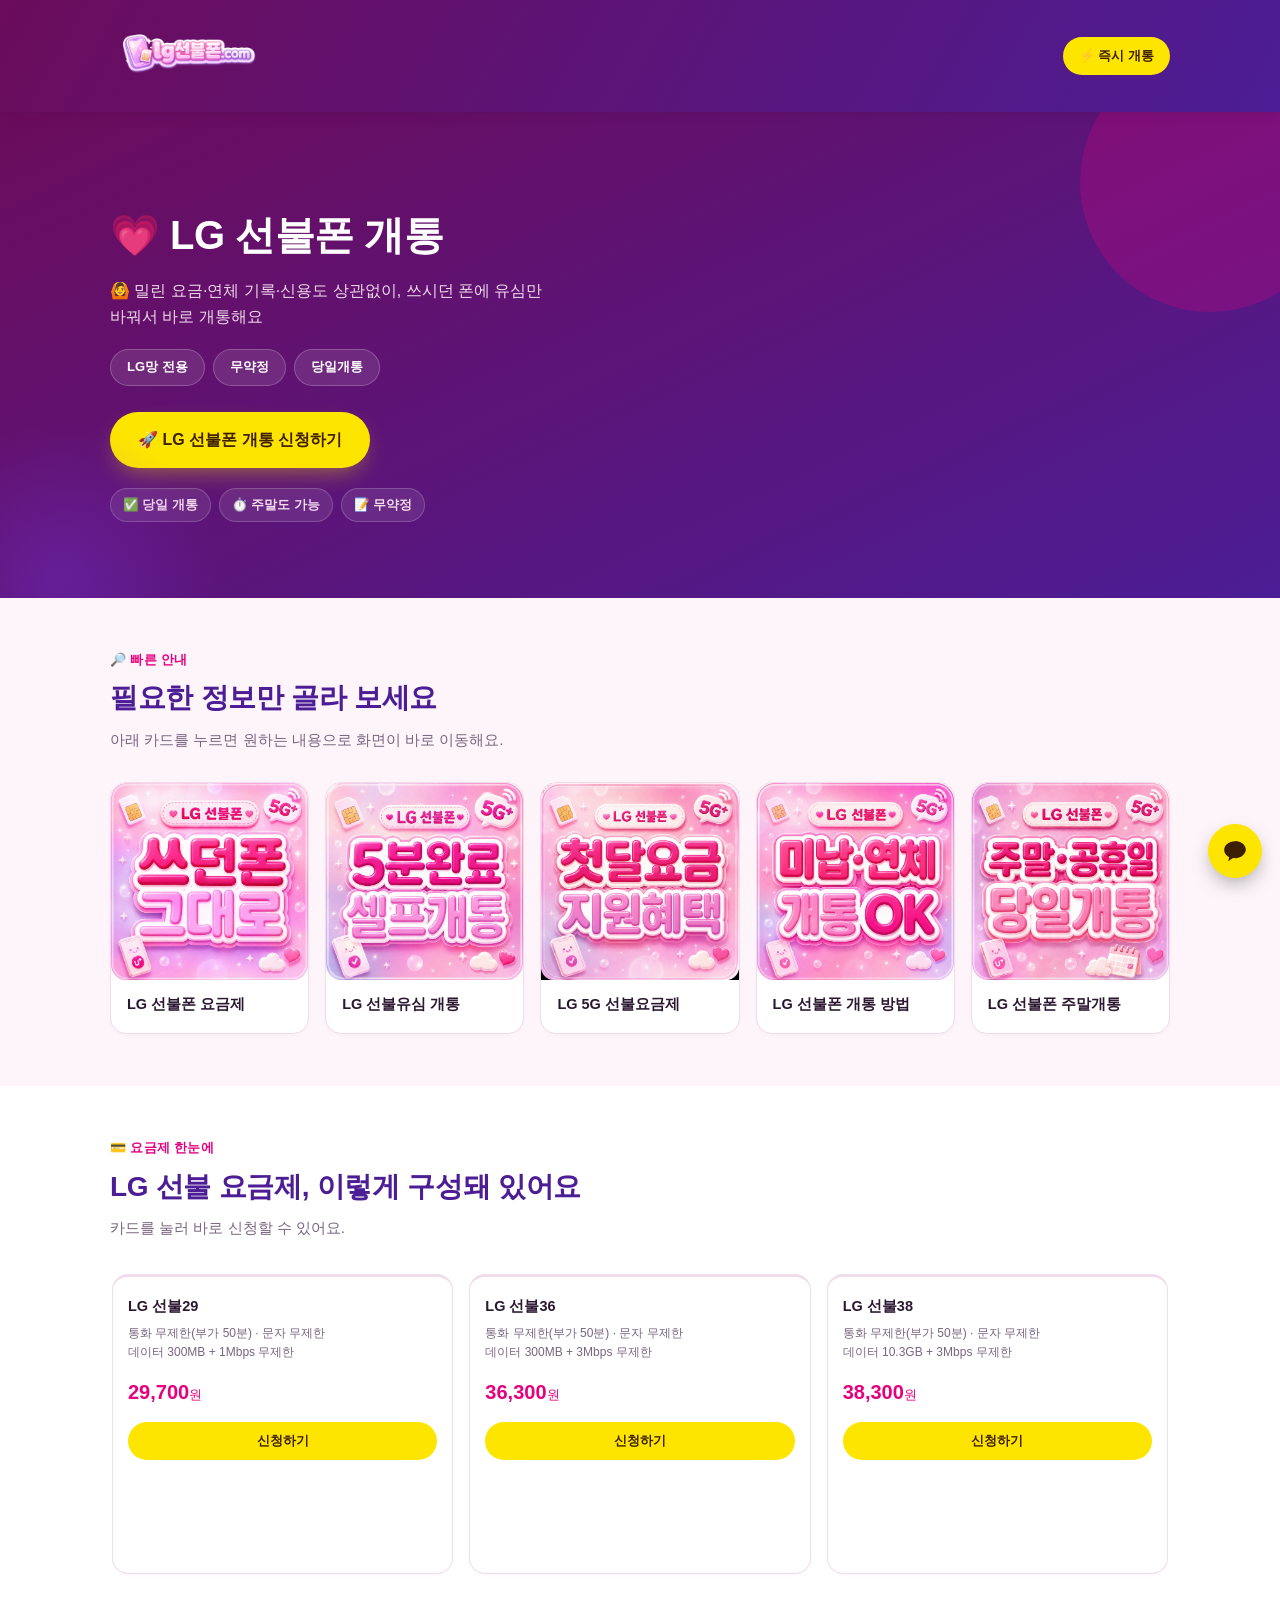
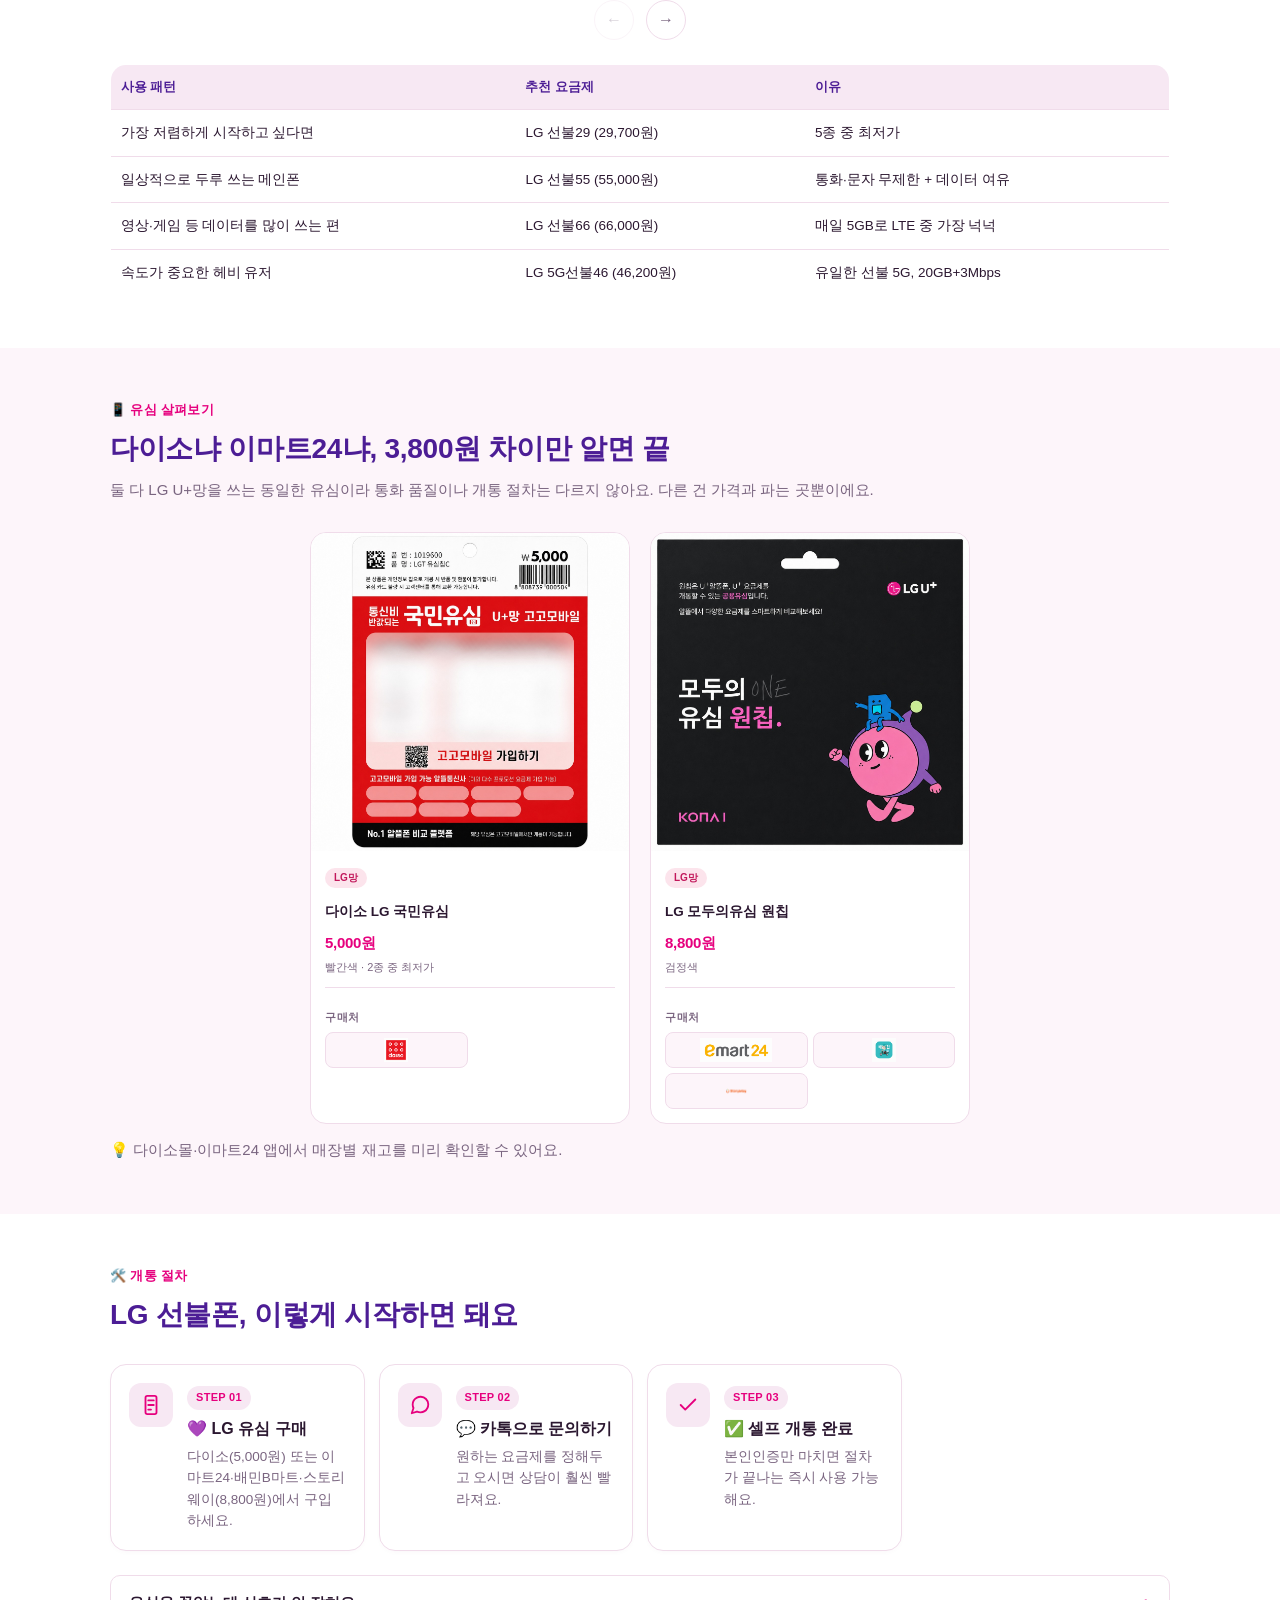
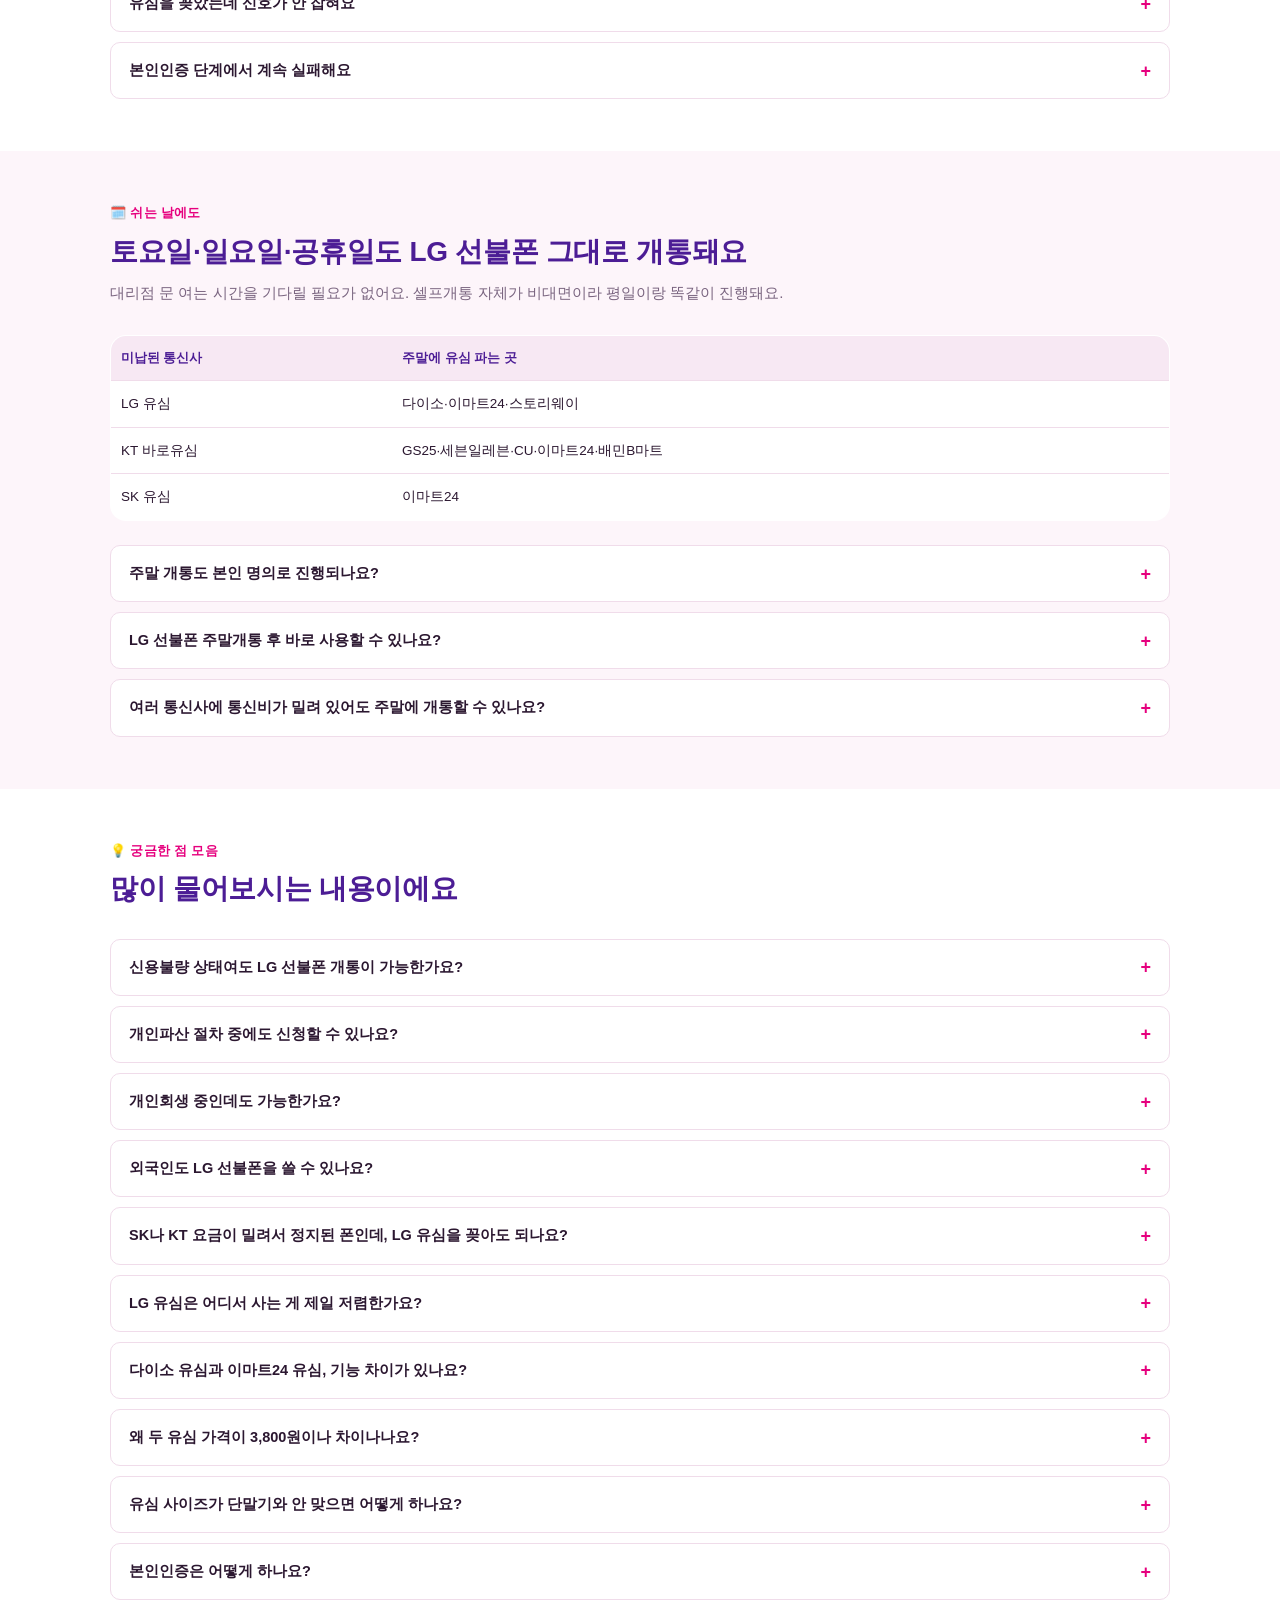
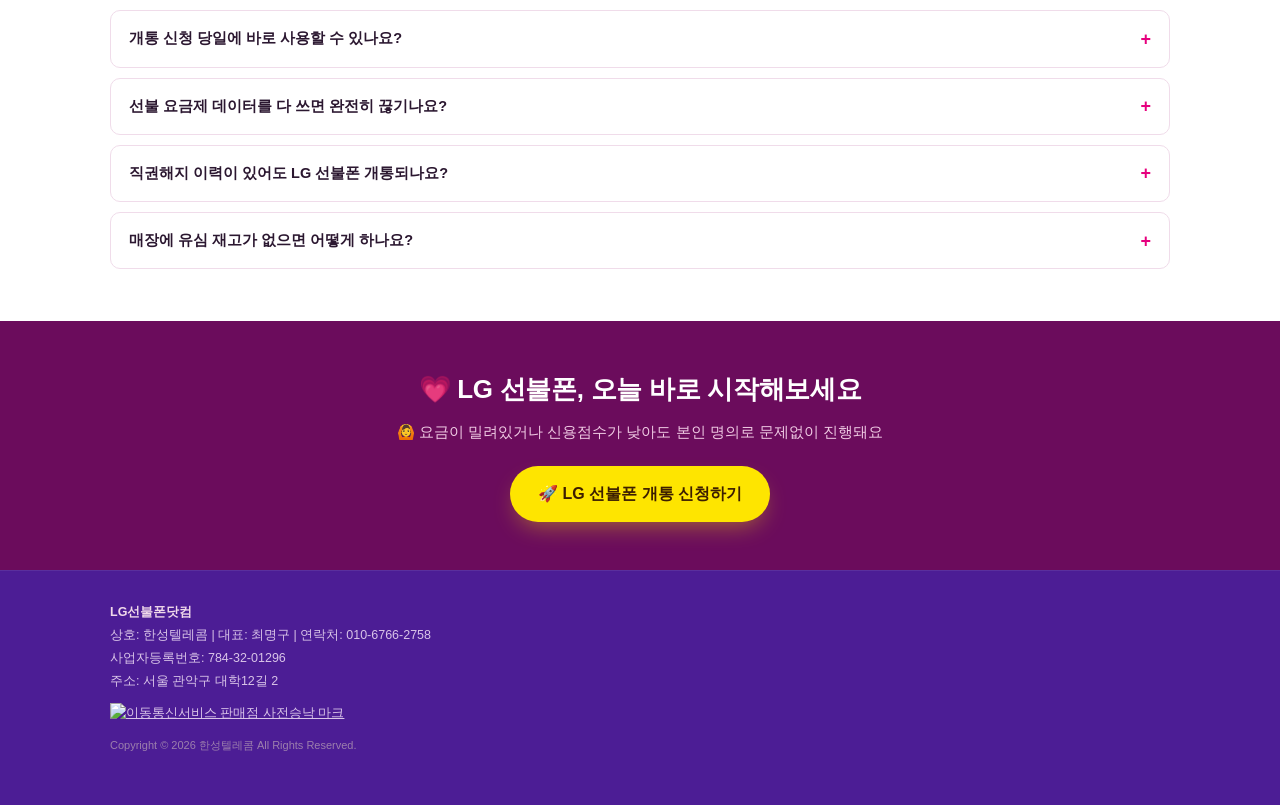
==== index.html @ 2efa4d65 "Add files via upload" ====
<!DOCTYPE html>
<html lang="ko-KR" prefix="og: https://ogp.me/ns#">
<head>
<meta charset="UTF-8">
<meta name="viewport" content="width=device-width, initial-scale=1.0">

<title>LG 선불폰 개통</title>
<meta name="description" content="LG 선불폰 개통은 통신요금 미납·연체, 신용불량자, 개인회생·개인파산 중에도 주말 포함 당일 가능합니다. 다이소·이마트24에서 LG 유심 가격 확인 후 구매, 5종 요금제와 5G 선불요금제까지 셀프 개통 해보세요.">
<link rel="canonical" href="https://xn--lg-7r2jv2jb24a.com/">
<meta name="robots" content="index, follow, max-snippet:-1, max-image-preview:large, max-video-preview:-1">

<meta property="og:type" content="website">
<meta property="og:locale" content="ko_KR">
<meta property="og:url" content="https://xn--lg-7r2jv2jb24a.com/">
<meta property="og:site_name" content="LG선불폰닷컴">
<meta property="og:title" content="LG 선불폰 개통">
<meta property="og:description" content="LG 선불폰 개통은 통신요금 미납·연체, 신용불량자, 개인회생·개인파산 중에도 주말 포함 당일 가능합니다. 다이소·이마트24에서 LG 유심 가격 확인 후 구매, 5종 요금제와 5G 선불요금제까지 셀프 개통 해보세요.">
<meta property="og:image" content="https://xn--lg-7r2jv2jb24a.com/images/og-main.jpg">
<meta property="og:image:secure_url" content="https://xn--lg-7r2jv2jb24a.com/images/og-main.jpg">
<meta property="og:image:width" content="1200">
<meta property="og:image:height" content="630">
<meta property="og:image:alt" content="LG 선불폰 개통 안내">
<meta property="og:image:type" content="image/jpeg">
<meta property="og:updated_time" content="2026-08-24T00:00:00+09:00">
<meta property="article:published_time" content="2026-08-22T00:00:00+09:00">
<meta property="article:modified_time" content="2026-08-24T00:00:00+09:00">
<meta name="twitter:card" content="summary_large_image">
<meta name="twitter:title" content="LG 선불폰 개통">
<meta name="twitter:description" content="LG 선불폰 개통은 통신요금 미납·연체, 신용불량자, 개인회생·개인파산 중에도 주말 포함 당일 가능합니다.">
<meta name="twitter:image" content="https://xn--lg-7r2jv2jb24a.com/images/og-main.jpg">

<link rel="icon" href="/favicon.ico">
<link rel="apple-touch-icon" href="/images/logo-icon.png">
<link rel="stylesheet" href="/style.css">
<link rel="stylesheet" href="https://cdn.jsdelivr.net/gh/orioncactus/pretendard/dist/web/static/pretendard.css">

<script type="application/ld+json">
{
  "@context": "https://schema.org",
  "@graph": [
    {
      "@type": "Organization",
      "@id": "https://xn--lg-7r2jv2jb24a.com/#organization",
      "name": "LG선불폰닷컴",
      "url": "https://xn--lg-7r2jv2jb24a.com/",
      "logo": "https://xn--lg-7r2jv2jb24a.com/images/logo-icon.png"
    },
    {
      "@type": "WebSite",
      "@id": "https://xn--lg-7r2jv2jb24a.com/#website",
      "url": "https://xn--lg-7r2jv2jb24a.com/",
      "name": "LG선불폰닷컴",
      "publisher": {
        "@id": "https://xn--lg-7r2jv2jb24a.com/#organization"
      }
    },
    {
      "@type": "FAQPage",
      "mainEntity": [
        {
          "@type": "Question",
          "name": "유심을 꽂았는데 신호가 안 잡혀요",
          "acceptedAnswer": {
            "@type": "Answer",
            "text": "제일 많이 발생하는 경우는 쓰시던 단말기가 LG U+ 요금 미납으로 이미 정지돼 있는 상태예요. 이럴 땐 같은 망 유심을 꽂아도 인식이 안 돼요. 그게 아니라면 접촉 문제일 수 있으니, 전원을 껐다 켜거나 유심을 다시 끼워보세요."
          }
        },
        {
          "@type": "Question",
          "name": "본인인증 단계에서 계속 실패해요",
          "acceptedAnswer": {
            "@type": "Answer",
            "text": "먼저 인증 앱이 업데이트돼 있는지, 명의자 정보가 본인과 맞는지 확인해보세요. 여전히 안 되면 다른 인증 방법으로 바꿔서 시도해보는 걸 권해드려요."
          }
        },
        {
          "@type": "Question",
          "name": "주말 개통도 본인 명의로 진행되나요?",
          "acceptedAnswer": {
            "@type": "Answer",
            "text": "네, 요일과 상관없이 전자서명으로 본인 확인 후 개통돼요. 외국 국적이신 분들은 외국인등록증이나 여권으로도 가능해요."
          }
        },
        {
          "@type": "Question",
          "name": "LG 선불폰 주말개통 후 바로 사용할 수 있나요?",
          "acceptedAnswer": {
            "@type": "Answer",
            "text": "네, 신청과 확인 절차만 끝나면 주말이라도 바로 그날 번호를 쓰실 수 있어요."
          }
        },
        {
          "@type": "Question",
          "name": "여러 통신사에 통신비가 밀려 있어도 주말에 개통할 수 있나요?",
          "acceptedAnswer": {
            "@type": "Answer",
            "text": "쓰시던 폰이라면 미납이 없는 통신망 유심으로 선택하시면 되고, 공기계면 어느 통신사든 원하시는 대로 고르실 수 있어요."
          }
        },
        {
          "@type": "Question",
          "name": "신용불량 상태여도 LG 선불폰 개통이 가능한가요?",
          "acceptedAnswer": {
            "@type": "Answer",
            "text": "네, 문제없어요. 미리 충전해둔 금액 한도 안에서만 쓰는 방식이라 신용도를 심사하지 않거든요. 신용불량 상태이신 분도 본인 명의로 그대로 개통 가능해요."
          }
        },
        {
          "@type": "Question",
          "name": "개인파산 절차 중에도 신청할 수 있나요?",
          "acceptedAnswer": {
            "@type": "Answer",
            "text": "네, 개인파산 절차 진행 중이어도 신용 심사와는 별개라 본인 명의로 새 번호를 만드실 수 있어요."
          }
        },
        {
          "@type": "Question",
          "name": "개인회생 중인데도 가능한가요?",
          "acceptedAnswer": {
            "@type": "Answer",
            "text": "가능해요. 법원에서 진행하는 회생 절차랑 통신사 선불 가입은 완전히 별개 트랙으로 움직여요."
          }
        },
        {
          "@type": "Question",
          "name": "외국인도 LG 선불폰을 쓸 수 있나요?",
          "acceptedAnswer": {
            "@type": "Answer",
            "text": "네, 외국인등록증이나 여권만 지참하시면 내국인분들과 똑같은 절차로 본인 명의 개통을 도와드려요."
          }
        },
        {
          "@type": "Question",
          "name": "SK나 KT 요금이 밀려서 정지된 폰인데, LG 유심을 꽂아도 되나요?",
          "acceptedAnswer": {
            "@type": "Answer",
            "text": "네, 됩니다. 정지된 게 다른 통신사 망이라면 LG 유심을 꽂았을 때 신호가 정상적으로 잡혀요. 안 되는 경우는 LG망 자체가 밀려있을 때뿐이에요."
          }
        },
        {
          "@type": "Question",
          "name": "LG 유심은 어디서 사는 게 제일 저렴한가요?",
          "acceptedAnswer": {
            "@type": "Answer",
            "text": "가격만 보면 다이소 국민유심(5,000원) 쪽이 이마트24 모두의유심 원칩(8,800원)보다 3,800원 더 싸요."
          }
        },
        {
          "@type": "Question",
          "name": "다이소 유심과 이마트24 유심, 기능 차이가 있나요?",
          "acceptedAnswer": {
            "@type": "Answer",
            "text": "성능 면에서는 똑같아요. 둘 다 LG U+ 통신망을 그대로 쓰기 때문에, 실제로 다른 부분은 가격이랑 패키지 색깔, 파는 장소뿐이에요."
          }
        },
        {
          "@type": "Question",
          "name": "왜 두 유심 가격이 3,800원이나 차이나나요?",
          "acceptedAnswer": {
            "@type": "Answer",
            "text": "가격 차이는 유통 방식 때문이에요. 다이소 쪽은 대량 유통 구조로 원가를 낮춘 상품이고, 이마트24 쪽은 좀 더 일반적인 유통 경로를 거쳐요."
          }
        },
        {
          "@type": "Question",
          "name": "유심 사이즈가 단말기와 안 맞으면 어떻게 하나요?",
          "acceptedAnswer": {
            "@type": "Answer",
            "text": "둘 다 표준·마이크로·나노를 겸용하는 3-in-1 형태라 웬만한 기기엔 다 맞아요. 다만 절취선을 따라 제대로 눌러 떼어내야 하니, 잘 모르겠으면 매장 직원분께 여쭤보세요."
          }
        },
        {
          "@type": "Question",
          "name": "본인인증은 어떻게 하나요?",
          "acceptedAnswer": {
            "@type": "Answer",
            "text": "토스·PASS·카카오톡·네이버·KB국민인증·삼성패스·PAYCO·신한은행 중 하나, 아니면 범용공동인증서로도 본인확인이 가능해요."
          }
        },
        {
          "@type": "Question",
          "name": "개통 신청 당일에 바로 사용할 수 있나요?",
          "acceptedAnswer": {
            "@type": "Answer",
            "text": "네, 절차만 마무리되면 바로 그 순간부터 사용할 수 있어요. 따로 기다리는 시간은 없어요."
          }
        },
        {
          "@type": "Question",
          "name": "선불 요금제 데이터를 다 쓰면 완전히 끊기나요?",
          "acceptedAnswer": {
            "@type": "Answer",
            "text": "완전히 끊기진 않아요. 요금제에 따라 1~5Mbps 속도로 계속 이어져서, 검색이나 지도, 저화질 영상 정도는 문제없이 쓰실 수 있어요."
          }
        },
        {
          "@type": "Question",
          "name": "직권해지 이력이 있어도 LG 선불폰 개통되나요?",
          "acceptedAnswer": {
            "@type": "Answer",
            "text": "네, 상관없어요. 직권해지는 후불 회선에 적용되는 강제 종료 조치라, 신용 심사가 없는 선불 개통이랑은 애초에 관련이 없어요."
          }
        },
        {
          "@type": "Question",
          "name": "매장에 유심 재고가 없으면 어떻게 하나요?",
          "acceptedAnswer": {
            "@type": "Answer",
            "text": "다이소몰 앱이나 이마트24 앱에서 각 매장 재고를 미리 조회해볼 수 있어요. 가시기 전에 한 번 확인하시면 헛걸음하는 일을 줄일 수 있어요."
          }
        }
      ]
    },
    {
      "@type": "ImageObject",
      "@id": "https://xn--lg-7r2jv2jb24a.com/#primaryimage",
      "url": "https://xn--lg-7r2jv2jb24a.com/images/og-main.jpg",
      "contentUrl": "https://xn--lg-7r2jv2jb24a.com/images/og-main.jpg",
      "width": 1200,
      "height": 630,
      "caption": "LG 선불폰 개통 안내",
      "inLanguage": "ko-KR"
    },
    {
      "@type": "WebPage",
      "@id": "https://xn--lg-7r2jv2jb24a.com/#webpage",
      "url": "https://xn--lg-7r2jv2jb24a.com/",
      "name": "LG 선불폰 개통",
      "description": "LG 선불폰을 본인 명의로 당일 개통하는 방법과 유심, 요금제, 5G 요금제, 주말개통 정보를 한 페이지에 안내합니다.",
      "datePublished": "2026-08-22T00:00:00+09:00",
      "dateModified": "2026-08-24T00:00:00+09:00",
      "isPartOf": {
        "@id": "https://xn--lg-7r2jv2jb24a.com/#website"
      },
      "about": {
        "@id": "https://xn--lg-7r2jv2jb24a.com/#organization"
      },
      "primaryImageOfPage": {
        "@id": "https://xn--lg-7r2jv2jb24a.com/#primaryimage"
      },
      "image": {
        "@id": "https://xn--lg-7r2jv2jb24a.com/#primaryimage"
      },
      "thumbnailUrl": "https://xn--lg-7r2jv2jb24a.com/images/og-main.jpg",
      "inLanguage": "ko-KR"
    }
  ]
}
</script>
</head>
<body>

<header class="site-header">
  <div class="wrap">
    <a href="/" class="logo"><img src="/images/logo.png" alt="LG선불폰닷컴"></a>
    <a href="https://pf.kakao.com/_MrxjwX/chat" class="header-cta">⚡ 즉시 개통</a>
  </div>
</header>

<section class="hero">
  <div class="wrap hero-grid">
    <div class="hero-copy">
      <h1>💗 LG 선불폰 개통</h1>
      <p class="lead">🙆 밀린 요금·연체 기록·신용도 상관없이, 쓰시던 폰에 유심만 바꿔서 바로 개통해요</p>

      <div class="carrier-badges">
        <span class="carrier-badge">LG망 전용</span>
        <span class="carrier-badge">무약정</span>
        <span class="carrier-badge">당일개통</span>
      </div>

      <a href="https://pf.kakao.com/_MrxjwX/chat" class="cta-button">🚀 LG 선불폰 개통 신청하기</a>

      <div class="trust-row">
        <span class="trust-item">✅ 당일 개통</span>
        <span class="trust-item">⏱️ 주말도 가능</span>
        <span class="trust-item">📝 무약정</span>
      </div>
    </div>
  </div>
</section>

<section class="section alt">
  <div class="wrap">
    <div class="section-head">
      <span class="section-eyebrow">🔎 빠른 안내</span>
      <h2>필요한 정보만 골라 보세요</h2>
      <p class="section-desc">아래 카드를 누르면 원하는 내용으로 화면이 바로 이동해요.</p>
    </div>
    <div class="card-grid">
      <a href="#plan" class="info-card">
        <div class="info-card-img"><img src="/images/card-lg-plan.jpg" alt="LG 선불폰 요금제" width="500" height="500" loading="eager" fetchpriority="high" decoding="async"></div>
        <div class="info-card-title">LG 선불폰 요금제</div>
      </a>
      <a href="#usim" class="info-card">
        <div class="info-card-img"><img src="/images/card-lg-usim.jpg" alt="LG 선불유심 개통" width="500" height="500" loading="lazy" decoding="async"></div>
        <div class="info-card-title">LG 선불유심 개통</div>
      </a>
      <a href="#plan" class="info-card">
        <div class="info-card-img"><img src="/images/card-lg-home.jpg" alt="LG 5G 선불요금제" width="500" height="500" loading="lazy" decoding="async"></div>
        <div class="info-card-title">LG 5G 선불요금제</div>
      </a>
      <a href="#howto" class="info-card">
        <div class="info-card-img"><img src="/images/card-lg-usim-types.jpg" alt="LG 선불폰 개통 방법" width="500" height="500" loading="lazy" decoding="async"></div>
        <div class="info-card-title">LG 선불폰 개통 방법</div>
      </a>
      <a href="#weekend" class="info-card">
        <div class="info-card-img"><img src="/images/card-weekend.jpg" alt="LG 선불폰 주말개통" width="500" height="500" loading="lazy" decoding="async"></div>
        <div class="info-card-title">LG 선불폰 주말개통</div>
      </a>
    </div>
  </div>
</section>

<section class="section" id="plan">
  <div class="wrap">
    <div class="section-head">
      <span class="section-eyebrow">💳 요금제 한눈에</span>
      <h2>LG 선불 요금제, 이렇게 구성돼 있어요</h2>
      <p class="section-desc">카드를 눌러 바로 신청할 수 있어요.</p>
    </div>
    <div class="plans-slider-wrap">
      <div class="plans-track" id="plansTrack">
        <div class="plans-slide" data-carrier="lg">
          <div class="plan-card">
            <p class="plan-name">LG 선불29</p>
            <p class="plan-spec">통화 무제한(부가 50분) · 문자 무제한<br>데이터 300MB + 1Mbps 무제한</p>
            <div class="plan-price-new">29,700<small>원</small></div>
            <a href="https://pf.kakao.com/_MrxjwX/chat" class="plan-card-cta">신청하기</a>
          </div>
          <div class="plan-card">
            <p class="plan-name">LG 선불36</p>
            <p class="plan-spec">통화 무제한(부가 50분) · 문자 무제한<br>데이터 300MB + 3Mbps 무제한</p>
            <div class="plan-price-new">36,300<small>원</small></div>
            <a href="https://pf.kakao.com/_MrxjwX/chat" class="plan-card-cta">신청하기</a>
          </div>
          <div class="plan-card">
            <p class="plan-name">LG 선불38</p>
            <p class="plan-spec">통화 무제한(부가 50분) · 문자 무제한<br>데이터 10.3GB + 3Mbps 무제한</p>
            <div class="plan-price-new">38,300<small>원</small></div>
            <a href="https://pf.kakao.com/_MrxjwX/chat" class="plan-card-cta">신청하기</a>
          </div>
        </div>
        <div class="plans-slide" data-carrier="lg">
          <div class="plan-card">
            <span class="plan-popular-badge">👍 인기</span>
            <p class="plan-name">LG 선불55</p>
            <p class="plan-spec">통화 무제한(부가 300분) · 문자 무제한<br>데이터 11GB+매일 2GB, 3Mbps 무제한</p>
            <div class="plan-price-new">55,000<small>원</small></div>
            <a href="https://pf.kakao.com/_MrxjwX/chat" class="plan-card-cta">신청하기</a>
          </div>
          <div class="plan-card">
            <p class="plan-name">LG 선불66</p>
            <p class="plan-spec">통화 무제한(부가 300분) · 문자 무제한<br>데이터 매일 5GB + 5Mbps 무제한</p>
            <div class="plan-price-new">66,000<small>원</small></div>
            <a href="https://pf.kakao.com/_MrxjwX/chat" class="plan-card-cta">신청하기</a>
          </div>
          <div class="plan-card plan-card-5g">
            <span class="plan-5g-badge">🟣 국내 유일 선불 5G</span>
            <p class="plan-name">LG 5G선불46</p>
            <p class="plan-spec">통화 무제한 · 문자 무제한<br>데이터 20GB + 3Mbps 무제한</p>
            <div class="plan-price-new">46,200<small>원</small></div>
            <a href="https://pf.kakao.com/_MrxjwX/chat" class="plan-card-cta">신청하기</a>
            <p class="plan-5g-note">SK·KT는 아직 선불 5G가 없어요</p>
          </div>
        </div>
      </div>
    </div>
    <div class="plans-nav">
      <button type="button" class="plans-arrow" id="plansPrev" aria-label="이전 요금제" disabled>←</button>
      <button type="button" class="plans-arrow" id="plansNext" aria-label="다음 요금제">→</button>
    </div>
    <table class="plan-table" style="margin-top:24px;">
      <thead><tr><th>사용 패턴</th><th>추천 요금제</th><th>이유</th></tr></thead>
      <tbody>
        <tr><td>가장 저렴하게 시작하고 싶다면</td><td>LG 선불29 (29,700원)</td><td>5종 중 최저가</td></tr>
        <tr><td>일상적으로 두루 쓰는 메인폰</td><td>LG 선불55 (55,000원)</td><td>통화·문자 무제한 + 데이터 여유</td></tr>
        <tr><td>영상·게임 등 데이터를 많이 쓰는 편</td><td>LG 선불66 (66,000원)</td><td>매일 5GB로 LTE 중 가장 넉넉</td></tr>
        <tr><td>속도가 중요한 헤비 유저</td><td>LG 5G선불46 (46,200원)</td><td>유일한 선불 5G, 20GB+3Mbps</td></tr>
      </tbody>
    </table>
  </div>
</section>

<section class="section alt" id="usim">
  <div class="wrap">
    <div class="section-head">
      <span class="section-eyebrow">📱 유심 살펴보기</span>
      <h2>다이소냐 이마트24냐, 3,800원 차이만 알면 끝</h2>
      <p class="section-desc">둘 다 LG U+망을 쓰는 동일한 유심이라 통화 품질이나 개통 절차는 다르지 않아요. 다른 건 가격과 파는 곳뿐이에요.</p>
    </div>
    <div class="usim-card-grid pair">
      <div class="usim-card">
        <div class="usim-card-img"><img src="/images/usim-daiso.jpg" alt="다이소 LG 국민유심 실물 패키지"></div>
        <div class="usim-card-body">
          <div class="usim-card-top">
            <span class="usim-carrier-badge badge-lg-usim">LG망</span>
            <div class="usim-name-row">
              <p class="usim-card-name">다이소 LG 국민유심</p>
              <span class="usim-card-price">5,000원</span>
            </div>
            <span class="usim-color-hint">빨간색 · 2종 중 최저가</span>
          </div>
          <div class="usim-where">
            <p class="usim-where-label">구매처</p>
            <div class="usim-logos">
              <span class="usim-logo-item"><img src="/images/store-logos/logo-daiso.png" alt="다이소"></span>
            </div>
          </div>
        </div>
      </div>
      <div class="usim-card">
        <div class="usim-card-img"><img src="/images/usim-lg.jpg" alt="LG 모두의유심 원칩 실물 패키지"></div>
        <div class="usim-card-body">
          <div class="usim-card-top">
            <span class="usim-carrier-badge badge-lg-usim">LG망</span>
            <div class="usim-name-row">
              <p class="usim-card-name">LG 모두의유심 원칩</p>
              <span class="usim-card-price">8,800원</span>
            </div>
            <span class="usim-color-hint">검정색</span>
          </div>
          <div class="usim-where">
            <p class="usim-where-label">구매처</p>
            <div class="usim-logos">
              <span class="usim-logo-item"><img src="/images/store-logos/logo-emart24.png" alt="이마트24"></span>
              <span class="usim-logo-item"><img src="/images/store-logos/logo-bmart.png" alt="배민B마트"></span>
              <span class="usim-logo-item"><img src="/images/store-logos/logo-storyway.png" alt="스토리웨이"></span>
            </div>
          </div>
        </div>
      </div>
    </div>
    <p class="section-desc" style="margin-top:14px;">💡 다이소몰·이마트24 앱에서 매장별 재고를 미리 확인할 수 있어요.</p>
  </div>
</section>

<section class="section" id="howto">
  <div class="wrap">
    <div class="section-head">
      <span class="section-eyebrow">🛠️ 개통 절차</span>
      <h2>LG 선불폰, 이렇게 시작하면 돼요</h2>
    </div>
    <div class="steps">
      <div class="step">
        <div class="icon-circle"><svg viewBox="0 0 24 24" fill="none" stroke-width="2" stroke-linecap="round" stroke-linejoin="round"><rect x="6" y="2" width="12" height="20" rx="2"/><path d="M9 7h6M9 12h6M9 17h3"/></svg></div>
        <div class="step-body">
          <span class="step-num">STEP 01</span>
          <h3>💜 LG 유심 구매</h3>
          <p>다이소(5,000원) 또는 이마트24·배민B마트·스토리웨이(8,800원)에서 구입하세요.</p>
        </div>
      </div>
      <div class="step">
        <div class="icon-circle"><svg viewBox="0 0 24 24" fill="none" stroke-width="2" stroke-linecap="round" stroke-linejoin="round"><path d="M21 11.5a8.4 8.4 0 0 1-.9 3.8 8.5 8.5 0 0 1-7.6 4.7 8.4 8.4 0 0 1-3.8-.9L3 21l1.9-5.7a8.4 8.4 0 0 1-.9-3.8 8.5 8.5 0 0 1 4.7-7.6 8.4 8.4 0 0 1 3.8-.9h.5a8.48 8.48 0 0 1 8 8v.5z"/></svg></div>
        <div class="step-body">
          <span class="step-num">STEP 02</span>
          <h3>💬 카톡으로 문의하기</h3>
          <p>원하는 요금제를 정해두고 오시면 상담이 훨씬 빨라져요.</p>
        </div>
      </div>
      <div class="step">
        <div class="icon-circle"><svg viewBox="0 0 24 24" fill="none" stroke-width="2" stroke-linecap="round" stroke-linejoin="round"><path d="M20 6 9 17l-5-5"/></svg></div>
        <div class="step-body">
          <span class="step-num">STEP 03</span>
          <h3>✅ 셀프 개통 완료</h3>
          <p>본인인증만 마치면 절차가 끝나는 즉시 사용 가능해요.</p>
        </div>
      </div>
    </div>
    <div class="faq-list" style="margin-top:24px;">
      <details class="faq-item">
        <summary>유심을 꽂았는데 신호가 안 잡혀요</summary>
        <p class="faq-a">제일 많이 발생하는 경우는 쓰시던 단말기가 LG U+ 요금 미납으로 이미 정지돼 있는 상태예요. 이럴 땐 같은 망 유심을 꽂아도 인식이 안 돼요. 그게 아니라면 접촉 문제일 수 있으니, 전원을 껐다 켜거나 유심을 다시 끼워보세요.</p>
      </details>
      <details class="faq-item">
        <summary>본인인증 단계에서 계속 실패해요</summary>
        <p class="faq-a">먼저 인증 앱이 업데이트돼 있는지, 명의자 정보가 본인과 맞는지 확인해보세요. 여전히 안 되면 다른 인증 방법으로 바꿔서 시도해보는 걸 권해드려요.</p>
      </details>
    </div>
  </div>
</section>

<section class="section alt" id="weekend">
  <div class="wrap">
    <div class="section-head">
      <span class="section-eyebrow">🗓️ 쉬는 날에도</span>
      <h2>토요일·일요일·공휴일도 LG 선불폰 그대로 개통돼요</h2>
      <p class="section-desc">대리점 문 여는 시간을 기다릴 필요가 없어요. 셀프개통 자체가 비대면이라 평일이랑 똑같이 진행돼요.</p>
    </div>
    <table class="plan-table">
      <thead><tr><th>미납된 통신사</th><th>주말에 유심 파는 곳</th></tr></thead>
      <tbody>
        <tr><td>LG 유심</td><td>다이소·이마트24·스토리웨이</td></tr>
        <tr><td>KT 바로유심</td><td>GS25·세븐일레븐·CU·이마트24·배민B마트</td></tr>
        <tr><td>SK 유심</td><td>이마트24</td></tr>
      </tbody>
    </table>
    <div class="faq-list" style="margin-top:24px;">
      <details class="faq-item">
        <summary>주말 개통도 본인 명의로 진행되나요?</summary>
        <p class="faq-a">네, 요일과 상관없이 전자서명으로 본인 확인 후 개통돼요. 외국 국적이신 분들은 외국인등록증이나 여권으로도 가능해요.</p>
      </details>
      <details class="faq-item">
        <summary>LG 선불폰 주말개통 후 바로 사용할 수 있나요?</summary>
        <p class="faq-a">네, 신청과 확인 절차만 끝나면 주말이라도 바로 그날 번호를 쓰실 수 있어요.</p>
      </details>
      <details class="faq-item">
        <summary>여러 통신사에 통신비가 밀려 있어도 주말에 개통할 수 있나요?</summary>
        <p class="faq-a">쓰시던 폰이라면 미납이 없는 통신망 유심으로 선택하시면 되고, 공기계면 어느 통신사든 원하시는 대로 고르실 수 있어요.</p>
      </details>
    </div>
  </div>
</section>

<section class="section">
  <div class="wrap">
    <div class="section-head">
      <span class="section-eyebrow">💡 궁금한 점 모음</span>
      <h2>많이 물어보시는 내용이에요</h2>
    </div>
    <div class="faq-list">
      <details class="faq-item">
        <summary>신용불량 상태여도 LG 선불폰 개통이 가능한가요?</summary>
        <p class="faq-a">네, 문제없어요. 미리 충전해둔 금액 한도 안에서만 쓰는 방식이라 신용도를 심사하지 않거든요. 신용불량 상태이신 분도 본인 명의로 그대로 개통 가능해요.</p>
      </details>
      <details class="faq-item">
        <summary>개인파산 절차 중에도 신청할 수 있나요?</summary>
        <p class="faq-a">네, 개인파산 절차 진행 중이어도 신용 심사와는 별개라 본인 명의로 새 번호를 만드실 수 있어요.</p>
      </details>
      <details class="faq-item">
        <summary>개인회생 중인데도 가능한가요?</summary>
        <p class="faq-a">가능해요. 법원에서 진행하는 회생 절차랑 통신사 선불 가입은 완전히 별개 트랙으로 움직여요.</p>
      </details>
      <details class="faq-item">
        <summary>외국인도 LG 선불폰을 쓸 수 있나요?</summary>
        <p class="faq-a">네, 외국인등록증이나 여권만 지참하시면 내국인분들과 똑같은 절차로 본인 명의 개통을 도와드려요.</p>
      </details>
      <details class="faq-item">
        <summary>SK나 KT 요금이 밀려서 정지된 폰인데, LG 유심을 꽂아도 되나요?</summary>
        <p class="faq-a">네, 됩니다. 정지된 게 다른 통신사 망이라면 LG 유심을 꽂았을 때 신호가 정상적으로 잡혀요. 안 되는 경우는 LG망 자체가 밀려있을 때뿐이에요.</p>
      </details>
      <details class="faq-item">
        <summary>LG 유심은 어디서 사는 게 제일 저렴한가요?</summary>
        <p class="faq-a">가격만 보면 다이소 국민유심(5,000원) 쪽이 이마트24 모두의유심 원칩(8,800원)보다 3,800원 더 싸요.</p>
      </details>
      <details class="faq-item">
        <summary>다이소 유심과 이마트24 유심, 기능 차이가 있나요?</summary>
        <p class="faq-a">성능 면에서는 똑같아요. 둘 다 LG U+ 통신망을 그대로 쓰기 때문에, 실제로 다른 부분은 가격이랑 패키지 색깔, 파는 장소뿐이에요.</p>
      </details>
      <details class="faq-item">
        <summary>왜 두 유심 가격이 3,800원이나 차이나나요?</summary>
        <p class="faq-a">가격 차이는 유통 방식 때문이에요. 다이소 쪽은 대량 유통 구조로 원가를 낮춘 상품이고, 이마트24 쪽은 좀 더 일반적인 유통 경로를 거쳐요.</p>
      </details>
      <details class="faq-item">
        <summary>유심 사이즈가 단말기와 안 맞으면 어떻게 하나요?</summary>
        <p class="faq-a">둘 다 표준·마이크로·나노를 겸용하는 3-in-1 형태라 웬만한 기기엔 다 맞아요. 다만 절취선을 따라 제대로 눌러 떼어내야 하니, 잘 모르겠으면 매장 직원분께 여쭤보세요.</p>
      </details>
      <details class="faq-item">
        <summary>본인인증은 어떻게 하나요?</summary>
        <p class="faq-a">토스·PASS·카카오톡·네이버·KB국민인증·삼성패스·PAYCO·신한은행 중 하나, 아니면 범용공동인증서로도 본인확인이 가능해요.</p>
      </details>
      <details class="faq-item">
        <summary>개통 신청 당일에 바로 사용할 수 있나요?</summary>
        <p class="faq-a">네, 절차만 마무리되면 바로 그 순간부터 사용할 수 있어요. 따로 기다리는 시간은 없어요.</p>
      </details>
      <details class="faq-item">
        <summary>선불 요금제 데이터를 다 쓰면 완전히 끊기나요?</summary>
        <p class="faq-a">완전히 끊기진 않아요. 요금제에 따라 1~5Mbps 속도로 계속 이어져서, 검색이나 지도, 저화질 영상 정도는 문제없이 쓰실 수 있어요.</p>
      </details>
      <details class="faq-item">
        <summary>직권해지 이력이 있어도 LG 선불폰 개통되나요?</summary>
        <p class="faq-a">네, 상관없어요. 직권해지는 후불 회선에 적용되는 강제 종료 조치라, 신용 심사가 없는 선불 개통이랑은 애초에 관련이 없어요.</p>
      </details>
      <details class="faq-item">
        <summary>매장에 유심 재고가 없으면 어떻게 하나요?</summary>
        <p class="faq-a">다이소몰 앱이나 이마트24 앱에서 각 매장 재고를 미리 조회해볼 수 있어요. 가시기 전에 한 번 확인하시면 헛걸음하는 일을 줄일 수 있어요.</p>
      </details>
    </div>
  </div>
</section>

<section class="bottom-cta" id="cta">
  <div class="wrap">
    <h2>💗 LG 선불폰, 오늘 바로 시작해보세요</h2>
    <p>🙆 요금이 밀려있거나 신용점수가 낮아도 본인 명의로 문제없이 진행돼요</p>
    <a href="https://pf.kakao.com/_MrxjwX/chat" class="cta-button">🚀 LG 선불폰 개통 신청하기</a>
  </div>
</section>

<footer class="site-footer">
  <div class="wrap">
    <div class="biz-info">
      <p><strong>LG선불폰닷컴</strong></p>
      <p>상호: 한성텔레콤 | 대표: 최명구 | 연락처: 010-6766-2758</p>
      <p>사업자등록번호: 784-32-01296</p>
      <p>주소: 서울 관악구 대학12길 2</p>
    </div>
    <div class="cert-mark" style="margin-top:12px;">
      <a href="https://ictmarket.or.kr:8443/precon/pop_CertIcon.do?PRECON_REQ_ID=PRE0000184245" target="_blank">
        <img style="cursor:pointer;" src="https://ictmarket.or.kr:8443/getCertIcon.do?cert_icon=KP24032602389L001" alt="이동통신서비스 판매점 사전승낙 마크">
      </a>
    </div>
    <p class="footer-copy">Copyright &copy; 2026 한성텔레콤 All Rights Reserved.</p>
  </div>
</footer>

<a href="https://pf.kakao.com/_MrxjwX/chat" class="floating-kakao" aria-label="카카오톡 상담하기">
  <svg viewBox="0 0 24 24" fill="#3C1E00"><path d="M12 3C6.5 3 2 6.6 2 11c0 2.8 1.9 5.3 4.7 6.7-.2.8-.8 2.8-.9 3.2 0 0-.02.2.1.28.1.07.24.03.24.03.32-.05 3.5-2.3 4.05-2.68.6.09 1.2.13 1.8.13 5.5 0 10-3.6 10-8s-4.5-8-10-8z"/></svg>
</a>
<script>
const track = document.getElementById('plansTrack');
const prevBtn = document.getElementById('plansPrev');
const nextBtn = document.getElementById('plansNext');
const sliderWrap = document.querySelector('.plans-slider-wrap');
let current = 0;
const total = 2;
let autoTimer = null;

function goTo(idx) {
  current = (idx + total) % total;
  track.style.transform = `translateX(-${current * 100}%)`;
  prevBtn.disabled = current === 0;
  nextBtn.disabled = current === total - 1;
}

function startAuto() {
  stopAuto();
  autoTimer = setInterval(() => {
    goTo((current + 1) % total);
    prevBtn.disabled = false;
    nextBtn.disabled = false;
  }, 3000);
}

function stopAuto() {
  if (autoTimer) { clearInterval(autoTimer); autoTimer = null; }
}

prevBtn.addEventListener('click', () => { goTo(current - 1); startAuto(); });
nextBtn.addEventListener('click', () => { goTo(current + 1); startAuto(); });

sliderWrap.addEventListener('mouseenter', stopAuto);
sliderWrap.addEventListener('mouseleave', startAuto);

let touchStartX = 0;
track.addEventListener('touchstart', e => { touchStartX = e.touches[0].clientX; stopAuto(); }, { passive: true });
track.addEventListener('touchend', e => {
  const diff = touchStartX - e.changedTouches[0].clientX;
  if (Math.abs(diff) > 50) {
    goTo(diff > 0 ? current + 1 : current - 1);
  }
  startAuto();
});

goTo(0);
startAuto();
</script>
</body>
</html>
---- style.css ----
/* ===================================================================
   lg선불폰.com — shared stylesheet
   Palette : Magenta #E6007E / Purple #7C3AED / Magenta-dark #6B0C5C
             Warm-pink tint #F7E8F3 / Kakao Yellow #FEE500 (CTA only)
=================================================================== */

:root {
  --magenta: #E6007E;
  --purple: #7C3AED;
  --magenta-dark: #6B0C5C;
  --purple-dark: #4C1D95;
  --white: #FFFFFF;
  --mist: #FDF5FA;
  --tint: #F7E8F3;
  --line: #F0DCEA;
  --text: #2B1730;
  --text-soft: #7A6580;
  --yellow: #FEE500;
  --yellow-ink: #3C1E00;

  --sk-color: #FF6C00;
  --kt-color: #E51937;
  --lg-color: #E6007E;
  --fiveg-color: #6D28D9;

  --font-display: "Pretendard", sans-serif;
  --font-body: "Pretendard", sans-serif;

  --radius: 16px;
  --radius-sm: 10px;
  --container: 1100px;
}

* { box-sizing: border-box; }
html { scroll-behavior: smooth; }

body {
  margin: 0;
  font-family: var(--font-body);
  color: var(--text);
  background: var(--white);
  line-height: 1.6;
  -webkit-font-smoothing: antialiased;
}

img { max-width: 100%; display: block; }
a { color: inherit; }

.wrap {
  max-width: var(--container);
  margin: 0 auto;
  padding: 0 20px;
}

/* ---------- Header ---------- */
.site-header {
  background: linear-gradient(120deg, var(--magenta-dark), var(--purple-dark));
  padding: 4px 0;
  position: sticky;
  top: 0;
  z-index: 200;
  box-shadow: 0 2px 12px -4px rgba(60,10,60,0.35);
}
.site-header .wrap {
  display: flex;
  align-items: center;
  justify-content: space-between;
}
.logo {
  display: flex;
  align-items: center;
  text-decoration: none;
}
.logo img { height: 104px; width: auto; display: block; }
.header-cta {
  background: var(--yellow);
  color: var(--yellow-ink);
  font-weight: 700;
  font-size: 13px;
  padding: 9px 16px;
  border-radius: 999px;
  text-decoration: none;
  white-space: nowrap;
}

/* ---------- Hero ---------- */
.hero {
  background: linear-gradient(155deg, var(--magenta-dark) 0%, var(--purple-dark) 100%);
  color: var(--white);
  padding: 96px 0 76px;
  min-height: 480px;
  display: flex;
  align-items: center;
  position: relative;
  overflow: hidden;
}
.hero .wrap { width: 100%; }
.hero::after {
  content: "";
  position: absolute;
  right: -60px; top: -60px;
  width: 260px; height: 260px;
  background: var(--magenta);
  opacity: 0.25;
  border-radius: 50%;
}
.hero::before {
  content: "";
  position: absolute;
  left: -100px; bottom: -140px;
  width: 320px; height: 320px;
  background: radial-gradient(circle, rgba(124,58,237,0.28) 0%, transparent 70%);
  border-radius: 50%;
}
.hero-grid {
  display: grid;
  grid-template-columns: 1.2fr 1fr;
  gap: 40px;
  align-items: center;
}
@media (max-width: 860px) {
  .hero-grid { grid-template-columns: 1fr; }
  .hero-visual { display: none; }
}

.trust-row { display: flex; flex-wrap: wrap; gap: 8px; margin-top: 20px; }
.trust-item {
  font-size: 12.5px;
  font-weight: 700;
  color: #F5DCED;
  background: rgba(255,255,255,0.09);
  border: 1px solid rgba(255,255,255,0.18);
  padding: 6px 12px;
  border-radius: 999px;
}

.hero .eyebrow {
  display: inline-block;
  font-size: 13px;
  font-weight: 700;
  color: var(--yellow);
  background: rgba(254,229,0,0.13);
  border: 1px solid rgba(254,229,0,0.42);
  padding: 5px 12px;
  border-radius: 999px;
  margin-bottom: 18px;
}
.hero h1 {
  font-family: var(--font-display);
  font-weight: 800;
  letter-spacing: -0.5px;
  font-size: clamp(28px, 6vw, 40px);
  line-height: 1.35;
  margin: 0 0 16px;
}
.hero p.lead {
  font-size: 16px;
  color: #F0D9EA;
  margin: 0 0 20px;
  max-width: 50ch;
}

.carrier-badges {
  display: flex;
  gap: 8px;
  margin-bottom: 26px;
}
.carrier-badge {
  background: rgba(255,255,255,0.1);
  border: 1px solid rgba(255,255,255,0.22);
  color: var(--white);
  font-weight: 800;
  font-size: 13px;
  padding: 7px 16px;
  border-radius: 999px;
}

.cta-button {
  display: inline-flex;
  align-items: center;
  gap: 8px;
  background: var(--yellow);
  color: var(--yellow-ink);
  font-family: var(--font-body);
  font-weight: 800;
  font-size: 16px;
  padding: 15px 28px;
  border-radius: 999px;
  text-decoration: none;
  box-shadow: 0 10px 24px -8px rgba(254,229,0,0.45);
}

.breadcrumb { font-size: 12.5px; color: var(--text-soft); margin-bottom: 14px; }
.breadcrumb a { color: var(--magenta); text-decoration: none; }

/* ---------- Section shell ---------- */
.section { padding: 52px 0; }
.section.alt { background: var(--mist); }
.section-head { margin-bottom: 30px; }
.section-eyebrow {
  font-family: var(--font-display);
  font-weight: 800;
  letter-spacing: 0.3px;
  font-size: 13px;
  color: var(--magenta);
  display: block;
  margin-bottom: 8px;
}
.section h2 {
  font-family: var(--font-display);
  font-weight: 800;
  letter-spacing: -0.3px;
  font-size: clamp(22px, 4vw, 28px);
  color: var(--purple-dark);
  margin: 0 0 10px;
  line-height: 1.4;
}
.section p.section-desc {
  color: var(--text-soft);
  font-size: 15px;
  margin: 0;
}

/* ---------- Icon circle ---------- */
.icon-circle {
  width: 44px; height: 44px;
  border-radius: 12px;
  background: var(--tint);
  display: flex; align-items: center; justify-content: center;
  flex-shrink: 0;
}
.icon-circle svg { width: 22px; height: 22px; stroke: var(--magenta); }

/* ---------- Steps ---------- */
.steps {
  display: grid;
  grid-template-columns: repeat(4, 1fr);
  gap: 14px;
}
@media (max-width: 860px) { .steps { grid-template-columns: repeat(2, 1fr); } }
@media (max-width: 480px) { .steps { grid-template-columns: 1fr; } }
.step {
  display: flex;
  gap: 14px;
  align-items: flex-start;
  background: var(--white);
  border: 1px solid var(--line);
  border-radius: var(--radius);
  padding: 18px 18px;
  box-shadow: 0 2px 10px -6px rgba(107,12,92,0.12);
}
.step-num {
  display: inline-block;
  font-family: var(--font-display);
  font-weight: 900;
  color: var(--magenta);
  font-size: 11px;
  letter-spacing: 0.3px;
  background: var(--tint);
  padding: 3px 9px;
  border-radius: 999px;
  margin-bottom: 6px;
}
.step-body h3 { margin: 0 0 4px; font-size: 16px; color: var(--text); }
.step-body p { margin: 0; font-size: 13.5px; color: var(--text-soft); }

/* ---------- Usim cards ---------- */
.usim-card-grid { display: grid; grid-template-columns: repeat(4, 1fr); gap: 16px; }
.usim-card-grid.single { grid-template-columns: minmax(0, 260px); justify-content: center; }
.usim-card-grid.pair { grid-template-columns: repeat(2, minmax(0, 320px)); justify-content: center; gap: 20px; }
@media (max-width: 720px) {
  .usim-card-grid.single, .usim-card-grid.pair { grid-template-columns: minmax(0, 280px); }
}
.usim-card-grid.pair .usim-card-img { aspect-ratio: 1/1; }
.usim-card-grid.pair .usim-card-img img { object-fit: cover; }
.usim-card {
  background: var(--white);
  border: 1.5px solid var(--line);
  border-radius: var(--radius);
  overflow: hidden;
  transition: box-shadow 0.2s, border-color 0.2s;
}
.usim-card:hover { box-shadow: 0 6px 18px -8px rgba(107,12,92,0.22); border-color: var(--magenta); }
.usim-card-img {
  width: 100%;
  aspect-ratio: 3/4;
  overflow: hidden;
  background: var(--white);
  display: flex; align-items: center; justify-content: center;
}
.usim-card-img img { width: 100%; height: 100%; object-fit: contain; display: block; }
.usim-card-body { padding: 12px 14px 14px; }
.usim-card-top { margin-bottom: 10px; }
.usim-carrier-badge {
  display: inline-block;
  font-size: 10px; font-weight: 700;
  padding: 2px 9px; border-radius: 99px;
  margin-bottom: 6px;
}
.badge-kt-usim { background: #FCE4E8; color: #B00F28; }
.badge-lg-usim { background: #FCE4EC; color: #C2185B; }
.badge-sk-usim { background: #FFF3E0; color: #E65100; }
.usim-name-row { display: flex; flex-direction: column; gap: 2px; }
.usim-card-name { font-size: 13.5px; font-weight: 800; color: var(--text); line-height: 1.3; margin: 0; min-height: 2.6em; display: flex; align-items: center; }
.usim-card-price { font-family: var(--font-display); font-size: 15px; font-weight: 900; color: var(--magenta); letter-spacing: -0.3px; }
.usim-color-hint { font-size: 11px; color: var(--text-soft); margin-top: 4px; display: block; }
.usim-where { border-top: 1px solid var(--line); padding-top: 10px; margin-top: 10px; }
.usim-where-label { font-size: 10.5px; font-weight: 700; color: var(--text-soft); margin-bottom: 7px; text-transform: uppercase; letter-spacing: 0.05em; }
.usim-logos { display: grid; grid-template-columns: repeat(2, 1fr); gap: 5px; }
.usim-logo-item {
  height: 36px;
  background: var(--mist);
  border: 1px solid var(--line);
  border-radius: 8px;
  padding: 0 8px;
  display: flex; align-items: center; justify-content: center;
}
.usim-logo-item img { max-height: 24px; max-width: 100%; width: auto; height: auto; object-fit: contain; display: block; }

@media (max-width: 720px) {
  .usim-card-grid { grid-template-columns: repeat(2, 1fr); gap: 10px; }
  .usim-card-name { font-size: 12.5px; }
  .usim-card-price { font-size: 14px; }
}

/* ---------- FAQ ---------- */
.faq-list { display: grid; gap: 10px; }
.faq-item {
  background: var(--white);
  border: 1px solid var(--line);
  border-radius: var(--radius-sm);
  overflow: hidden;
}
.faq-item summary {
  cursor: pointer;
  list-style: none;
  padding: 16px 44px 16px 18px;
  font-weight: 700;
  font-size: 14.5px;
  position: relative;
}
.faq-item summary::-webkit-details-marker { display: none; }
.faq-item summary::after {
  content: "+";
  position: absolute;
  right: 18px; top: 50%;
  transform: translateY(-50%);
  font-family: var(--font-display);
  font-weight: 700;
  font-size: 18px;
  color: var(--magenta);
}
.faq-item[open] summary::after { content: "\2013"; }
.faq-item .faq-a { padding: 0 18px 16px; font-size: 14px; color: var(--text-soft); margin: 0; }

/* ---------- Info cards (5카드 섹션 - 마이크로데이터) ---------- */
.card-grid { display: grid; grid-template-columns: repeat(5, 1fr); gap: 16px; }
.info-card {
  background: var(--white);
  border: 1px solid var(--line);
  border-radius: var(--radius);
  overflow: hidden;
  text-decoration: none;
  color: var(--text);
  display: block;
  box-shadow: 0 2px 10px -6px rgba(107,12,92,0.14);
  transition: box-shadow 0.2s, transform 0.2s;
}
.info-card:hover { box-shadow: 0 10px 22px -8px rgba(107,12,92,0.28); transform: translateY(-2px); }
.info-card-img { aspect-ratio: 1/1; background: var(--tint); }
.info-card-img img { width: 100%; height: 100%; object-fit: cover; }
.info-card-title { padding: 14px 16px 18px; font-size: 14.5px; font-weight: 700; line-height: 1.45; }

@media (max-width: 860px) {
  .card-grid {
    display: flex; gap: 14px; overflow-x: auto; padding-bottom: 6px;
    scroll-snap-type: x proximity; -webkit-overflow-scrolling: touch;
  }
  .card-grid::-webkit-scrollbar { height: 6px; }
  .card-grid::-webkit-scrollbar-thumb { background: var(--line); border-radius: 999px; }
  .info-card { flex: 0 0 150px; scroll-snap-align: start; }
}

/* ---------- Plan carousel ---------- */
.plan-tabs { display: flex; gap: 8px; margin-bottom: 20px; }
.plan-tab {
  flex: 1;
  text-align: center;
  padding: 11px;
  border-radius: var(--radius-sm);
  border: 1px solid var(--line);
  background: var(--white);
  font-weight: 700;
  font-size: 13.5px;
  color: var(--text-soft);
  cursor: pointer;
  transition: background 0.2s, color 0.2s, border-color 0.2s;
}
.plan-tab:hover { border-color: var(--magenta); color: var(--magenta); }
.plan-tab.active[data-idx="0"] { background: var(--lg-color); border-color: var(--lg-color); color: var(--white); }
.plan-tab.active[data-idx="1"] { background: var(--sk-color); border-color: var(--sk-color); color: var(--white); }
.plan-tab.active[data-idx="2"] { background: var(--kt-color); border-color: var(--kt-color); color: var(--white); }
.plan-tab.active[data-idx="3"] { background: var(--fiveg-color); border-color: var(--fiveg-color); color: var(--white); }

.plan-slider-wrap { overflow: hidden; }
.plan-track { display: flex; transition: transform 0.4s cubic-bezier(0.4,0,0.2,1); }
.plan-slide { min-width: 100%; display: grid; grid-template-columns: repeat(4, 1fr); gap: 14px; padding: 4px 2px; }
.plan-card {
  position: relative;
  background: var(--white);
  border: 1px solid var(--line);
  border-top: 3px solid var(--line);
  border-radius: var(--radius);
  padding: 18px 15px;
  box-shadow: 0 2px 10px -6px rgba(107,12,92,0.12);
}
.plan-slide[data-carrier="lg"] .plan-card { border-top-color: var(--lg-color); }
.plan-slide[data-carrier="sk"] .plan-card { border-top-color: var(--sk-color); }
.plan-slide[data-carrier="kt"] .plan-card { border-top-color: var(--kt-color); }
.plan-name { font-size: 14.5px; font-weight: 800; margin: 0 0 6px; }
.plan-popular-badge {
  position: absolute; top: -9px; left: 14px;
  background: var(--yellow); color: var(--yellow-ink);
  font-size: 10.5px; font-weight: 800;
  padding: 3px 10px; border-radius: 999px;
  box-shadow: 0 2px 6px -2px rgba(0,0,0,0.25);
}
.plan-spec { font-size: 12px; color: var(--text-soft); margin: 0 0 14px; line-height: 1.55; min-height: 38px; }
.plan-price-new { font-family: var(--font-display); font-weight: 900; font-size: 20px; color: var(--magenta); }
.plan-price-new small { font-family: var(--font-body); font-weight: 500; font-size: 12.5px; }
.plan-card-cta {
  display: block;
  text-align: center;
  margin-top: 14px;
  background: var(--yellow);
  color: var(--yellow-ink);
  font-weight: 800;
  font-size: 12.5px;
  padding: 9px 0;
  border-radius: 999px;
  text-decoration: none;
}
.plan-card-cta:hover { opacity: 0.9; }

/* ---------- 요금제 슬라이더 (hstelecom.kr 구조 이식) ---------- */
.plans-slider-wrap { overflow: hidden; }
.plans-track { display: flex; transition: transform 0.4s cubic-bezier(0.4,0,0.2,1); }
.plans-slide { min-width: 100%; display: grid; grid-template-columns: repeat(3, 1fr); gap: 16px; padding: 4px 2px; }

.plans-nav { display: flex; align-items: center; justify-content: center; gap: 12px; margin-top: 22px; }
.plans-arrow {
  width: 40px; height: 40px; border-radius: 50%;
  border: 1.5px solid var(--line); background: var(--white);
  display: flex; align-items: center; justify-content: center;
  cursor: pointer; transition: all 0.2s; color: var(--text-soft); font-size: 16px;
}
.plans-arrow:hover { border-color: var(--magenta); color: var(--magenta); }
.plans-arrow:disabled { opacity: 0.3; cursor: default; pointer-events: none; }

@media (max-width: 768px) {
  .plans-slide { grid-template-columns: 1fr; gap: 12px; }
}

.plan-slide-single { display: flex; justify-content: center; }
.plan-card-5g {
  max-width: 320px; width: 100%;
  border-top-color: var(--fiveg-color) !important;
  background: linear-gradient(160deg, #F5F3FF 0%, var(--white) 60%);
  text-align: center;
}
.plan-5g-badge {
  display: inline-block; background: var(--fiveg-color); color: var(--white);
  font-size: 11px; font-weight: 700; padding: 4px 12px; border-radius: 999px; margin-bottom: 12px;
}
.plan-card-5g .plan-name { font-size: 17px; }
.plan-card-5g .plan-price-new { font-size: 26px; }
.plan-5g-note { font-size: 11.5px; color: var(--text-soft); margin-top: 12px; }

/* ---------- Plan table (subpages) ---------- */
.plan-table {
  width: 100%; border-collapse: collapse;
  background: var(--white); border: 1px solid var(--line);
  border-radius: var(--radius); overflow: hidden; font-size: 13.5px;
}
.plan-table th, .plan-table td { padding: 12px 10px; text-align: left; border-bottom: 1px solid var(--line); }
.plan-table th { background: var(--tint); color: var(--purple-dark); font-family: var(--font-display); font-weight: 800; font-size: 12.5px; }
.plan-table tr:last-child td { border-bottom: none; }

/* ---------- Callout box ---------- */
.callout-box {
  background: var(--tint);
  border: 1px solid var(--line);
  border-radius: var(--radius);
  padding: 18px 20px;
  margin-top: 14px;
}
.callout-box p { margin: 0; font-size: 14px; color: var(--text-soft); }
.callout-box strong { color: var(--purple-dark); }

/* ---------- Bottom CTA ---------- */
.bottom-cta { background: var(--magenta-dark); color: var(--white); padding: 48px 0; text-align: center; }
.bottom-cta h2 { font-family: var(--font-display); font-weight: 800; letter-spacing: -0.3px; font-size: clamp(20px, 4vw, 26px); margin: 0 0 10px; }
.bottom-cta p { color: #F0CBE4; margin: 0 0 22px; font-size: 14.5px; }

/* ---------- Footer ---------- */
.site-footer { background: var(--purple-dark); color: #D9C4E8; font-size: 12.5px; padding: 28px 0 40px; border-top: 1px solid rgba(255,255,255,0.08); }
.site-footer .biz-info p { margin: 3px 0; }
.site-footer .biz-info strong { color: #F0D9EA; }
.site-footer .disclaimer { margin-top: 16px; padding-top: 16px; border-top: 1px solid rgba(255,255,255,0.08); font-size: 11.5px; color: #B69AC7; }
.site-footer .footer-copy { margin-top: 14px; font-size: 11px; color: #9C7FAD; }

/* ---------- Floating Kakao button ---------- */
.floating-kakao {
  position: fixed; right: 18px; bottom: 22px;
  width: 54px; height: 54px; border-radius: 50%;
  background: var(--yellow);
  display: flex; align-items: center; justify-content: center;
  text-decoration: none;
  box-shadow: 0 8px 20px -4px rgba(0,0,0,0.35);
  z-index: 50;
}
.floating-kakao svg { width: 26px; height: 26px; }

@media (max-width: 480px) {
  .section { padding: 40px 0; }
  .hero { padding: 44px 0 36px; }
}

@media (prefers-reduced-motion: reduce) {
  html { scroll-behavior: auto; }
}
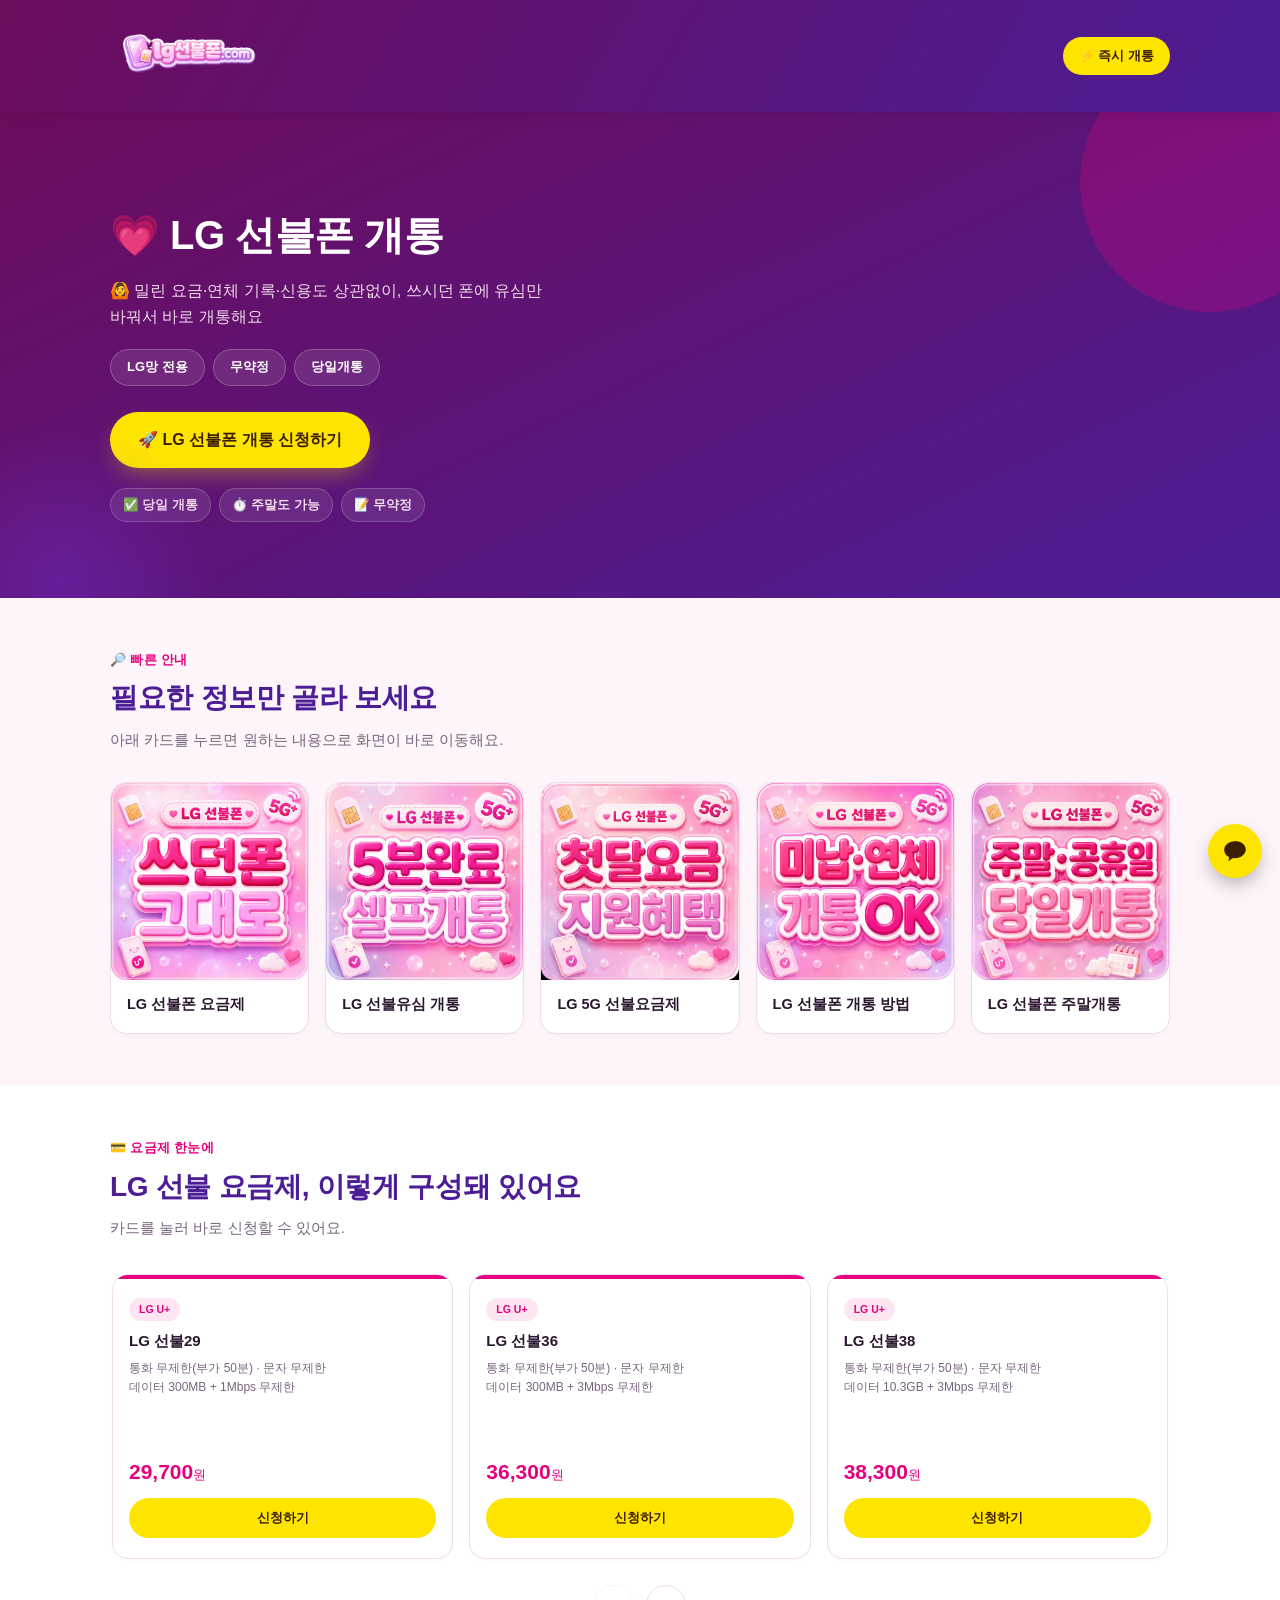
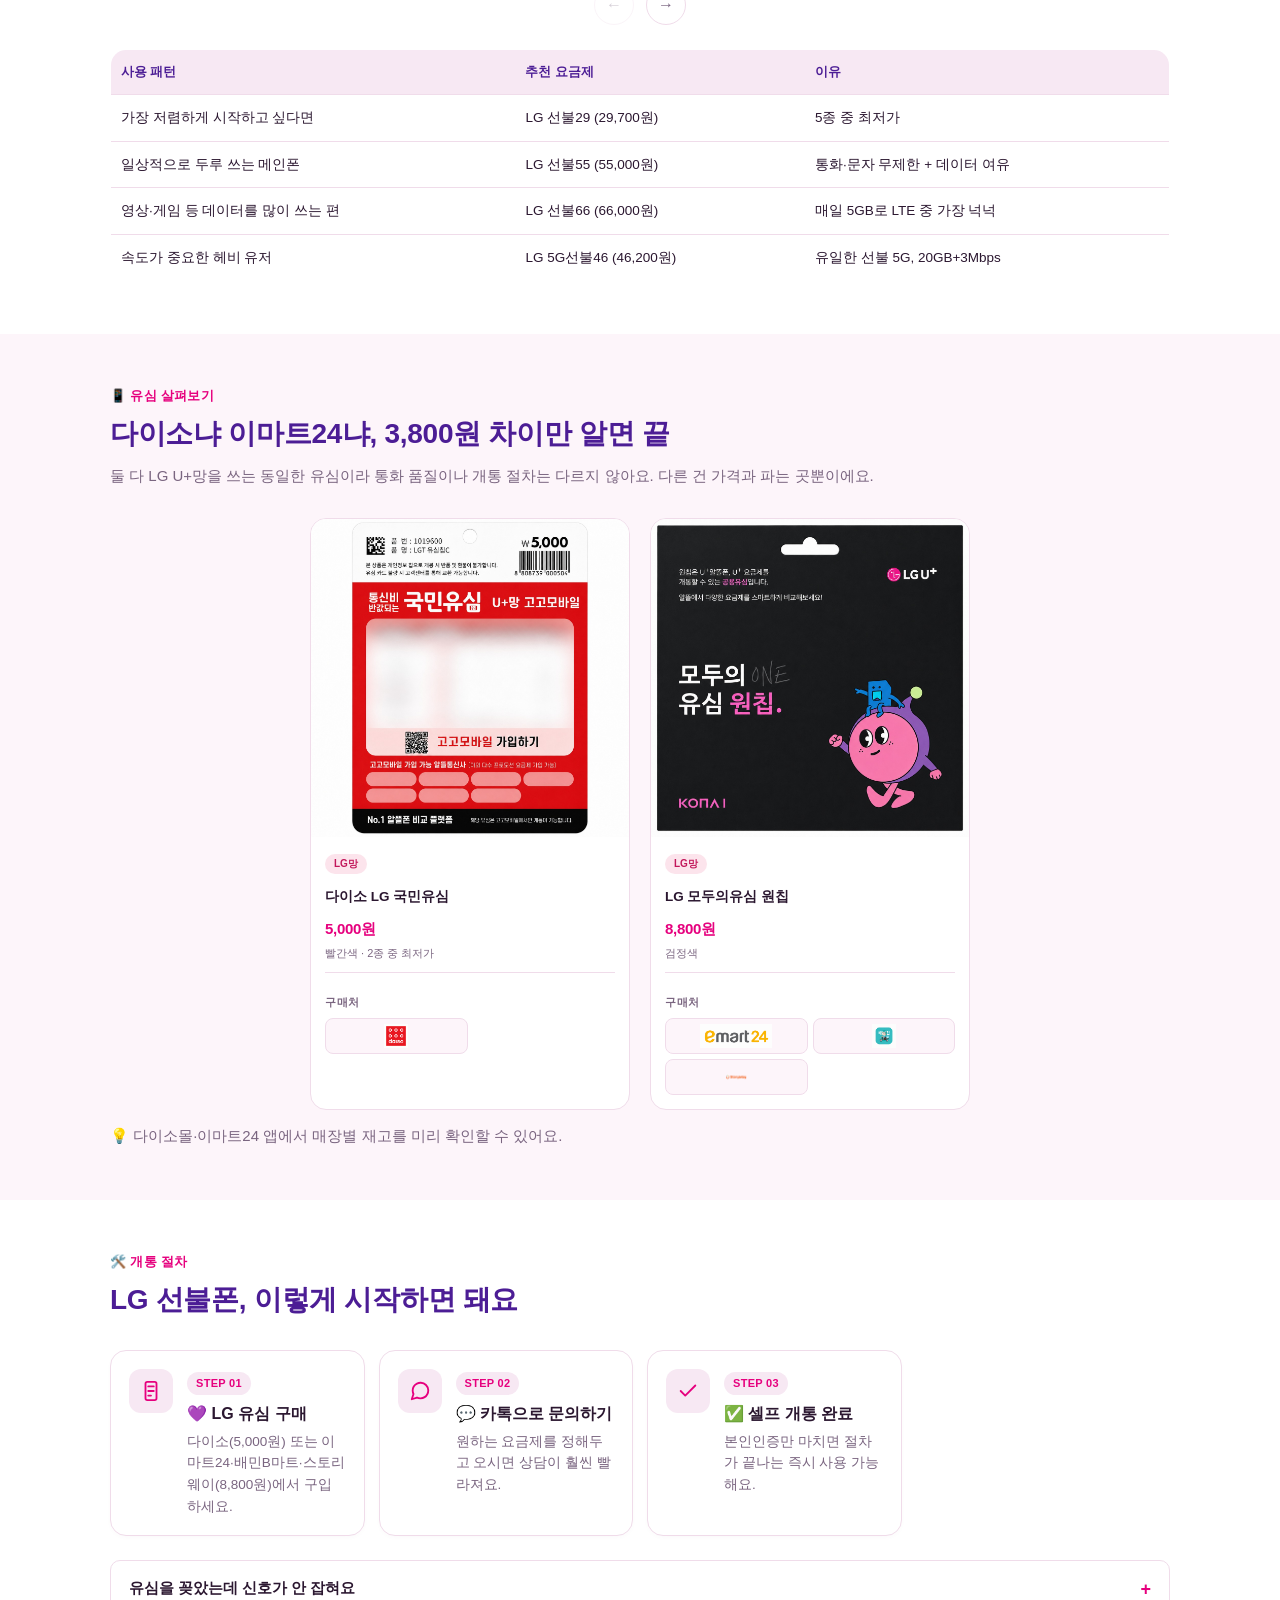
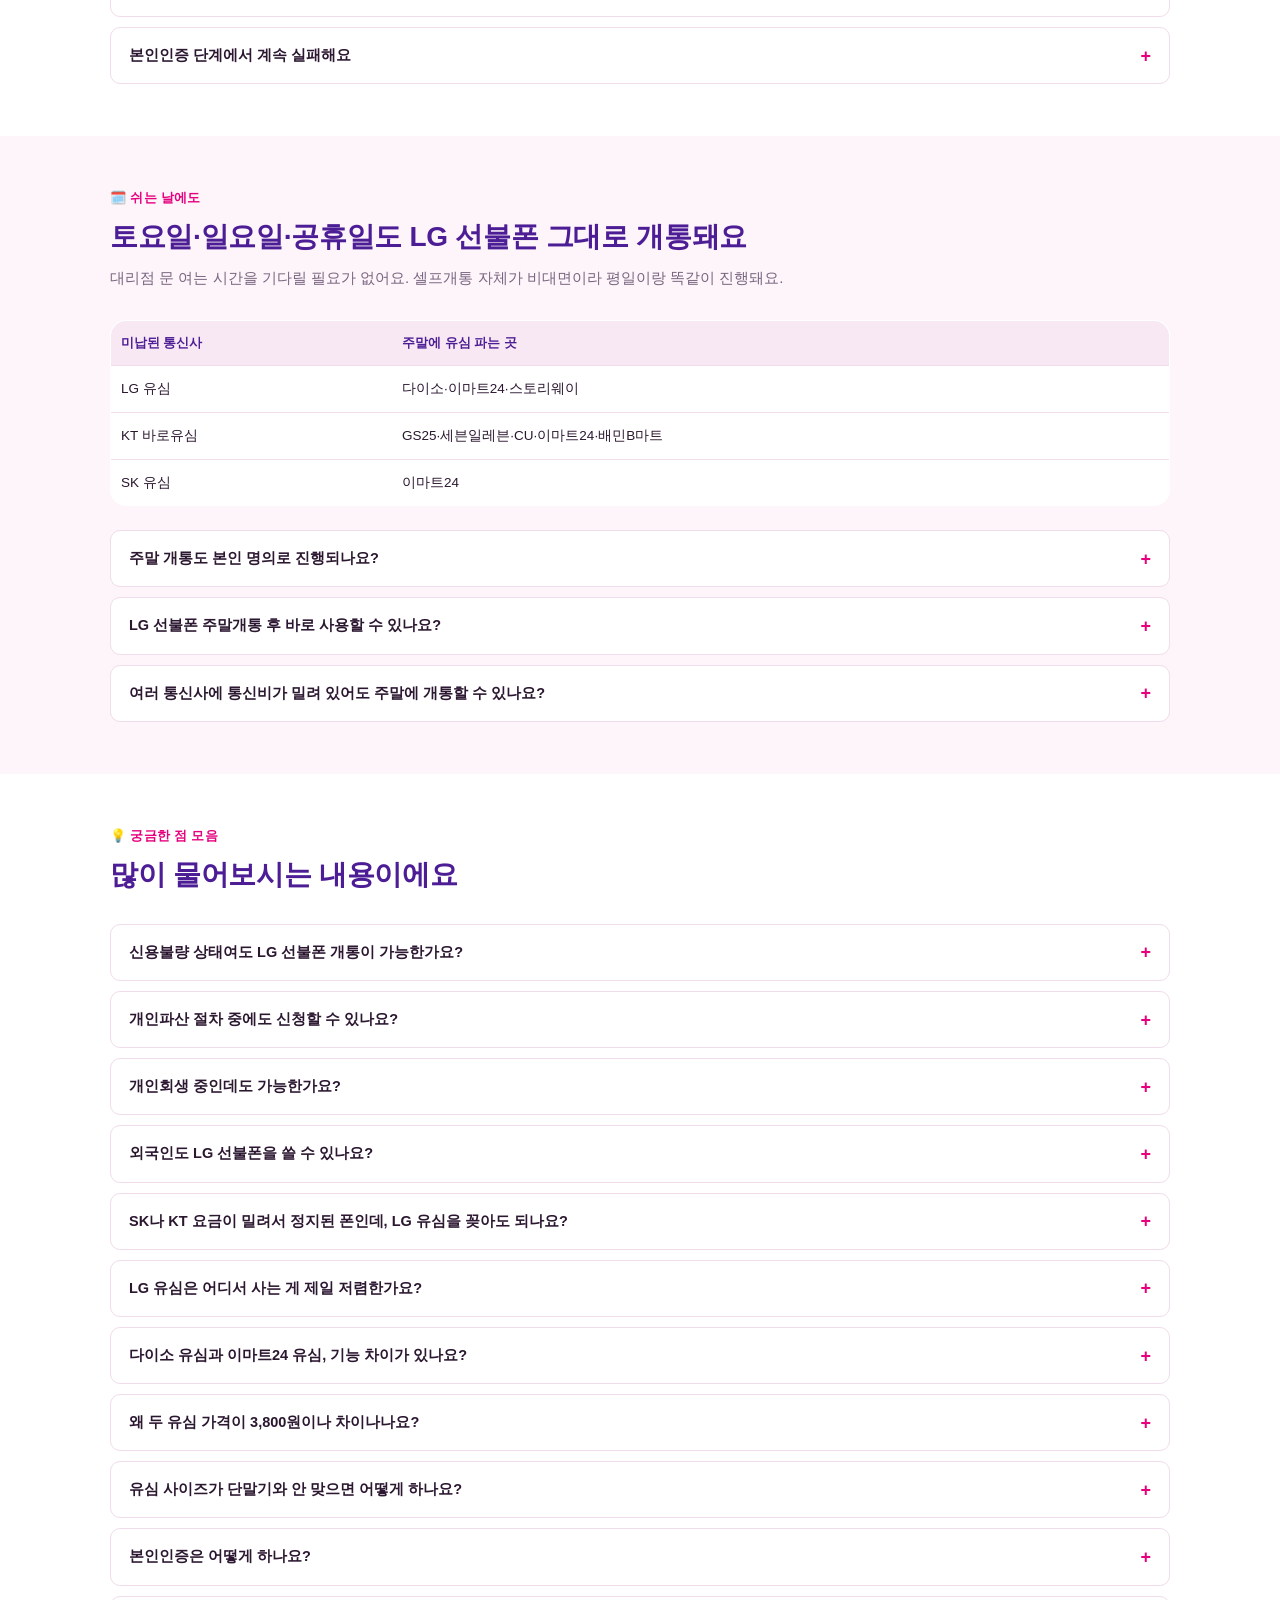
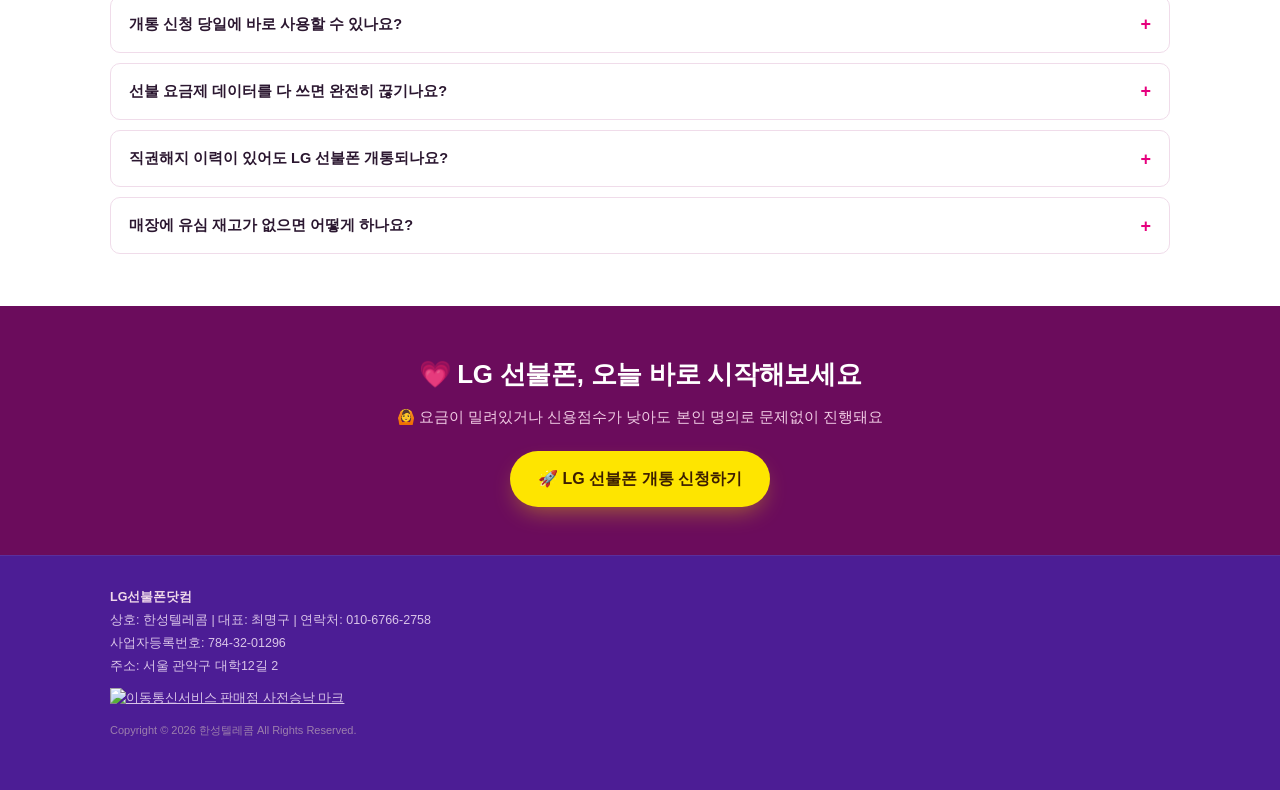
==== commit fe22b504: "Add files via upload" ====
--- a/index.html
+++ b/index.html
@@ -323,45 +323,74 @@
       <div class="plans-track" id="plansTrack">
         <div class="plans-slide" data-carrier="lg">
           <div class="plan-card">
-            <p class="plan-name">LG 선불29</p>
-            <p class="plan-spec">통화 무제한(부가 50분) · 문자 무제한<br>데이터 300MB + 1Mbps 무제한</p>
-            <div class="plan-price-new">29,700<small>원</small></div>
-            <a href="https://pf.kakao.com/_MrxjwX/chat" class="plan-card-cta">신청하기</a>
+            <div class="plan-card-top">
+              <span class="plan-carrier-badge">LG U+</span>
+              <p class="plan-name">LG 선불29</p>
+              <p class="plan-spec">통화 무제한(부가 50분) · 문자 무제한<br>데이터 300MB + 1Mbps 무제한</p>
+            </div>
+            <div class="plan-price-wrap">
+              <div class="plan-price-new">29,700<small>원</small></div>
+              <a href="https://pf.kakao.com/_MrxjwX/chat" class="plan-card-cta">신청하기</a>
+            </div>
           </div>
           <div class="plan-card">
-            <p class="plan-name">LG 선불36</p>
-            <p class="plan-spec">통화 무제한(부가 50분) · 문자 무제한<br>데이터 300MB + 3Mbps 무제한</p>
-            <div class="plan-price-new">36,300<small>원</small></div>
-            <a href="https://pf.kakao.com/_MrxjwX/chat" class="plan-card-cta">신청하기</a>
+            <div class="plan-card-top">
+              <span class="plan-carrier-badge">LG U+</span>
+              <p class="plan-name">LG 선불36</p>
+              <p class="plan-spec">통화 무제한(부가 50분) · 문자 무제한<br>데이터 300MB + 3Mbps 무제한</p>
+            </div>
+            <div class="plan-price-wrap">
+              <div class="plan-price-new">36,300<small>원</small></div>
+              <a href="https://pf.kakao.com/_MrxjwX/chat" class="plan-card-cta">신청하기</a>
+            </div>
           </div>
           <div class="plan-card">
-            <p class="plan-name">LG 선불38</p>
-            <p class="plan-spec">통화 무제한(부가 50분) · 문자 무제한<br>데이터 10.3GB + 3Mbps 무제한</p>
-            <div class="plan-price-new">38,300<small>원</small></div>
-            <a href="https://pf.kakao.com/_MrxjwX/chat" class="plan-card-cta">신청하기</a>
+            <div class="plan-card-top">
+              <span class="plan-carrier-badge">LG U+</span>
+              <p class="plan-name">LG 선불38</p>
+              <p class="plan-spec">통화 무제한(부가 50분) · 문자 무제한<br>데이터 10.3GB + 3Mbps 무제한</p>
+            </div>
+            <div class="plan-price-wrap">
+              <div class="plan-price-new">38,300<small>원</small></div>
+              <a href="https://pf.kakao.com/_MrxjwX/chat" class="plan-card-cta">신청하기</a>
+            </div>
           </div>
         </div>
         <div class="plans-slide" data-carrier="lg">
           <div class="plan-card">
-            <span class="plan-popular-badge">👍 인기</span>
-            <p class="plan-name">LG 선불55</p>
-            <p class="plan-spec">통화 무제한(부가 300분) · 문자 무제한<br>데이터 11GB+매일 2GB, 3Mbps 무제한</p>
-            <div class="plan-price-new">55,000<small>원</small></div>
-            <a href="https://pf.kakao.com/_MrxjwX/chat" class="plan-card-cta">신청하기</a>
+            <span class="plan-ribbon">추천</span>
+            <div class="plan-card-top">
+              <span class="plan-carrier-badge">LG U+</span>
+              <p class="plan-name">LG 선불55</p>
+              <p class="plan-spec">통화 무제한(부가 300분) · 문자 무제한<br>데이터 11GB+매일 2GB, 3Mbps 무제한</p>
+            </div>
+            <div class="plan-price-wrap">
+              <div class="plan-price-new">55,000<small>원</small></div>
+              <a href="https://pf.kakao.com/_MrxjwX/chat" class="plan-card-cta">신청하기</a>
+            </div>
           </div>
           <div class="plan-card">
-            <p class="plan-name">LG 선불66</p>
-            <p class="plan-spec">통화 무제한(부가 300분) · 문자 무제한<br>데이터 매일 5GB + 5Mbps 무제한</p>
-            <div class="plan-price-new">66,000<small>원</small></div>
-            <a href="https://pf.kakao.com/_MrxjwX/chat" class="plan-card-cta">신청하기</a>
+            <div class="plan-card-top">
+              <span class="plan-carrier-badge">LG U+</span>
+              <p class="plan-name">LG 선불66</p>
+              <p class="plan-spec">통화 무제한(부가 300분) · 문자 무제한<br>데이터 매일 5GB + 5Mbps 무제한</p>
+            </div>
+            <div class="plan-price-wrap">
+              <div class="plan-price-new">66,000<small>원</small></div>
+              <a href="https://pf.kakao.com/_MrxjwX/chat" class="plan-card-cta">신청하기</a>
+            </div>
           </div>
           <div class="plan-card plan-card-5g">
-            <span class="plan-5g-badge">🟣 국내 유일 선불 5G</span>
-            <p class="plan-name">LG 5G선불46</p>
-            <p class="plan-spec">통화 무제한 · 문자 무제한<br>데이터 20GB + 3Mbps 무제한</p>
-            <div class="plan-price-new">46,200<small>원</small></div>
-            <a href="https://pf.kakao.com/_MrxjwX/chat" class="plan-card-cta">신청하기</a>
-            <p class="plan-5g-note">SK·KT는 아직 선불 5G가 없어요</p>
+            <div class="plan-card-top">
+              <span class="plan-5g-badge">🟣 국내 유일 선불 5G</span>
+              <p class="plan-name">LG 5G선불46</p>
+              <p class="plan-spec">통화 무제한 · 문자 무제한<br>데이터 20GB + 3Mbps 무제한</p>
+            </div>
+            <div class="plan-price-wrap">
+              <div class="plan-price-new">46,200<small>원</small></div>
+              <a href="https://pf.kakao.com/_MrxjwX/chat" class="plan-card-cta">신청하기</a>
+              <p class="plan-5g-note">SK·KT는 아직 선불 5G가 없어요</p>
+            </div>
           </div>
         </div>
       </div>
--- a/style.css
+++ b/style.css
@@ -408,35 +408,51 @@
 .plan-card {
   position: relative;
   background: var(--white);
-  border: 1px solid var(--line);
-  border-top: 3px solid var(--line);
+  border: 1.5px solid var(--line);
   border-radius: var(--radius);
-  padding: 18px 15px;
+  padding: 20px 16px;
   box-shadow: 0 2px 10px -6px rgba(107,12,92,0.12);
-}
-.plan-slide[data-carrier="lg"] .plan-card { border-top-color: var(--lg-color); }
-.plan-slide[data-carrier="sk"] .plan-card { border-top-color: var(--sk-color); }
-.plan-slide[data-carrier="kt"] .plan-card { border-top-color: var(--kt-color); }
-.plan-name { font-size: 14.5px; font-weight: 800; margin: 0 0 6px; }
-.plan-popular-badge {
-  position: absolute; top: -9px; left: 14px;
-  background: var(--yellow); color: var(--yellow-ink);
-  font-size: 10.5px; font-weight: 800;
+  overflow: hidden;
+  display: flex;
+  flex-direction: column;
+  gap: 14px;
+  transition: box-shadow 0.2s, border-color 0.2s;
+}
+.plan-card::before {
+  content: '';
+  position: absolute; top: 0; left: 0; right: 0; height: 4px;
+  background: var(--lg-color);
+}
+.plan-card:hover { box-shadow: 0 6px 18px -8px rgba(107,12,92,0.22); border-color: var(--lg-color); }
+.plan-card-top { flex: none; }
+.plan-carrier-badge {
+  display: inline-flex; align-items: center;
+  font-size: 10.5px; font-weight: 700;
   padding: 3px 10px; border-radius: 999px;
+  background: #FDE6F1; color: var(--lg-color);
+  margin-bottom: 8px;
+}
+.plan-name { font-size: 15px; font-weight: 800; margin: 0 0 6px; }
+.plan-ribbon {
+  position: absolute; top: 16px; right: -28px;
+  width: 110px; padding: 4px 0;
+  text-align: center; font-size: 10.5px; font-weight: 800;
+  color: var(--white); background: var(--magenta-dark);
+  transform: rotate(35deg); z-index: 2;
   box-shadow: 0 2px 6px -2px rgba(0,0,0,0.25);
 }
-.plan-spec { font-size: 12px; color: var(--text-soft); margin: 0 0 14px; line-height: 1.55; min-height: 38px; }
-.plan-price-new { font-family: var(--font-display); font-weight: 900; font-size: 20px; color: var(--magenta); }
+.plan-spec { font-size: 12px; color: var(--text-soft); margin: 0; line-height: 1.6; }
+.plan-price-wrap { margin-top: auto; }
+.plan-price-new { font-family: var(--font-display); font-weight: 900; font-size: 21px; color: var(--magenta); margin-bottom: 10px; }
 .plan-price-new small { font-family: var(--font-body); font-weight: 500; font-size: 12.5px; }
 .plan-card-cta {
   display: block;
   text-align: center;
-  margin-top: 14px;
   background: var(--yellow);
   color: var(--yellow-ink);
   font-weight: 800;
   font-size: 12.5px;
-  padding: 9px 0;
+  padding: 10px 0;
   border-radius: 999px;
   text-decoration: none;
 }
@@ -461,20 +477,18 @@
   .plans-slide { grid-template-columns: 1fr; gap: 12px; }
 }
 
-.plan-slide-single { display: flex; justify-content: center; }
 .plan-card-5g {
-  max-width: 320px; width: 100%;
   border-top-color: var(--fiveg-color) !important;
   background: linear-gradient(160deg, #F5F3FF 0%, var(--white) 60%);
-  text-align: center;
-}
+}
+.plan-card-5g::before { background: var(--fiveg-color); }
+.plan-card-5g .plan-carrier-badge { background: #EDE9FE; color: var(--fiveg-color); }
 .plan-5g-badge {
   display: inline-block; background: var(--fiveg-color); color: var(--white);
-  font-size: 11px; font-weight: 700; padding: 4px 12px; border-radius: 999px; margin-bottom: 12px;
-}
-.plan-card-5g .plan-name { font-size: 17px; }
-.plan-card-5g .plan-price-new { font-size: 26px; }
-.plan-5g-note { font-size: 11.5px; color: var(--text-soft); margin-top: 12px; }
+  font-size: 11px; font-weight: 700; padding: 4px 12px; border-radius: 999px; margin-bottom: 10px;
+}
+.plan-5g-note { font-size: 11.5px; color: var(--text-soft); margin-top: 10px; text-align: center; }
+
 
 /* ---------- Plan table (subpages) ---------- */
 .plan-table {
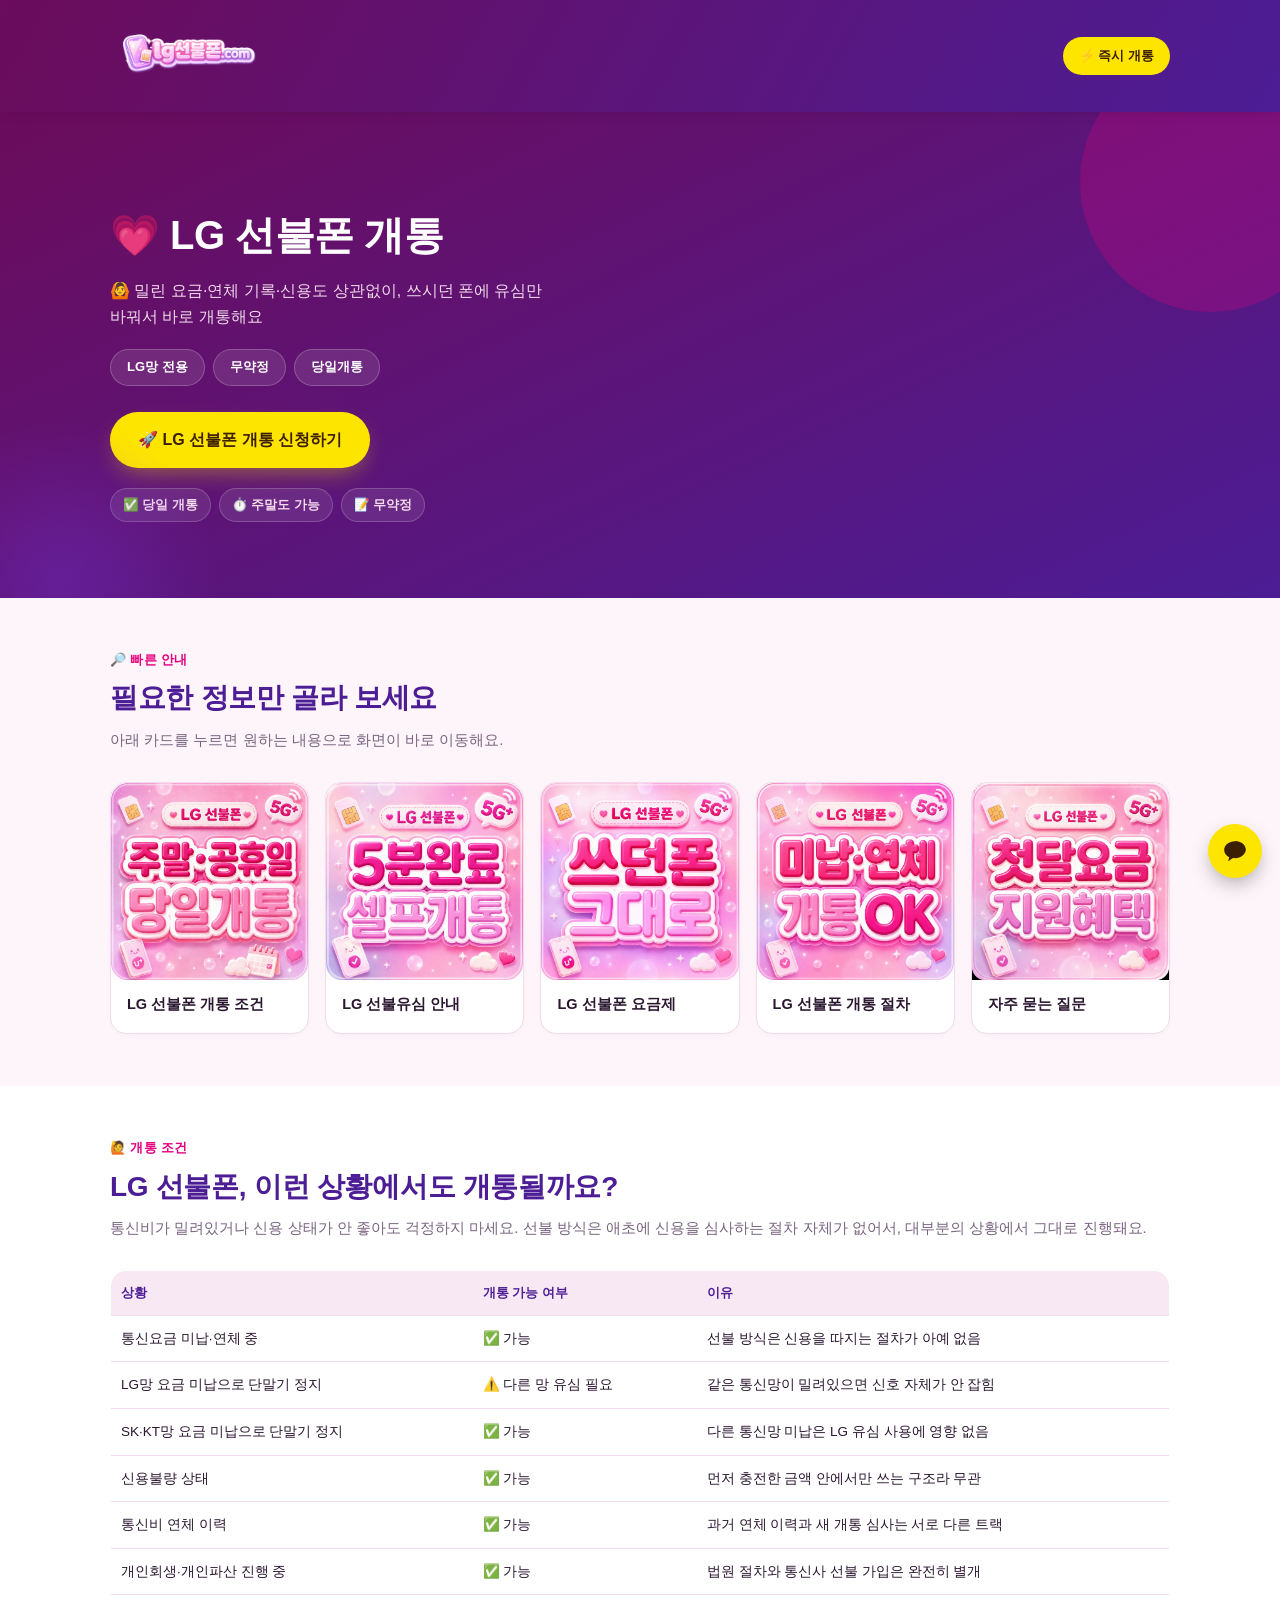
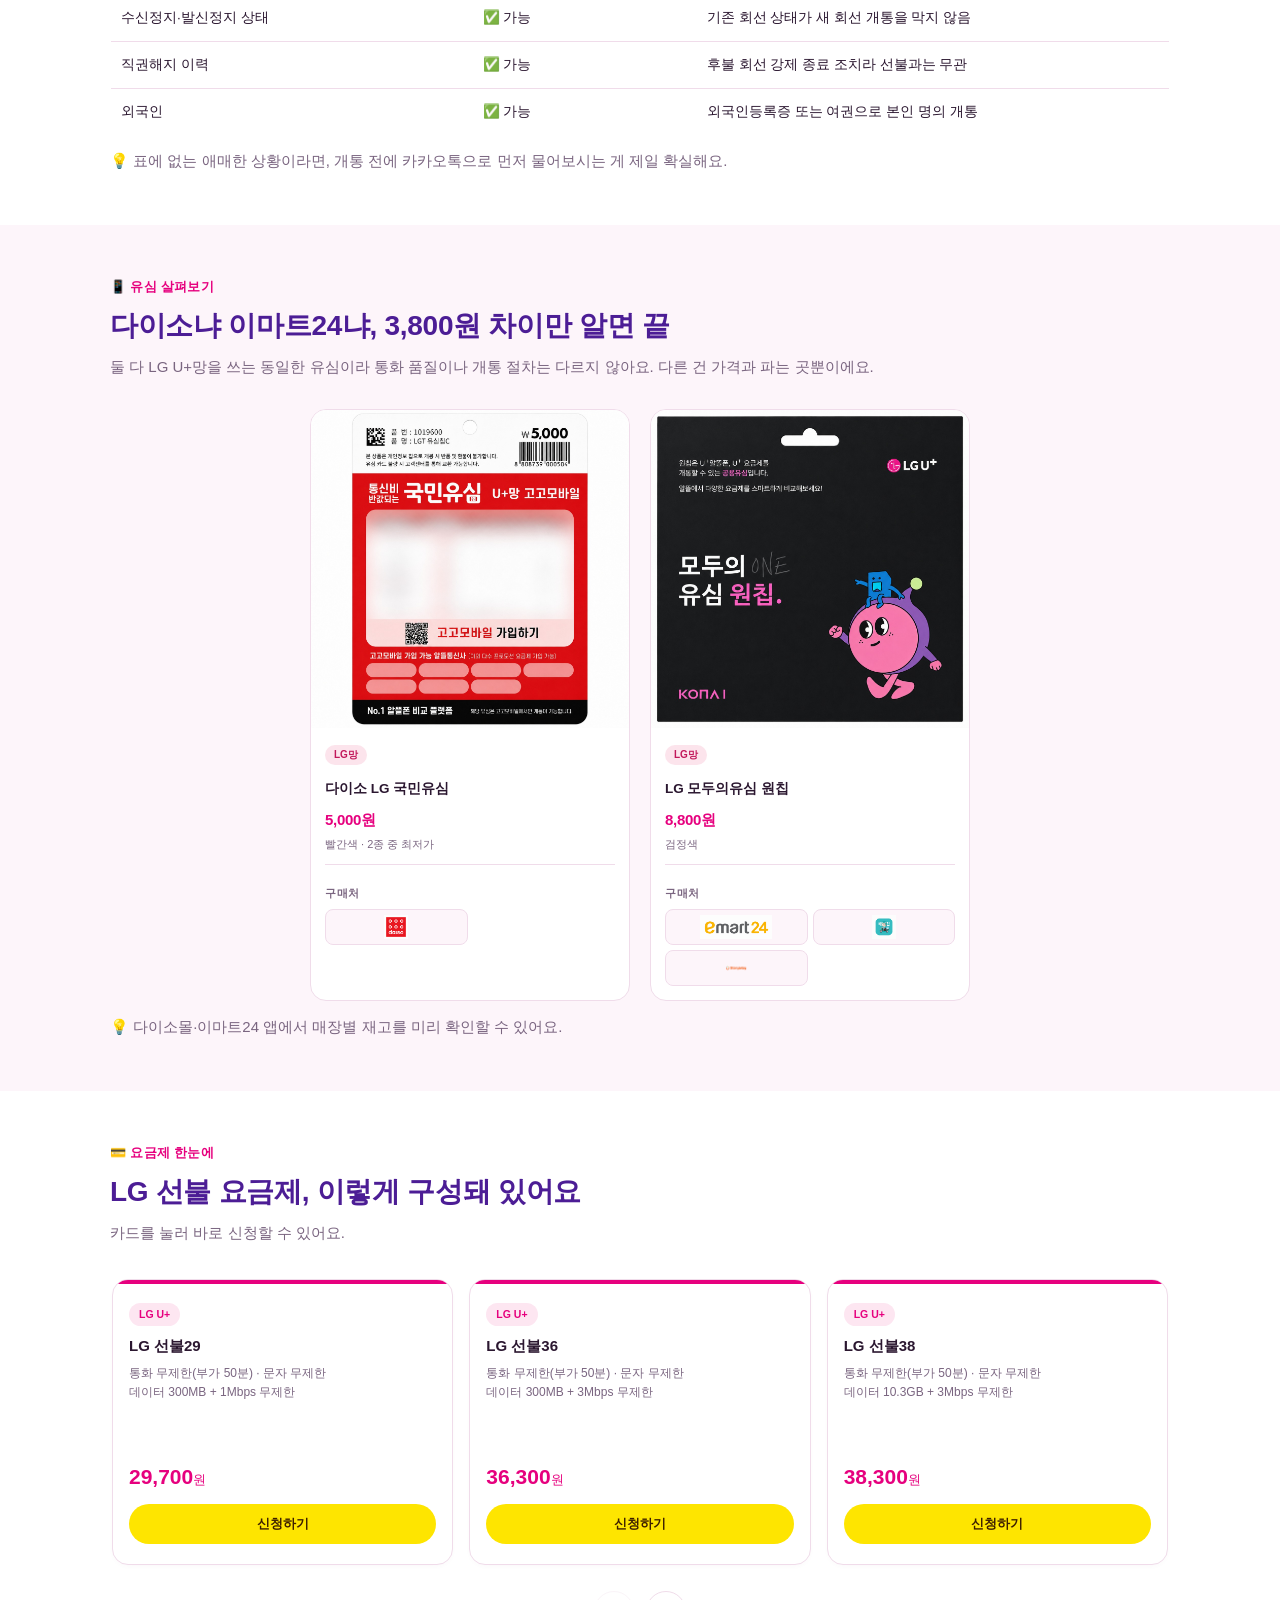
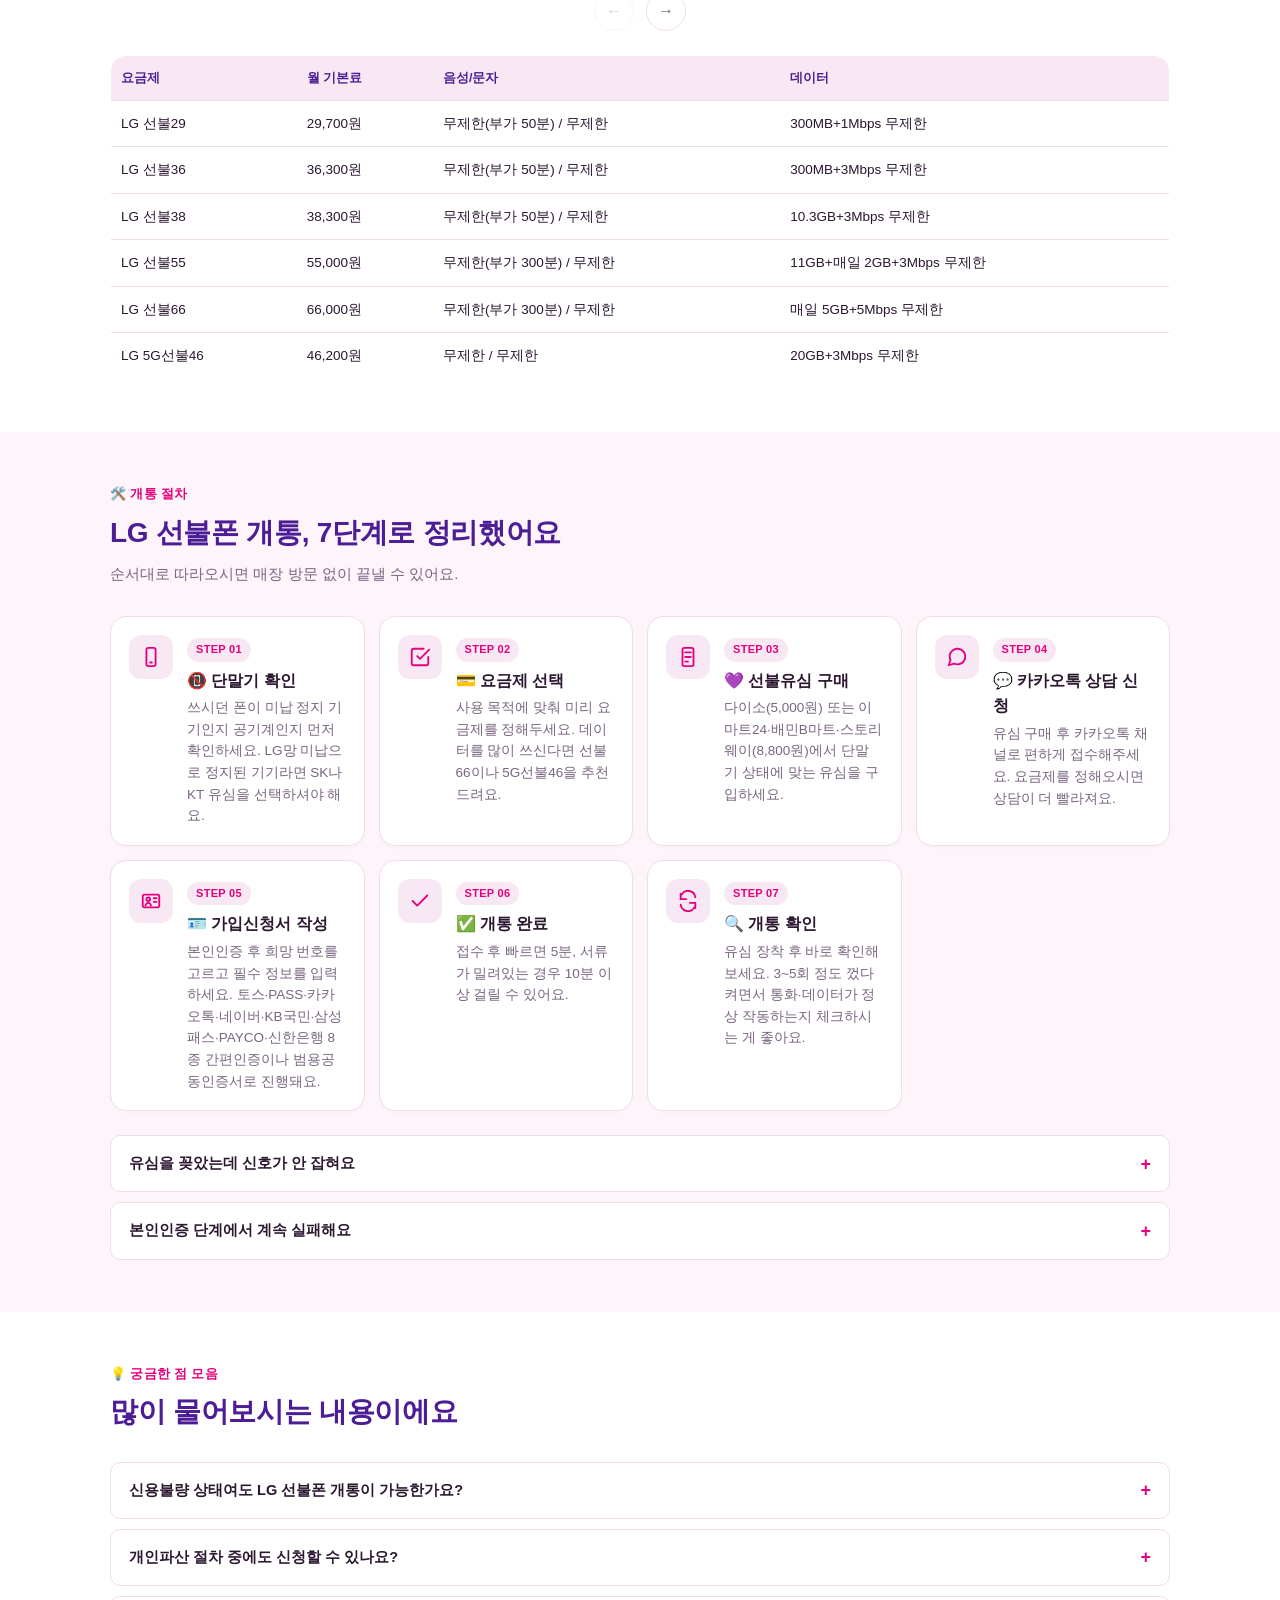
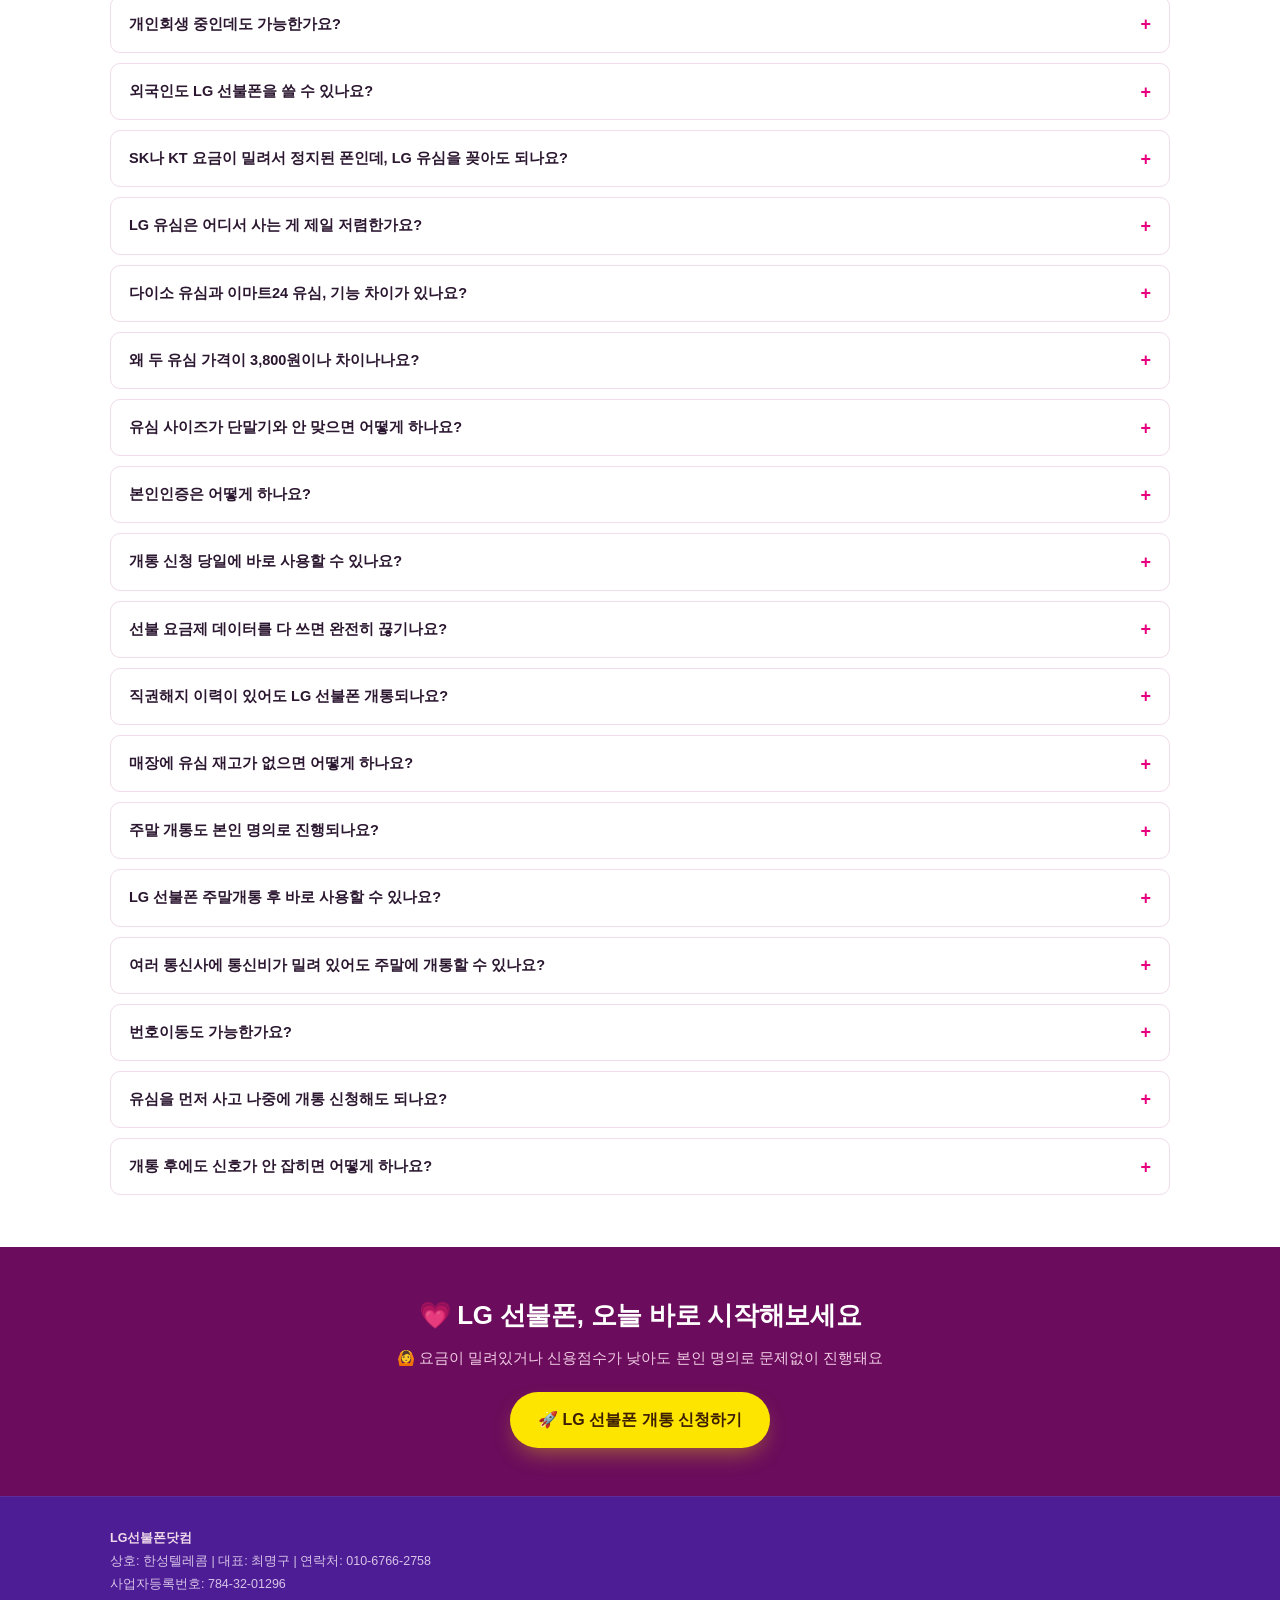
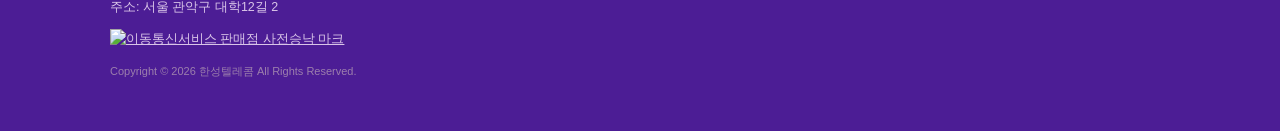
==== commit eef6ae4b: "Add files via upload" ====
--- a/index.html
+++ b/index.html
@@ -75,6 +75,118 @@
         },
         {
           "@type": "Question",
+          "name": "신용불량 상태여도 LG 선불폰 개통이 가능한가요?",
+          "acceptedAnswer": {
+            "@type": "Answer",
+            "text": "네, 문제없어요. 미리 충전해둔 금액 한도 안에서만 쓰는 방식이라 신용도를 심사하지 않거든요. 신용불량 상태이신 분도 본인 명의로 그대로 개통 가능해요."
+          }
+        },
+        {
+          "@type": "Question",
+          "name": "개인파산 절차 중에도 신청할 수 있나요?",
+          "acceptedAnswer": {
+            "@type": "Answer",
+            "text": "네, 개인파산 절차 진행 중이어도 신용 심사와는 별개라 본인 명의로 새 번호를 만드실 수 있어요."
+          }
+        },
+        {
+          "@type": "Question",
+          "name": "개인회생 중인데도 가능한가요?",
+          "acceptedAnswer": {
+            "@type": "Answer",
+            "text": "가능해요. 법원에서 진행하는 회생 절차랑 통신사 선불 가입은 완전히 별개 트랙으로 움직여요."
+          }
+        },
+        {
+          "@type": "Question",
+          "name": "외국인도 LG 선불폰을 쓸 수 있나요?",
+          "acceptedAnswer": {
+            "@type": "Answer",
+            "text": "네, 외국인등록증이나 여권만 지참하시면 내국인분들과 똑같은 절차로 본인 명의 개통을 도와드려요."
+          }
+        },
+        {
+          "@type": "Question",
+          "name": "SK나 KT 요금이 밀려서 정지된 폰인데, LG 유심을 꽂아도 되나요?",
+          "acceptedAnswer": {
+            "@type": "Answer",
+            "text": "네, 됩니다. 정지된 게 다른 통신사 망이라면 LG 유심을 꽂았을 때 신호가 정상적으로 잡혀요. 안 되는 경우는 LG망 자체가 밀려있을 때뿐이에요."
+          }
+        },
+        {
+          "@type": "Question",
+          "name": "LG 유심은 어디서 사는 게 제일 저렴한가요?",
+          "acceptedAnswer": {
+            "@type": "Answer",
+            "text": "가격만 보면 다이소 국민유심(5,000원) 쪽이 이마트24 모두의유심 원칩(8,800원)보다 3,800원 더 싸요."
+          }
+        },
+        {
+          "@type": "Question",
+          "name": "다이소 유심과 이마트24 유심, 기능 차이가 있나요?",
+          "acceptedAnswer": {
+            "@type": "Answer",
+            "text": "성능 면에서는 똑같아요. 둘 다 LG U+ 통신망을 그대로 쓰기 때문에, 실제로 다른 부분은 가격이랑 패키지 색깔, 파는 장소뿐이에요."
+          }
+        },
+        {
+          "@type": "Question",
+          "name": "왜 두 유심 가격이 3,800원이나 차이나나요?",
+          "acceptedAnswer": {
+            "@type": "Answer",
+            "text": "가격 차이는 유통 방식 때문이에요. 다이소 쪽은 대량 유통 구조로 원가를 낮춘 상품이고, 이마트24 쪽은 좀 더 일반적인 유통 경로를 거쳐요."
+          }
+        },
+        {
+          "@type": "Question",
+          "name": "유심 사이즈가 단말기와 안 맞으면 어떻게 하나요?",
+          "acceptedAnswer": {
+            "@type": "Answer",
+            "text": "둘 다 표준·마이크로·나노를 겸용하는 3-in-1 형태라 웬만한 기기엔 다 맞아요. 다만 절취선을 따라 제대로 눌러 떼어내야 하니, 잘 모르겠으면 매장 직원분께 여쭤보세요."
+          }
+        },
+        {
+          "@type": "Question",
+          "name": "본인인증은 어떻게 하나요?",
+          "acceptedAnswer": {
+            "@type": "Answer",
+            "text": "토스·PASS·카카오톡·네이버·KB국민인증·삼성패스·PAYCO·신한은행 중 하나, 아니면 범용공동인증서로도 본인확인이 가능해요."
+          }
+        },
+        {
+          "@type": "Question",
+          "name": "개통 신청 당일에 바로 사용할 수 있나요?",
+          "acceptedAnswer": {
+            "@type": "Answer",
+            "text": "네, 절차만 마무리되면 바로 그 순간부터 사용할 수 있어요. 따로 기다리는 시간은 없어요."
+          }
+        },
+        {
+          "@type": "Question",
+          "name": "선불 요금제 데이터를 다 쓰면 완전히 끊기나요?",
+          "acceptedAnswer": {
+            "@type": "Answer",
+            "text": "완전히 끊기진 않아요. 요금제에 따라 1~5Mbps 속도로 계속 이어져서, 검색이나 지도, 저화질 영상 정도는 문제없이 쓰실 수 있어요."
+          }
+        },
+        {
+          "@type": "Question",
+          "name": "직권해지 이력이 있어도 LG 선불폰 개통되나요?",
+          "acceptedAnswer": {
+            "@type": "Answer",
+            "text": "네, 상관없어요. 직권해지는 후불 회선에 적용되는 강제 종료 조치라, 신용 심사가 없는 선불 개통이랑은 애초에 관련이 없어요."
+          }
+        },
+        {
+          "@type": "Question",
+          "name": "매장에 유심 재고가 없으면 어떻게 하나요?",
+          "acceptedAnswer": {
+            "@type": "Answer",
+            "text": "다이소몰 앱이나 이마트24 앱에서 각 매장 재고를 미리 조회해볼 수 있어요. 가시기 전에 한 번 확인하시면 헛걸음하는 일을 줄일 수 있어요."
+          }
+        },
+        {
+          "@type": "Question",
           "name": "주말 개통도 본인 명의로 진행되나요?",
           "acceptedAnswer": {
             "@type": "Answer",
@@ -99,114 +211,26 @@
         },
         {
           "@type": "Question",
-          "name": "신용불량 상태여도 LG 선불폰 개통이 가능한가요?",
-          "acceptedAnswer": {
-            "@type": "Answer",
-            "text": "네, 문제없어요. 미리 충전해둔 금액 한도 안에서만 쓰는 방식이라 신용도를 심사하지 않거든요. 신용불량 상태이신 분도 본인 명의로 그대로 개통 가능해요."
-          }
-        },
-        {
-          "@type": "Question",
-          "name": "개인파산 절차 중에도 신청할 수 있나요?",
-          "acceptedAnswer": {
-            "@type": "Answer",
-            "text": "네, 개인파산 절차 진행 중이어도 신용 심사와는 별개라 본인 명의로 새 번호를 만드실 수 있어요."
-          }
-        },
-        {
-          "@type": "Question",
-          "name": "개인회생 중인데도 가능한가요?",
-          "acceptedAnswer": {
-            "@type": "Answer",
-            "text": "가능해요. 법원에서 진행하는 회생 절차랑 통신사 선불 가입은 완전히 별개 트랙으로 움직여요."
-          }
-        },
-        {
-          "@type": "Question",
-          "name": "외국인도 LG 선불폰을 쓸 수 있나요?",
-          "acceptedAnswer": {
-            "@type": "Answer",
-            "text": "네, 외국인등록증이나 여권만 지참하시면 내국인분들과 똑같은 절차로 본인 명의 개통을 도와드려요."
-          }
-        },
-        {
-          "@type": "Question",
-          "name": "SK나 KT 요금이 밀려서 정지된 폰인데, LG 유심을 꽂아도 되나요?",
-          "acceptedAnswer": {
-            "@type": "Answer",
-            "text": "네, 됩니다. 정지된 게 다른 통신사 망이라면 LG 유심을 꽂았을 때 신호가 정상적으로 잡혀요. 안 되는 경우는 LG망 자체가 밀려있을 때뿐이에요."
-          }
-        },
-        {
-          "@type": "Question",
-          "name": "LG 유심은 어디서 사는 게 제일 저렴한가요?",
-          "acceptedAnswer": {
-            "@type": "Answer",
-            "text": "가격만 보면 다이소 국민유심(5,000원) 쪽이 이마트24 모두의유심 원칩(8,800원)보다 3,800원 더 싸요."
-          }
-        },
-        {
-          "@type": "Question",
-          "name": "다이소 유심과 이마트24 유심, 기능 차이가 있나요?",
-          "acceptedAnswer": {
-            "@type": "Answer",
-            "text": "성능 면에서는 똑같아요. 둘 다 LG U+ 통신망을 그대로 쓰기 때문에, 실제로 다른 부분은 가격이랑 패키지 색깔, 파는 장소뿐이에요."
-          }
-        },
-        {
-          "@type": "Question",
-          "name": "왜 두 유심 가격이 3,800원이나 차이나나요?",
-          "acceptedAnswer": {
-            "@type": "Answer",
-            "text": "가격 차이는 유통 방식 때문이에요. 다이소 쪽은 대량 유통 구조로 원가를 낮춘 상품이고, 이마트24 쪽은 좀 더 일반적인 유통 경로를 거쳐요."
-          }
-        },
-        {
-          "@type": "Question",
-          "name": "유심 사이즈가 단말기와 안 맞으면 어떻게 하나요?",
-          "acceptedAnswer": {
-            "@type": "Answer",
-            "text": "둘 다 표준·마이크로·나노를 겸용하는 3-in-1 형태라 웬만한 기기엔 다 맞아요. 다만 절취선을 따라 제대로 눌러 떼어내야 하니, 잘 모르겠으면 매장 직원분께 여쭤보세요."
-          }
-        },
-        {
-          "@type": "Question",
-          "name": "본인인증은 어떻게 하나요?",
-          "acceptedAnswer": {
-            "@type": "Answer",
-            "text": "토스·PASS·카카오톡·네이버·KB국민인증·삼성패스·PAYCO·신한은행 중 하나, 아니면 범용공동인증서로도 본인확인이 가능해요."
-          }
-        },
-        {
-          "@type": "Question",
-          "name": "개통 신청 당일에 바로 사용할 수 있나요?",
-          "acceptedAnswer": {
-            "@type": "Answer",
-            "text": "네, 절차만 마무리되면 바로 그 순간부터 사용할 수 있어요. 따로 기다리는 시간은 없어요."
-          }
-        },
-        {
-          "@type": "Question",
-          "name": "선불 요금제 데이터를 다 쓰면 완전히 끊기나요?",
-          "acceptedAnswer": {
-            "@type": "Answer",
-            "text": "완전히 끊기진 않아요. 요금제에 따라 1~5Mbps 속도로 계속 이어져서, 검색이나 지도, 저화질 영상 정도는 문제없이 쓰실 수 있어요."
-          }
-        },
-        {
-          "@type": "Question",
-          "name": "직권해지 이력이 있어도 LG 선불폰 개통되나요?",
-          "acceptedAnswer": {
-            "@type": "Answer",
-            "text": "네, 상관없어요. 직권해지는 후불 회선에 적용되는 강제 종료 조치라, 신용 심사가 없는 선불 개통이랑은 애초에 관련이 없어요."
-          }
-        },
-        {
-          "@type": "Question",
-          "name": "매장에 유심 재고가 없으면 어떻게 하나요?",
-          "acceptedAnswer": {
-            "@type": "Answer",
-            "text": "다이소몰 앱이나 이마트24 앱에서 각 매장 재고를 미리 조회해볼 수 있어요. 가시기 전에 한 번 확인하시면 헛걸음하는 일을 줄일 수 있어요."
+          "name": "번호이동도 가능한가요?",
+          "acceptedAnswer": {
+            "@type": "Answer",
+            "text": "네, 기존 번호를 그대로 유지하면서 LG 선불폰으로 번호이동이 가능해요. 다만 기존 통신사에 미납금이 있으면 번호이동 자체가 제한될 수 있어요."
+          }
+        },
+        {
+          "@type": "Question",
+          "name": "유심을 먼저 사고 나중에 개통 신청해도 되나요?",
+          "acceptedAnswer": {
+            "@type": "Answer",
+            "text": "네, 가능해요. 유심을 먼저 구매해두신 후 편하실 때 카카오톡으로 개통 문의하셔도 돼요. 다만 단말기 상태(미납 여부)에 맞는 유심을 사셨는지는 미리 확인해주세요."
+          }
+        },
+        {
+          "@type": "Question",
+          "name": "개통 후에도 신호가 안 잡히면 어떻게 하나요?",
+          "acceptedAnswer": {
+            "@type": "Answer",
+            "text": "먼저 3~5회 정도 전원을 껐다 켜보세요. 그래도 신호가 안 잡히면 카카오톡으로 문의 주시면 빠르게 확인해드려요."
           }
         }
       ]
@@ -288,126 +312,52 @@
       <p class="section-desc">아래 카드를 누르면 원하는 내용으로 화면이 바로 이동해요.</p>
     </div>
     <div class="card-grid">
+      <a href="#condition" class="info-card">
+        <div class="info-card-img"><img src="/images/card-weekend.jpg" alt="LG 선불폰 개통 조건" width="500" height="500" loading="eager" fetchpriority="high" decoding="async"></div>
+        <div class="info-card-title">LG 선불폰 개통 조건</div>
+      </a>
+      <a href="#usim" class="info-card">
+        <div class="info-card-img"><img src="/images/card-lg-usim.jpg" alt="LG 선불유심 안내" width="500" height="500" loading="lazy" decoding="async"></div>
+        <div class="info-card-title">LG 선불유심 안내</div>
+      </a>
       <a href="#plan" class="info-card">
-        <div class="info-card-img"><img src="/images/card-lg-plan.jpg" alt="LG 선불폰 요금제" width="500" height="500" loading="eager" fetchpriority="high" decoding="async"></div>
+        <div class="info-card-img"><img src="/images/card-lg-plan.jpg" alt="LG 선불폰 요금제" width="500" height="500" loading="lazy" decoding="async"></div>
         <div class="info-card-title">LG 선불폰 요금제</div>
       </a>
-      <a href="#usim" class="info-card">
-        <div class="info-card-img"><img src="/images/card-lg-usim.jpg" alt="LG 선불유심 개통" width="500" height="500" loading="lazy" decoding="async"></div>
-        <div class="info-card-title">LG 선불유심 개통</div>
+      <a href="#howto" class="info-card">
+        <div class="info-card-img"><img src="/images/card-lg-usim-types.jpg" alt="LG 선불폰 개통 절차" width="500" height="500" loading="lazy" decoding="async"></div>
+        <div class="info-card-title">LG 선불폰 개통 절차</div>
       </a>
-      <a href="#plan" class="info-card">
-        <div class="info-card-img"><img src="/images/card-lg-home.jpg" alt="LG 5G 선불요금제" width="500" height="500" loading="lazy" decoding="async"></div>
-        <div class="info-card-title">LG 5G 선불요금제</div>
+      <a href="#faq" class="info-card">
+        <div class="info-card-img"><img src="/images/card-lg-home.jpg" alt="자주 묻는 질문" width="500" height="500" loading="lazy" decoding="async"></div>
+        <div class="info-card-title">자주 묻는 질문</div>
       </a>
-      <a href="#howto" class="info-card">
-        <div class="info-card-img"><img src="/images/card-lg-usim-types.jpg" alt="LG 선불폰 개통 방법" width="500" height="500" loading="lazy" decoding="async"></div>
-        <div class="info-card-title">LG 선불폰 개통 방법</div>
-      </a>
-      <a href="#weekend" class="info-card">
-        <div class="info-card-img"><img src="/images/card-weekend.jpg" alt="LG 선불폰 주말개통" width="500" height="500" loading="lazy" decoding="async"></div>
-        <div class="info-card-title">LG 선불폰 주말개통</div>
-      </a>
     </div>
   </div>
 </section>
 
-<section class="section" id="plan">
+<section class="section" id="condition">
   <div class="wrap">
     <div class="section-head">
-      <span class="section-eyebrow">💳 요금제 한눈에</span>
-      <h2>LG 선불 요금제, 이렇게 구성돼 있어요</h2>
-      <p class="section-desc">카드를 눌러 바로 신청할 수 있어요.</p>
-    </div>
-    <div class="plans-slider-wrap">
-      <div class="plans-track" id="plansTrack">
-        <div class="plans-slide" data-carrier="lg">
-          <div class="plan-card">
-            <div class="plan-card-top">
-              <span class="plan-carrier-badge">LG U+</span>
-              <p class="plan-name">LG 선불29</p>
-              <p class="plan-spec">통화 무제한(부가 50분) · 문자 무제한<br>데이터 300MB + 1Mbps 무제한</p>
-            </div>
-            <div class="plan-price-wrap">
-              <div class="plan-price-new">29,700<small>원</small></div>
-              <a href="https://pf.kakao.com/_MrxjwX/chat" class="plan-card-cta">신청하기</a>
-            </div>
-          </div>
-          <div class="plan-card">
-            <div class="plan-card-top">
-              <span class="plan-carrier-badge">LG U+</span>
-              <p class="plan-name">LG 선불36</p>
-              <p class="plan-spec">통화 무제한(부가 50분) · 문자 무제한<br>데이터 300MB + 3Mbps 무제한</p>
-            </div>
-            <div class="plan-price-wrap">
-              <div class="plan-price-new">36,300<small>원</small></div>
-              <a href="https://pf.kakao.com/_MrxjwX/chat" class="plan-card-cta">신청하기</a>
-            </div>
-          </div>
-          <div class="plan-card">
-            <div class="plan-card-top">
-              <span class="plan-carrier-badge">LG U+</span>
-              <p class="plan-name">LG 선불38</p>
-              <p class="plan-spec">통화 무제한(부가 50분) · 문자 무제한<br>데이터 10.3GB + 3Mbps 무제한</p>
-            </div>
-            <div class="plan-price-wrap">
-              <div class="plan-price-new">38,300<small>원</small></div>
-              <a href="https://pf.kakao.com/_MrxjwX/chat" class="plan-card-cta">신청하기</a>
-            </div>
-          </div>
-        </div>
-        <div class="plans-slide" data-carrier="lg">
-          <div class="plan-card">
-            <span class="plan-ribbon">추천</span>
-            <div class="plan-card-top">
-              <span class="plan-carrier-badge">LG U+</span>
-              <p class="plan-name">LG 선불55</p>
-              <p class="plan-spec">통화 무제한(부가 300분) · 문자 무제한<br>데이터 11GB+매일 2GB, 3Mbps 무제한</p>
-            </div>
-            <div class="plan-price-wrap">
-              <div class="plan-price-new">55,000<small>원</small></div>
-              <a href="https://pf.kakao.com/_MrxjwX/chat" class="plan-card-cta">신청하기</a>
-            </div>
-          </div>
-          <div class="plan-card">
-            <div class="plan-card-top">
-              <span class="plan-carrier-badge">LG U+</span>
-              <p class="plan-name">LG 선불66</p>
-              <p class="plan-spec">통화 무제한(부가 300분) · 문자 무제한<br>데이터 매일 5GB + 5Mbps 무제한</p>
-            </div>
-            <div class="plan-price-wrap">
-              <div class="plan-price-new">66,000<small>원</small></div>
-              <a href="https://pf.kakao.com/_MrxjwX/chat" class="plan-card-cta">신청하기</a>
-            </div>
-          </div>
-          <div class="plan-card plan-card-5g">
-            <div class="plan-card-top">
-              <span class="plan-5g-badge">🟣 국내 유일 선불 5G</span>
-              <p class="plan-name">LG 5G선불46</p>
-              <p class="plan-spec">통화 무제한 · 문자 무제한<br>데이터 20GB + 3Mbps 무제한</p>
-            </div>
-            <div class="plan-price-wrap">
-              <div class="plan-price-new">46,200<small>원</small></div>
-              <a href="https://pf.kakao.com/_MrxjwX/chat" class="plan-card-cta">신청하기</a>
-              <p class="plan-5g-note">SK·KT는 아직 선불 5G가 없어요</p>
-            </div>
-          </div>
-        </div>
-      </div>
-    </div>
-    <div class="plans-nav">
-      <button type="button" class="plans-arrow" id="plansPrev" aria-label="이전 요금제" disabled>←</button>
-      <button type="button" class="plans-arrow" id="plansNext" aria-label="다음 요금제">→</button>
-    </div>
-    <table class="plan-table" style="margin-top:24px;">
-      <thead><tr><th>사용 패턴</th><th>추천 요금제</th><th>이유</th></tr></thead>
+      <span class="section-eyebrow">🙋 개통 조건</span>
+      <h2>LG 선불폰, 이런 상황에서도 개통될까요?</h2>
+      <p class="section-desc">통신비가 밀려있거나 신용 상태가 안 좋아도 걱정하지 마세요. 선불 방식은 애초에 신용을 심사하는 절차 자체가 없어서, 대부분의 상황에서 그대로 진행돼요.</p>
+    </div>
+    <table class="plan-table">
+      <thead><tr><th>상황</th><th>개통 가능 여부</th><th>이유</th></tr></thead>
       <tbody>
-        <tr><td>가장 저렴하게 시작하고 싶다면</td><td>LG 선불29 (29,700원)</td><td>5종 중 최저가</td></tr>
-        <tr><td>일상적으로 두루 쓰는 메인폰</td><td>LG 선불55 (55,000원)</td><td>통화·문자 무제한 + 데이터 여유</td></tr>
-        <tr><td>영상·게임 등 데이터를 많이 쓰는 편</td><td>LG 선불66 (66,000원)</td><td>매일 5GB로 LTE 중 가장 넉넉</td></tr>
-        <tr><td>속도가 중요한 헤비 유저</td><td>LG 5G선불46 (46,200원)</td><td>유일한 선불 5G, 20GB+3Mbps</td></tr>
+        <tr><td>통신요금 미납·연체 중</td><td>✅ 가능</td><td>선불 방식은 신용을 따지는 절차가 아예 없음</td></tr>
+        <tr><td>LG망 요금 미납으로 단말기 정지</td><td>⚠️ 다른 망 유심 필요</td><td>같은 통신망이 밀려있으면 신호 자체가 안 잡힘</td></tr>
+        <tr><td>SK·KT망 요금 미납으로 단말기 정지</td><td>✅ 가능</td><td>다른 통신망 미납은 LG 유심 사용에 영향 없음</td></tr>
+        <tr><td>신용불량 상태</td><td>✅ 가능</td><td>먼저 충전한 금액 안에서만 쓰는 구조라 무관</td></tr>
+        <tr><td>통신비 연체 이력</td><td>✅ 가능</td><td>과거 연체 이력과 새 개통 심사는 서로 다른 트랙</td></tr>
+        <tr><td>개인회생·개인파산 진행 중</td><td>✅ 가능</td><td>법원 절차와 통신사 선불 가입은 완전히 별개</td></tr>
+        <tr><td>수신정지·발신정지 상태</td><td>✅ 가능</td><td>기존 회선 상태가 새 회선 개통을 막지 않음</td></tr>
+        <tr><td>직권해지 이력</td><td>✅ 가능</td><td>후불 회선 강제 종료 조치라 선불과는 무관</td></tr>
+        <tr><td>외국인</td><td>✅ 가능</td><td>외국인등록증 또는 여권으로 본인 명의 개통</td></tr>
       </tbody>
     </table>
+    <p class="section-desc" style="margin-top:14px;">💡 표에 없는 애매한 상황이라면, 개통 전에 카카오톡으로 먼저 물어보시는 게 제일 확실해요.</p>
   </div>
 </section>
 
@@ -464,35 +414,169 @@
   </div>
 </section>
 
-<section class="section" id="howto">
+<section class="section" id="plan">
+  <div class="wrap">
+    <div class="section-head">
+      <span class="section-eyebrow">💳 요금제 한눈에</span>
+      <h2>LG 선불 요금제, 이렇게 구성돼 있어요</h2>
+      <p class="section-desc">카드를 눌러 바로 신청할 수 있어요.</p>
+    </div>
+    <div class="plans-slider-wrap">
+      <div class="plans-track" id="plansTrack">
+        <div class="plans-slide" data-carrier="lg">
+          <div class="plan-card">
+            <div class="plan-card-top">
+              <span class="plan-carrier-badge">LG U+</span>
+              <p class="plan-name">LG 선불29</p>
+              <p class="plan-spec">통화 무제한(부가 50분) · 문자 무제한<br>데이터 300MB + 1Mbps 무제한</p>
+            </div>
+            <div class="plan-price-wrap">
+              <div class="plan-price-new">29,700<small>원</small></div>
+              <a href="https://pf.kakao.com/_MrxjwX/chat" class="plan-card-cta">신청하기</a>
+            </div>
+          </div>
+          <div class="plan-card">
+            <div class="plan-card-top">
+              <span class="plan-carrier-badge">LG U+</span>
+              <p class="plan-name">LG 선불36</p>
+              <p class="plan-spec">통화 무제한(부가 50분) · 문자 무제한<br>데이터 300MB + 3Mbps 무제한</p>
+            </div>
+            <div class="plan-price-wrap">
+              <div class="plan-price-new">36,300<small>원</small></div>
+              <a href="https://pf.kakao.com/_MrxjwX/chat" class="plan-card-cta">신청하기</a>
+            </div>
+          </div>
+          <div class="plan-card">
+            <div class="plan-card-top">
+              <span class="plan-carrier-badge">LG U+</span>
+              <p class="plan-name">LG 선불38</p>
+              <p class="plan-spec">통화 무제한(부가 50분) · 문자 무제한<br>데이터 10.3GB + 3Mbps 무제한</p>
+            </div>
+            <div class="plan-price-wrap">
+              <div class="plan-price-new">38,300<small>원</small></div>
+              <a href="https://pf.kakao.com/_MrxjwX/chat" class="plan-card-cta">신청하기</a>
+            </div>
+          </div>
+        </div>
+        <div class="plans-slide" data-carrier="lg">
+          <div class="plan-card">
+            <span class="plan-ribbon">추천</span>
+            <div class="plan-card-top">
+              <span class="plan-carrier-badge">LG U+</span>
+              <p class="plan-name">LG 선불55</p>
+              <p class="plan-spec">통화 무제한(부가 300분) · 문자 무제한<br>데이터 11GB+매일 2GB, 3Mbps 무제한</p>
+            </div>
+            <div class="plan-price-wrap">
+              <div class="plan-price-new">55,000<small>원</small></div>
+              <a href="https://pf.kakao.com/_MrxjwX/chat" class="plan-card-cta">신청하기</a>
+            </div>
+          </div>
+          <div class="plan-card">
+            <div class="plan-card-top">
+              <span class="plan-carrier-badge">LG U+</span>
+              <p class="plan-name">LG 선불66</p>
+              <p class="plan-spec">통화 무제한(부가 300분) · 문자 무제한<br>데이터 매일 5GB + 5Mbps 무제한</p>
+            </div>
+            <div class="plan-price-wrap">
+              <div class="plan-price-new">66,000<small>원</small></div>
+              <a href="https://pf.kakao.com/_MrxjwX/chat" class="plan-card-cta">신청하기</a>
+            </div>
+          </div>
+          <div class="plan-card plan-card-5g">
+            <div class="plan-card-top">
+              <span class="plan-5g-badge">🟣 국내 유일 선불 5G</span>
+              <p class="plan-name">LG 5G선불46</p>
+              <p class="plan-spec">통화 무제한 · 문자 무제한<br>데이터 20GB + 3Mbps 무제한</p>
+            </div>
+            <div class="plan-price-wrap">
+              <div class="plan-price-new">46,200<small>원</small></div>
+              <a href="https://pf.kakao.com/_MrxjwX/chat" class="plan-card-cta">신청하기</a>
+              <p class="plan-5g-note">SK·KT는 아직 선불 5G가 없어요</p>
+            </div>
+          </div>
+        </div>
+      </div>
+    </div>
+    <div class="plans-nav">
+      <button type="button" class="plans-arrow" id="plansPrev" aria-label="이전 요금제" disabled>←</button>
+      <button type="button" class="plans-arrow" id="plansNext" aria-label="다음 요금제">→</button>
+    </div>
+    <table class="plan-table" style="margin-top:24px;">
+      <thead><tr><th>요금제</th><th>월 기본료</th><th>음성/문자</th><th>데이터</th></tr></thead>
+      <tbody>
+        <tr><td>LG 선불29</td><td>29,700원</td><td>무제한(부가 50분) / 무제한</td><td>300MB+1Mbps 무제한</td></tr>
+        <tr><td>LG 선불36</td><td>36,300원</td><td>무제한(부가 50분) / 무제한</td><td>300MB+3Mbps 무제한</td></tr>
+        <tr><td>LG 선불38</td><td>38,300원</td><td>무제한(부가 50분) / 무제한</td><td>10.3GB+3Mbps 무제한</td></tr>
+        <tr><td>LG 선불55</td><td>55,000원</td><td>무제한(부가 300분) / 무제한</td><td>11GB+매일 2GB+3Mbps 무제한</td></tr>
+        <tr><td>LG 선불66</td><td>66,000원</td><td>무제한(부가 300분) / 무제한</td><td>매일 5GB+5Mbps 무제한</td></tr>
+        <tr><td>LG 5G선불46</td><td>46,200원</td><td>무제한 / 무제한</td><td>20GB+3Mbps 무제한</td></tr>
+      </tbody>
+    </table>
+  </div>
+</section>
+
+<section class="section alt" id="howto">
   <div class="wrap">
     <div class="section-head">
       <span class="section-eyebrow">🛠️ 개통 절차</span>
-      <h2>LG 선불폰, 이렇게 시작하면 돼요</h2>
+      <h2>LG 선불폰 개통, 7단계로 정리했어요</h2>
+      <p class="section-desc">순서대로 따라오시면 매장 방문 없이 끝낼 수 있어요.</p>
     </div>
     <div class="steps">
+      <div class="step">
+        <div class="icon-circle"><svg viewBox="0 0 24 24" fill="none" stroke-width="2" stroke-linecap="round" stroke-linejoin="round"><rect x="7" y="2" width="10" height="20" rx="2"/><path d="M11 18h2"/></svg></div>
+        <div class="step-body">
+          <span class="step-num">STEP 01</span>
+          <h3>📵 단말기 확인</h3>
+          <p>쓰시던 폰이 미납 정지 기기인지 공기계인지 먼저 확인하세요. LG망 미납으로 정지된 기기라면 SK나 KT 유심을 선택하셔야 해요.</p>
+        </div>
+      </div>
+      <div class="step">
+        <div class="icon-circle"><svg viewBox="0 0 24 24" fill="none" stroke-width="2" stroke-linecap="round" stroke-linejoin="round"><path d="M9 11l3 3L22 4"/><path d="M21 12v7a2 2 0 0 1-2 2H5a2 2 0 0 1-2-2V5a2 2 0 0 1 2-2h11"/></svg></div>
+        <div class="step-body">
+          <span class="step-num">STEP 02</span>
+          <h3>💳 요금제 선택</h3>
+          <p>사용 목적에 맞춰 미리 요금제를 정해두세요. 데이터를 많이 쓰신다면 선불66이나 5G선불46을 추천드려요.</p>
+        </div>
+      </div>
       <div class="step">
         <div class="icon-circle"><svg viewBox="0 0 24 24" fill="none" stroke-width="2" stroke-linecap="round" stroke-linejoin="round"><rect x="6" y="2" width="12" height="20" rx="2"/><path d="M9 7h6M9 12h6M9 17h3"/></svg></div>
         <div class="step-body">
-          <span class="step-num">STEP 01</span>
-          <h3>💜 LG 유심 구매</h3>
-          <p>다이소(5,000원) 또는 이마트24·배민B마트·스토리웨이(8,800원)에서 구입하세요.</p>
+          <span class="step-num">STEP 03</span>
+          <h3>💜 선불유심 구매</h3>
+          <p>다이소(5,000원) 또는 이마트24·배민B마트·스토리웨이(8,800원)에서 단말기 상태에 맞는 유심을 구입하세요.</p>
         </div>
       </div>
       <div class="step">
         <div class="icon-circle"><svg viewBox="0 0 24 24" fill="none" stroke-width="2" stroke-linecap="round" stroke-linejoin="round"><path d="M21 11.5a8.4 8.4 0 0 1-.9 3.8 8.5 8.5 0 0 1-7.6 4.7 8.4 8.4 0 0 1-3.8-.9L3 21l1.9-5.7a8.4 8.4 0 0 1-.9-3.8 8.5 8.5 0 0 1 4.7-7.6 8.4 8.4 0 0 1 3.8-.9h.5a8.48 8.48 0 0 1 8 8v.5z"/></svg></div>
         <div class="step-body">
-          <span class="step-num">STEP 02</span>
-          <h3>💬 카톡으로 문의하기</h3>
-          <p>원하는 요금제를 정해두고 오시면 상담이 훨씬 빨라져요.</p>
+          <span class="step-num">STEP 04</span>
+          <h3>💬 카카오톡 상담 신청</h3>
+          <p>유심 구매 후 카카오톡 채널로 편하게 접수해주세요. 요금제를 정해오시면 상담이 더 빨라져요.</p>
+        </div>
+      </div>
+      <div class="step">
+        <div class="icon-circle"><svg viewBox="0 0 24 24" fill="none" stroke-width="2" stroke-linecap="round" stroke-linejoin="round"><rect x="3" y="5" width="18" height="14" rx="2"/><circle cx="9" cy="10" r="2"/><path d="M15 9h3M15 13h3M6 17c.5-1.8 1.8-3 3-3s2.5 1.2 3 3"/></svg></div>
+        <div class="step-body">
+          <span class="step-num">STEP 05</span>
+          <h3>🪪 가입신청서 작성</h3>
+          <p>본인인증 후 희망 번호를 고르고 필수 정보를 입력하세요. 토스·PASS·카카오톡·네이버·KB국민·삼성패스·PAYCO·신한은행 8종 간편인증이나 범용공동인증서로 진행돼요.</p>
         </div>
       </div>
       <div class="step">
         <div class="icon-circle"><svg viewBox="0 0 24 24" fill="none" stroke-width="2" stroke-linecap="round" stroke-linejoin="round"><path d="M20 6 9 17l-5-5"/></svg></div>
         <div class="step-body">
-          <span class="step-num">STEP 03</span>
-          <h3>✅ 셀프 개통 완료</h3>
-          <p>본인인증만 마치면 절차가 끝나는 즉시 사용 가능해요.</p>
+          <span class="step-num">STEP 06</span>
+          <h3>✅ 개통 완료</h3>
+          <p>접수 후 빠르면 5분, 서류가 밀려있는 경우 10분 이상 걸릴 수 있어요.</p>
+        </div>
+      </div>
+      <div class="step">
+        <div class="icon-circle"><svg viewBox="0 0 24 24" fill="none" stroke-width="2" stroke-linecap="round" stroke-linejoin="round"><path d="M4 4v6h6M20 20v-6h-6"/><path d="M20 8a8 8 0 0 0-14.9-3M4 16a8 8 0 0 0 14.9 3"/></svg></div>
+        <div class="step-body">
+          <span class="step-num">STEP 07</span>
+          <h3>🔍 개통 확인</h3>
+          <p>유심 장착 후 바로 확인해보세요. 3~5회 정도 껐다 켜면서 통화·데이터가 정상 작동하는지 체크하시는 게 좋아요.</p>
         </div>
       </div>
     </div>
@@ -509,39 +593,7 @@
   </div>
 </section>
 
-<section class="section alt" id="weekend">
-  <div class="wrap">
-    <div class="section-head">
-      <span class="section-eyebrow">🗓️ 쉬는 날에도</span>
-      <h2>토요일·일요일·공휴일도 LG 선불폰 그대로 개통돼요</h2>
-      <p class="section-desc">대리점 문 여는 시간을 기다릴 필요가 없어요. 셀프개통 자체가 비대면이라 평일이랑 똑같이 진행돼요.</p>
-    </div>
-    <table class="plan-table">
-      <thead><tr><th>미납된 통신사</th><th>주말에 유심 파는 곳</th></tr></thead>
-      <tbody>
-        <tr><td>LG 유심</td><td>다이소·이마트24·스토리웨이</td></tr>
-        <tr><td>KT 바로유심</td><td>GS25·세븐일레븐·CU·이마트24·배민B마트</td></tr>
-        <tr><td>SK 유심</td><td>이마트24</td></tr>
-      </tbody>
-    </table>
-    <div class="faq-list" style="margin-top:24px;">
-      <details class="faq-item">
-        <summary>주말 개통도 본인 명의로 진행되나요?</summary>
-        <p class="faq-a">네, 요일과 상관없이 전자서명으로 본인 확인 후 개통돼요. 외국 국적이신 분들은 외국인등록증이나 여권으로도 가능해요.</p>
-      </details>
-      <details class="faq-item">
-        <summary>LG 선불폰 주말개통 후 바로 사용할 수 있나요?</summary>
-        <p class="faq-a">네, 신청과 확인 절차만 끝나면 주말이라도 바로 그날 번호를 쓰실 수 있어요.</p>
-      </details>
-      <details class="faq-item">
-        <summary>여러 통신사에 통신비가 밀려 있어도 주말에 개통할 수 있나요?</summary>
-        <p class="faq-a">쓰시던 폰이라면 미납이 없는 통신망 유심으로 선택하시면 되고, 공기계면 어느 통신사든 원하시는 대로 고르실 수 있어요.</p>
-      </details>
-    </div>
-  </div>
-</section>
-
-<section class="section">
+<section class="section" id="faq">
   <div class="wrap">
     <div class="section-head">
       <span class="section-eyebrow">💡 궁금한 점 모음</span>
@@ -603,6 +655,30 @@
       <details class="faq-item">
         <summary>매장에 유심 재고가 없으면 어떻게 하나요?</summary>
         <p class="faq-a">다이소몰 앱이나 이마트24 앱에서 각 매장 재고를 미리 조회해볼 수 있어요. 가시기 전에 한 번 확인하시면 헛걸음하는 일을 줄일 수 있어요.</p>
+      </details>
+      <details class="faq-item">
+              <summary>주말 개통도 본인 명의로 진행되나요?</summary>
+              <p class="faq-a">네, 요일과 상관없이 전자서명으로 본인 확인 후 개통돼요. 외국 국적이신 분들은 외국인등록증이나 여권으로도 가능해요.</p>
+            </details>
+      <details class="faq-item">
+              <summary>LG 선불폰 주말개통 후 바로 사용할 수 있나요?</summary>
+              <p class="faq-a">네, 신청과 확인 절차만 끝나면 주말이라도 바로 그날 번호를 쓰실 수 있어요.</p>
+            </details>
+      <details class="faq-item">
+              <summary>여러 통신사에 통신비가 밀려 있어도 주말에 개통할 수 있나요?</summary>
+              <p class="faq-a">쓰시던 폰이라면 미납이 없는 통신망 유심으로 선택하시면 되고, 공기계면 어느 통신사든 원하시는 대로 고르실 수 있어요.</p>
+            </details>
+      <details class="faq-item">
+        <summary>번호이동도 가능한가요?</summary>
+        <p class="faq-a">네, 기존 번호를 그대로 유지하면서 LG 선불폰으로 번호이동이 가능해요. 다만 기존 통신사에 미납금이 있으면 번호이동 자체가 제한될 수 있어요.</p>
+      </details>
+      <details class="faq-item">
+        <summary>유심을 먼저 사고 나중에 개통 신청해도 되나요?</summary>
+        <p class="faq-a">네, 가능해요. 유심을 먼저 구매해두신 후 편하실 때 카카오톡으로 개통 문의하셔도 돼요. 다만 단말기 상태(미납 여부)에 맞는 유심을 사셨는지는 미리 확인해주세요.</p>
+      </details>
+      <details class="faq-item">
+        <summary>개통 후에도 신호가 안 잡히면 어떻게 하나요?</summary>
+        <p class="faq-a">먼저 3~5회 정도 전원을 껐다 켜보세요. 그래도 신호가 안 잡히면 카카오톡으로 문의 주시면 빠르게 확인해드려요.</p>
       </details>
     </div>
   </div>
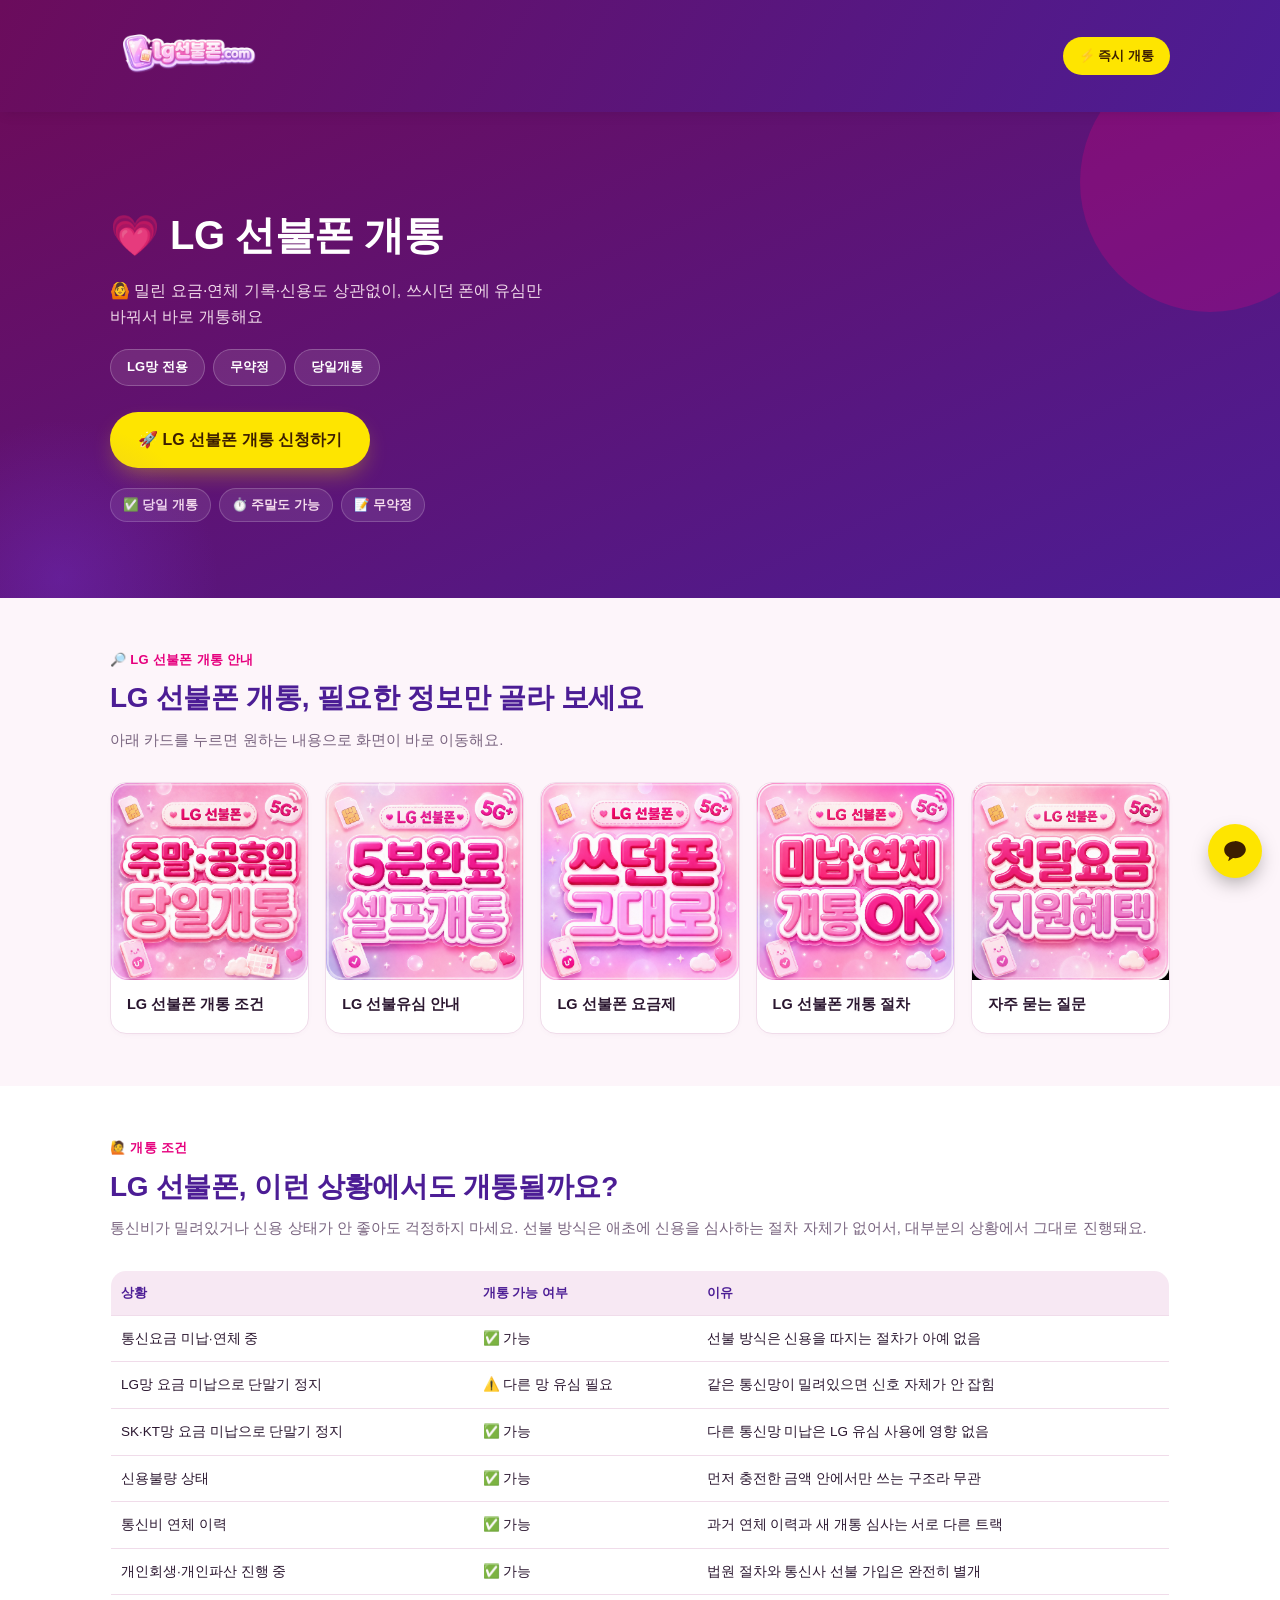
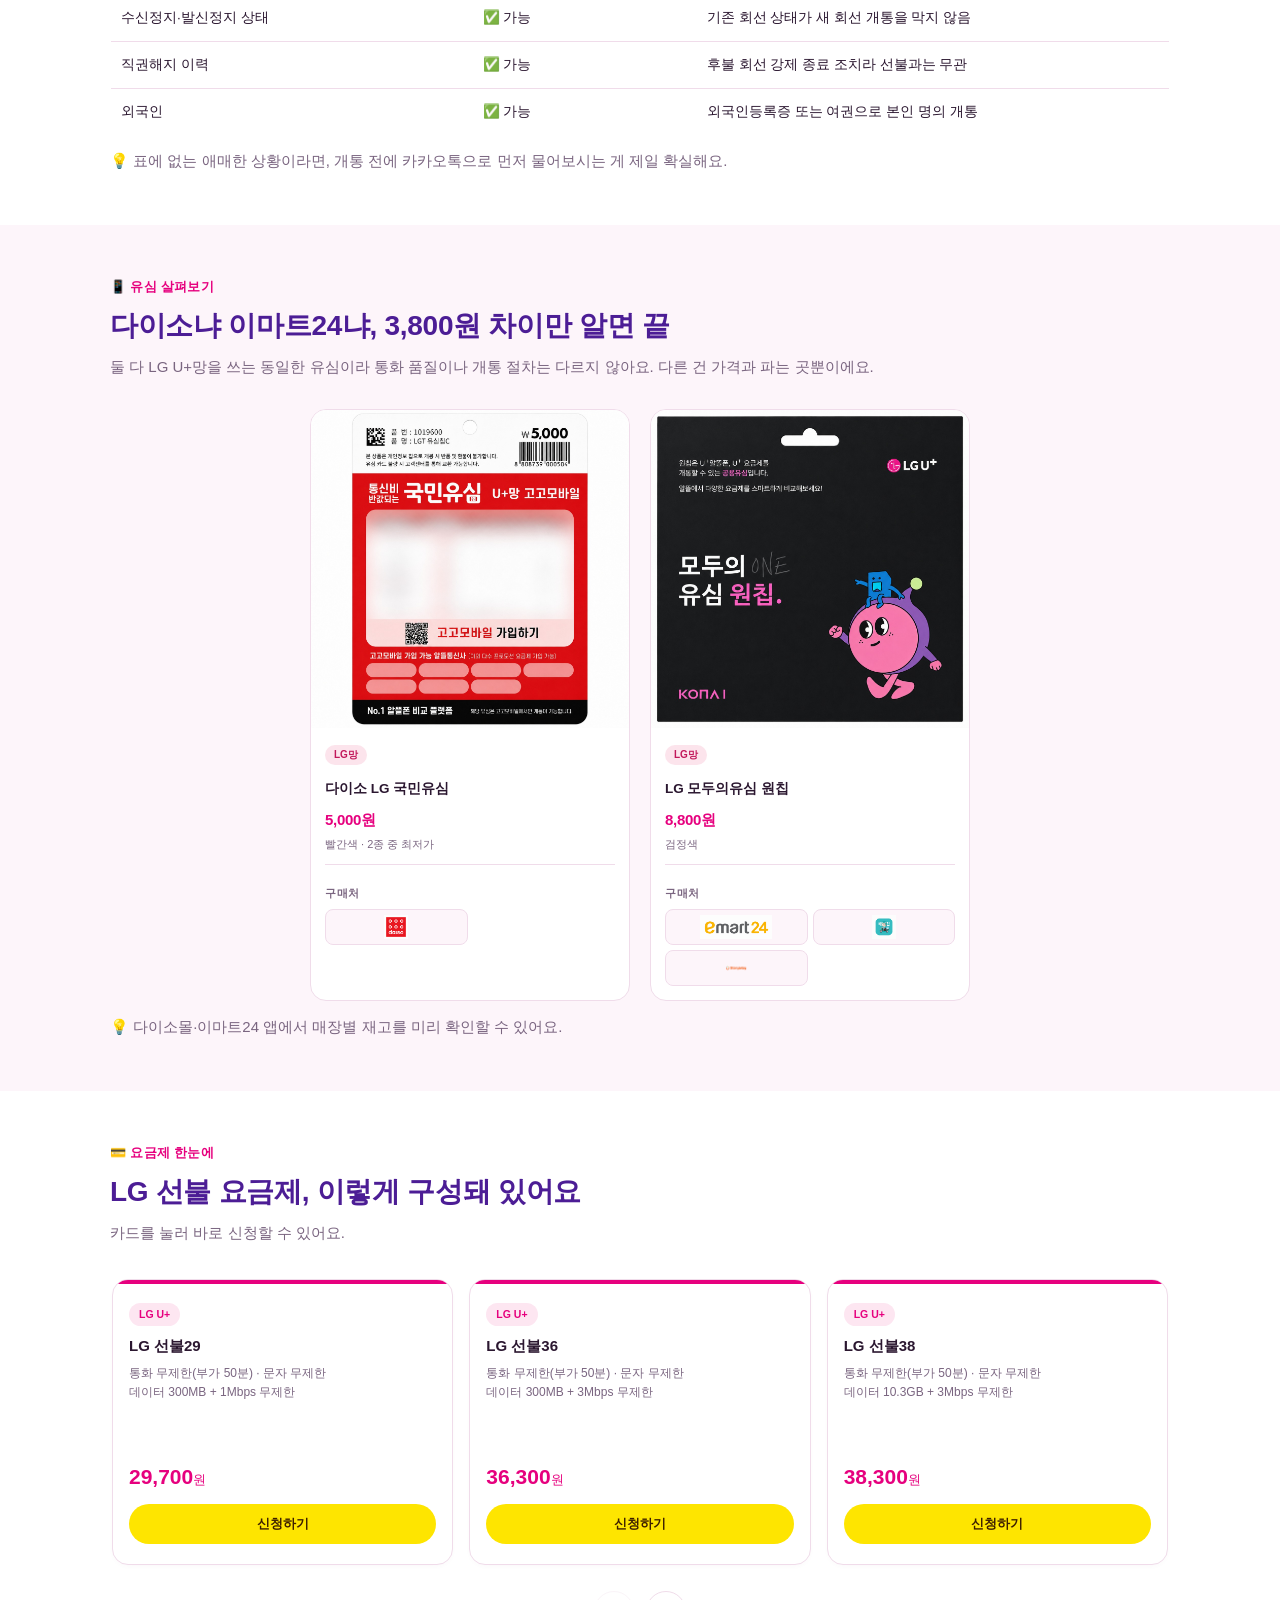
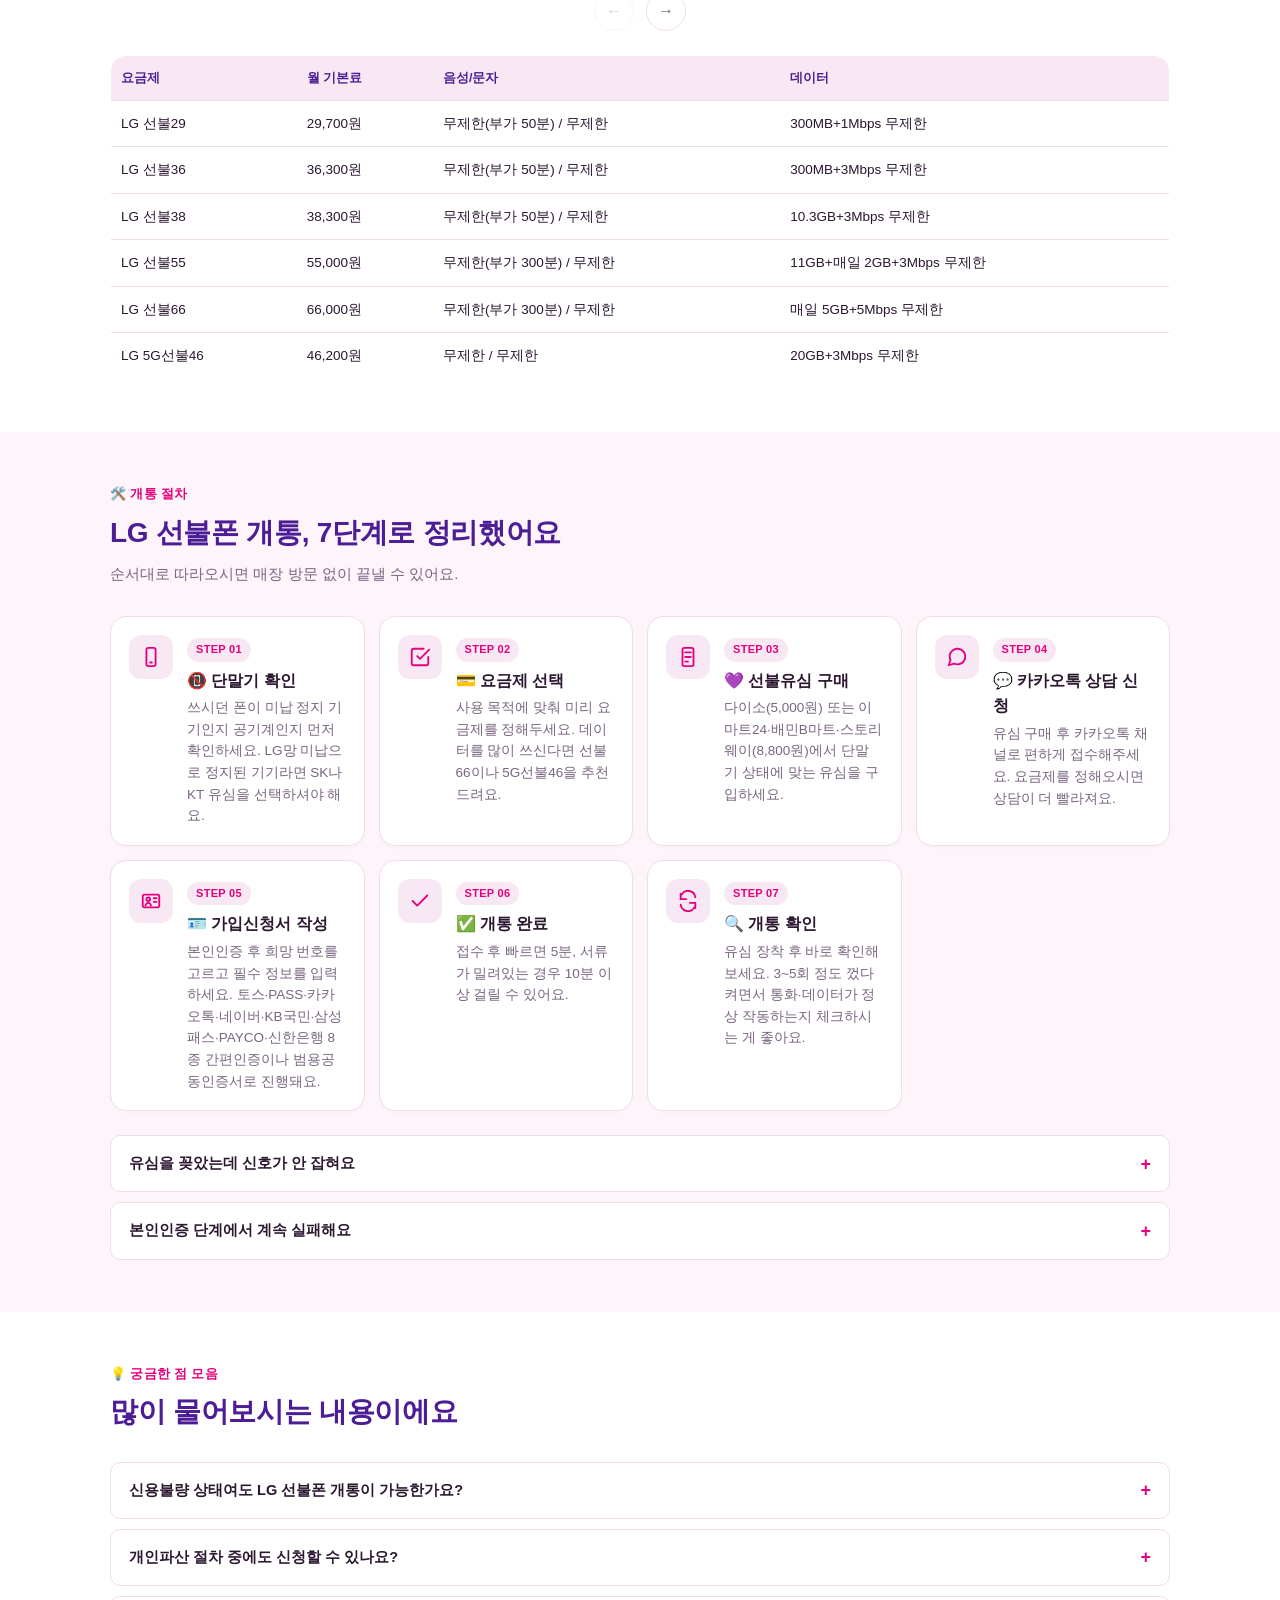
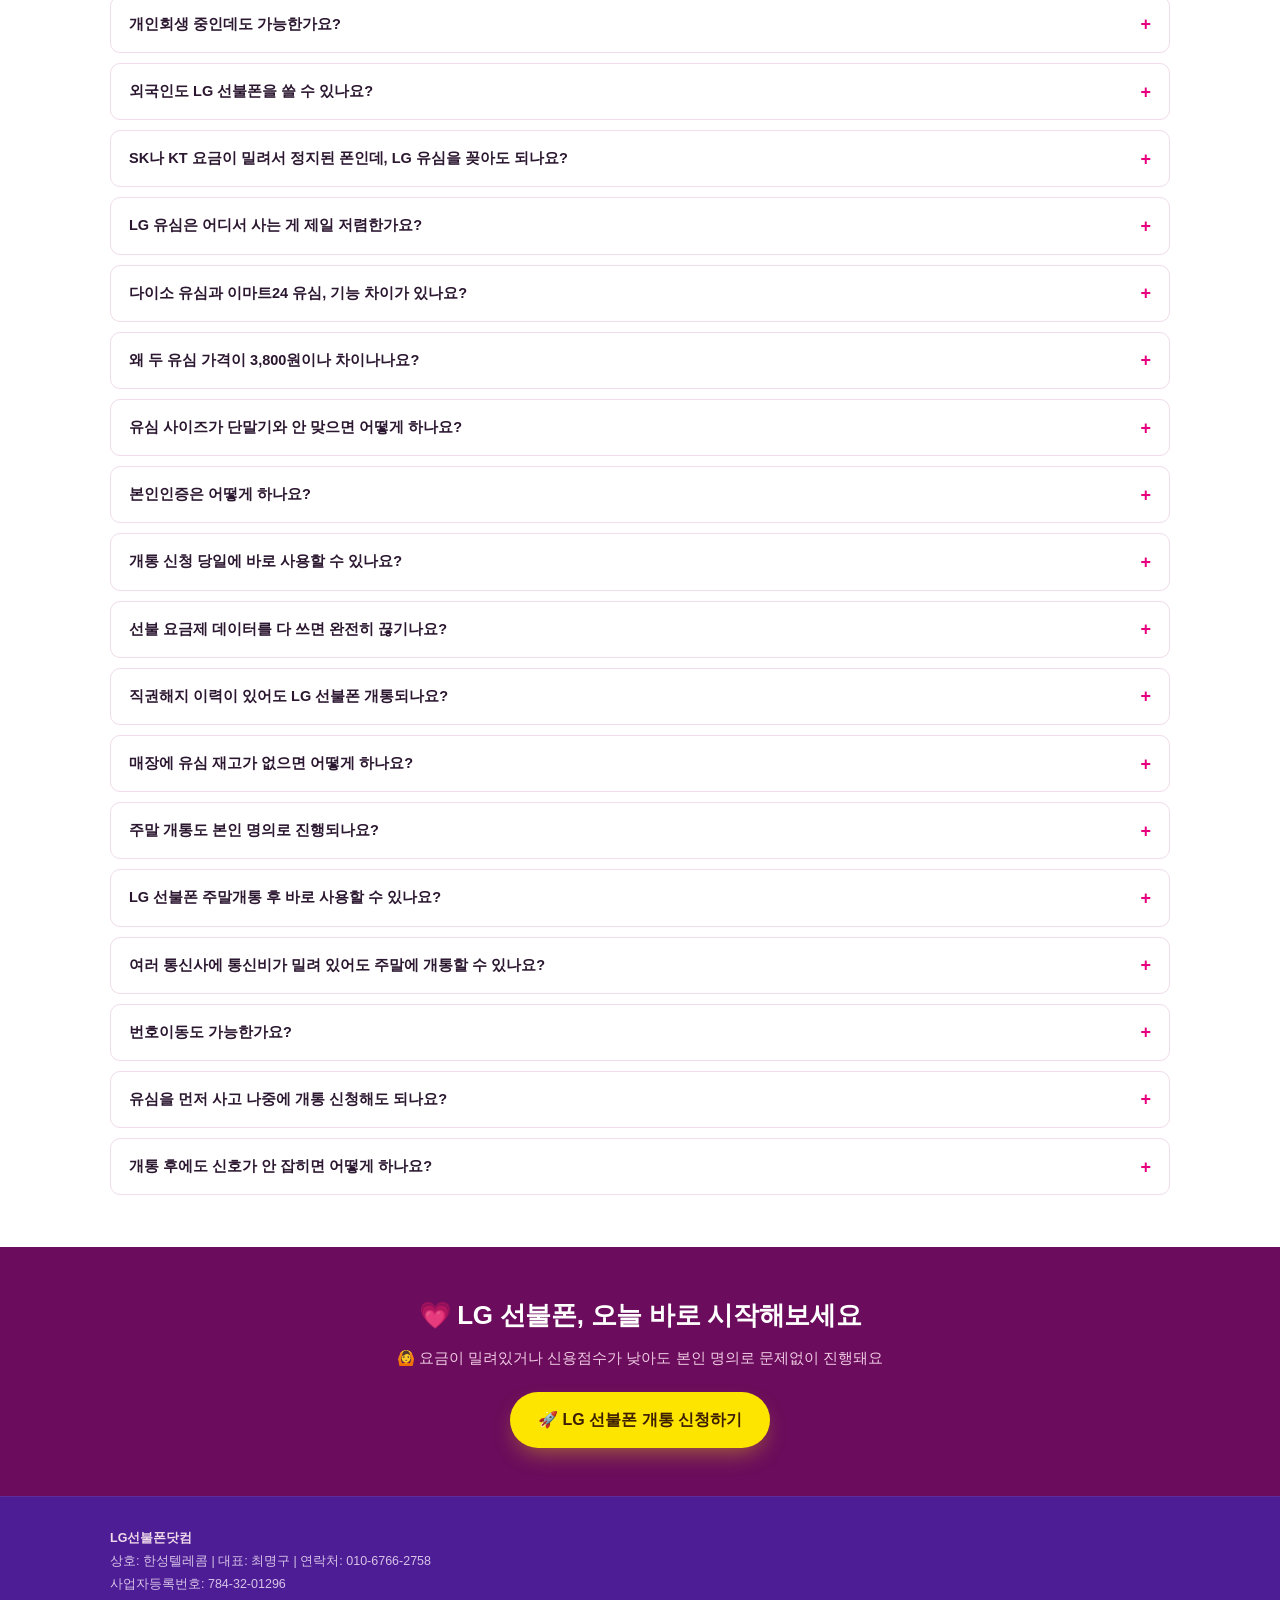
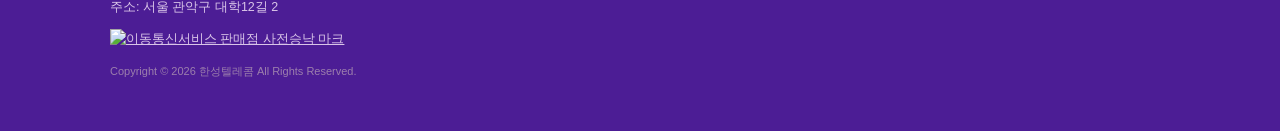
==== commit 20a0c2da: "Add files via upload" ====
--- a/index.html
+++ b/index.html
@@ -307,8 +307,8 @@
 <section class="section alt">
   <div class="wrap">
     <div class="section-head">
-      <span class="section-eyebrow">🔎 빠른 안내</span>
-      <h2>필요한 정보만 골라 보세요</h2>
+      <span class="section-eyebrow">🔎 LG 선불폰 개통 안내</span>
+      <h2>LG 선불폰 개통, 필요한 정보만 골라 보세요</h2>
       <p class="section-desc">아래 카드를 누르면 원하는 내용으로 화면이 바로 이동해요.</p>
     </div>
     <div class="card-grid">
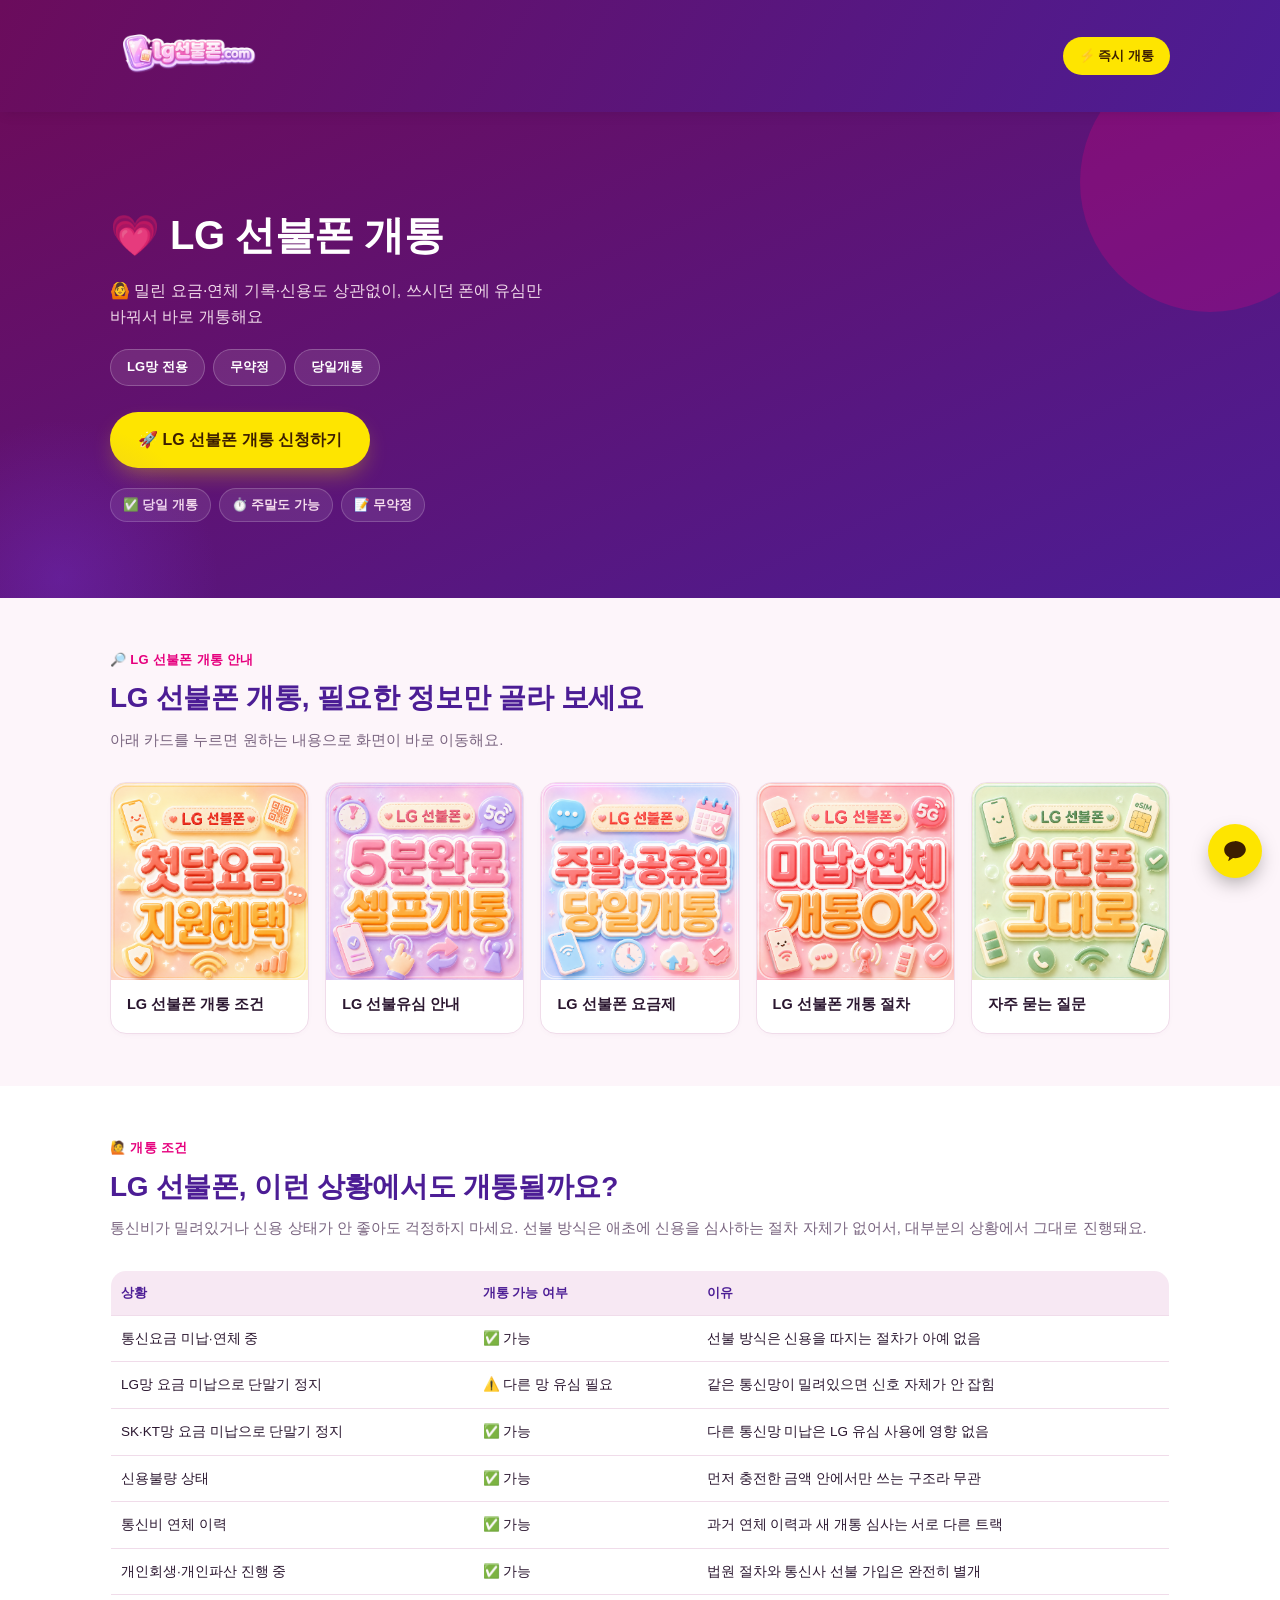
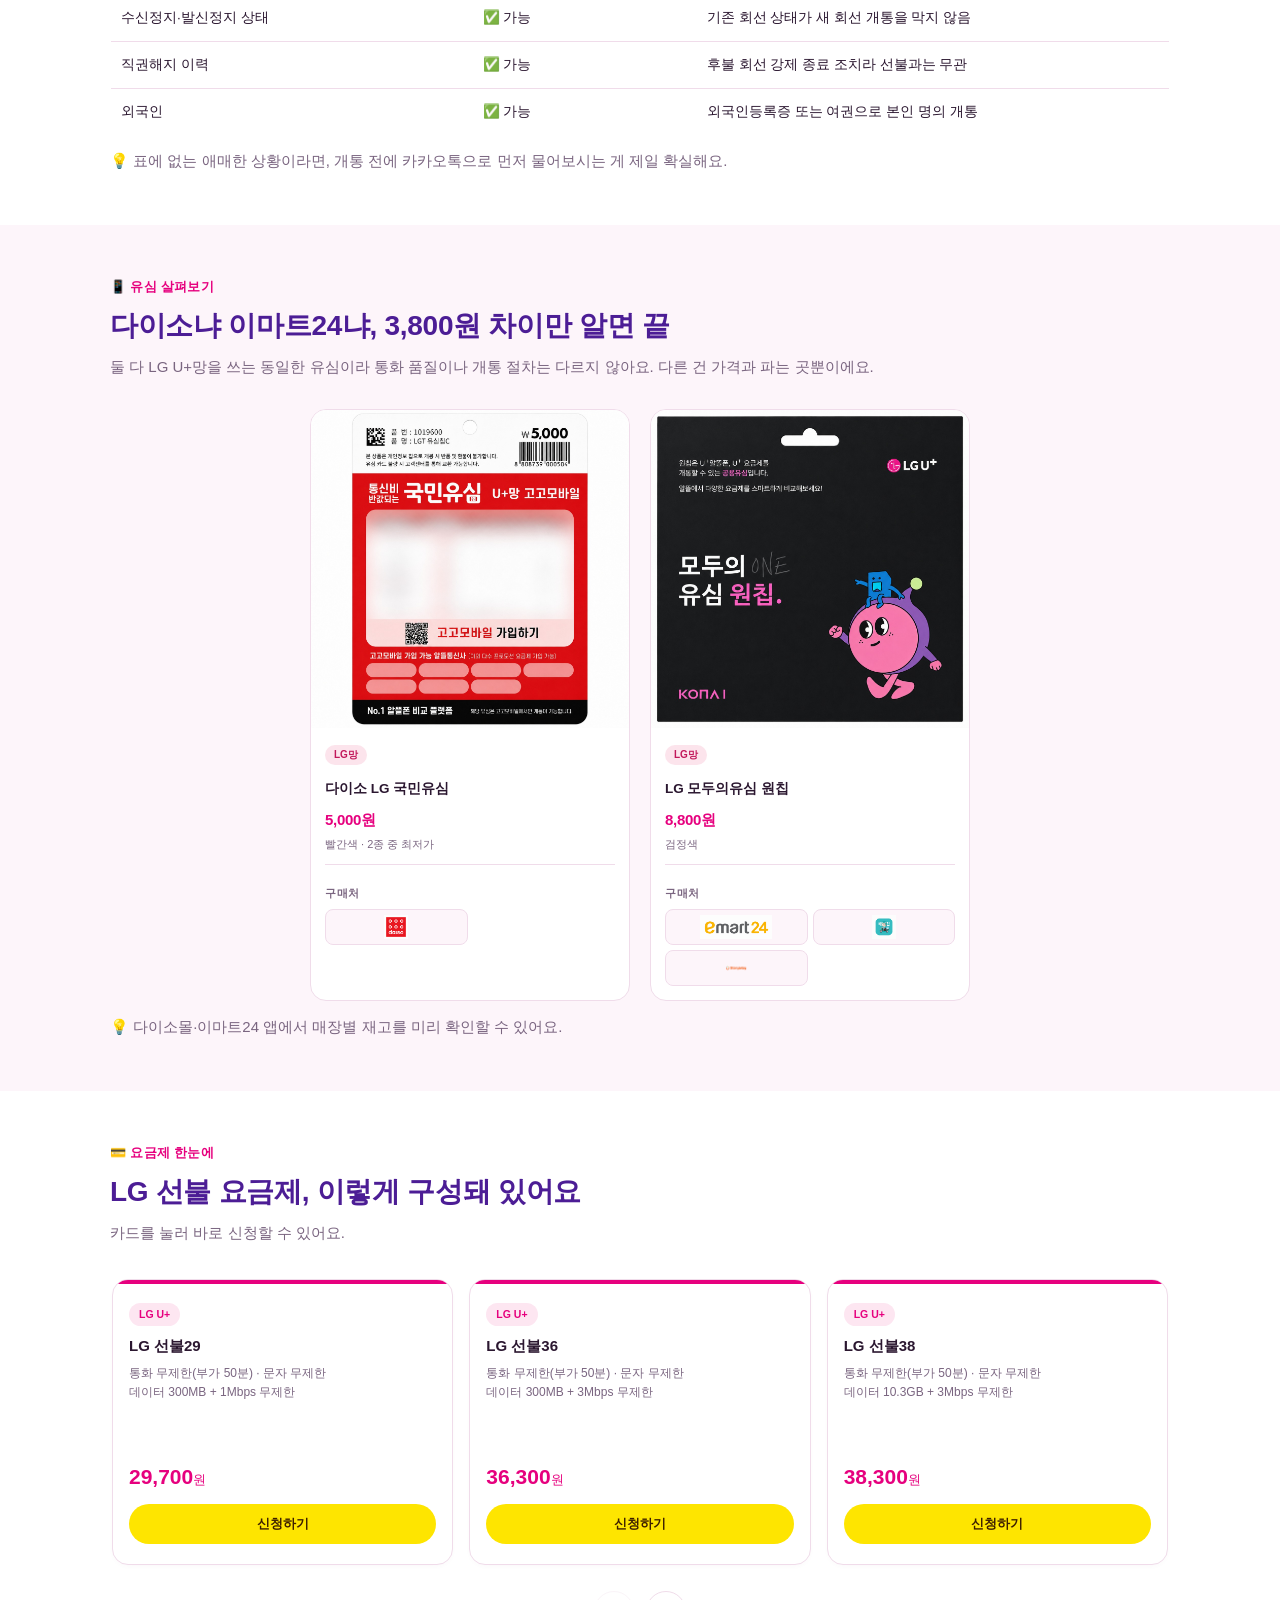
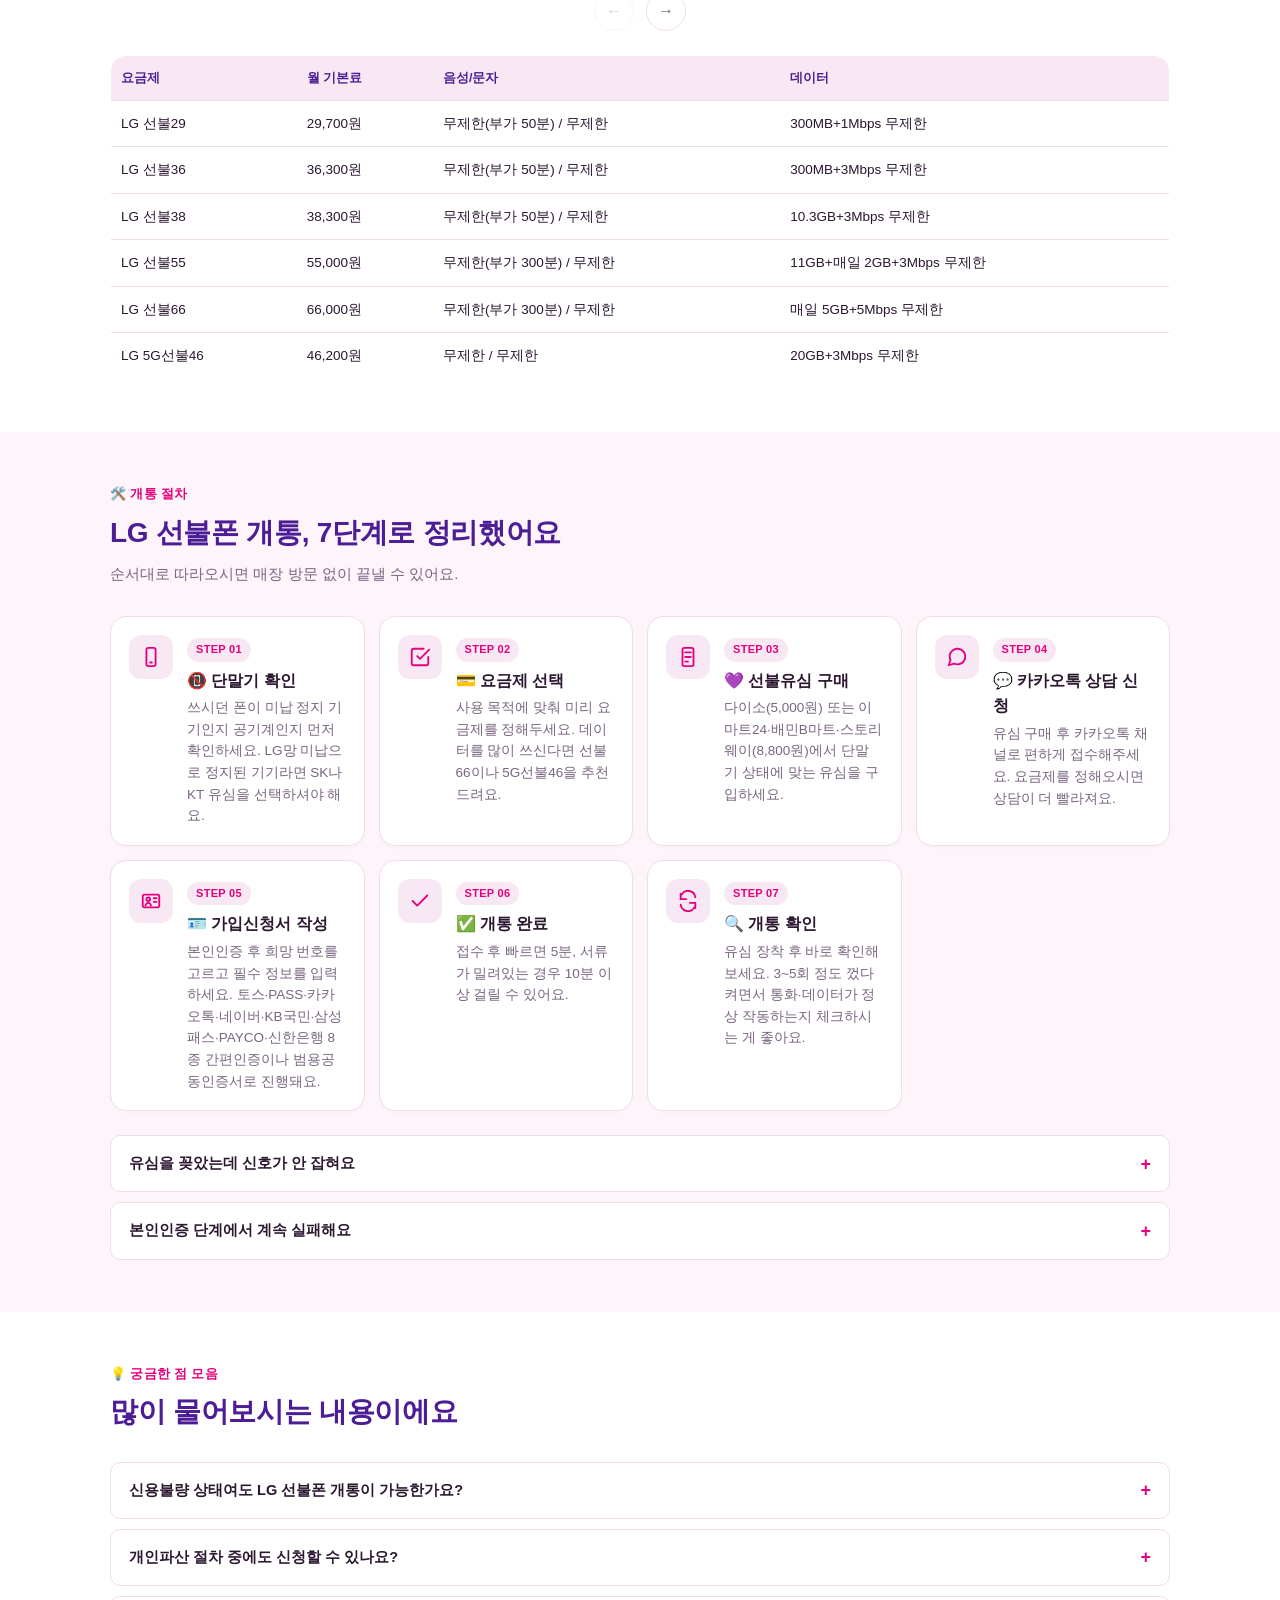
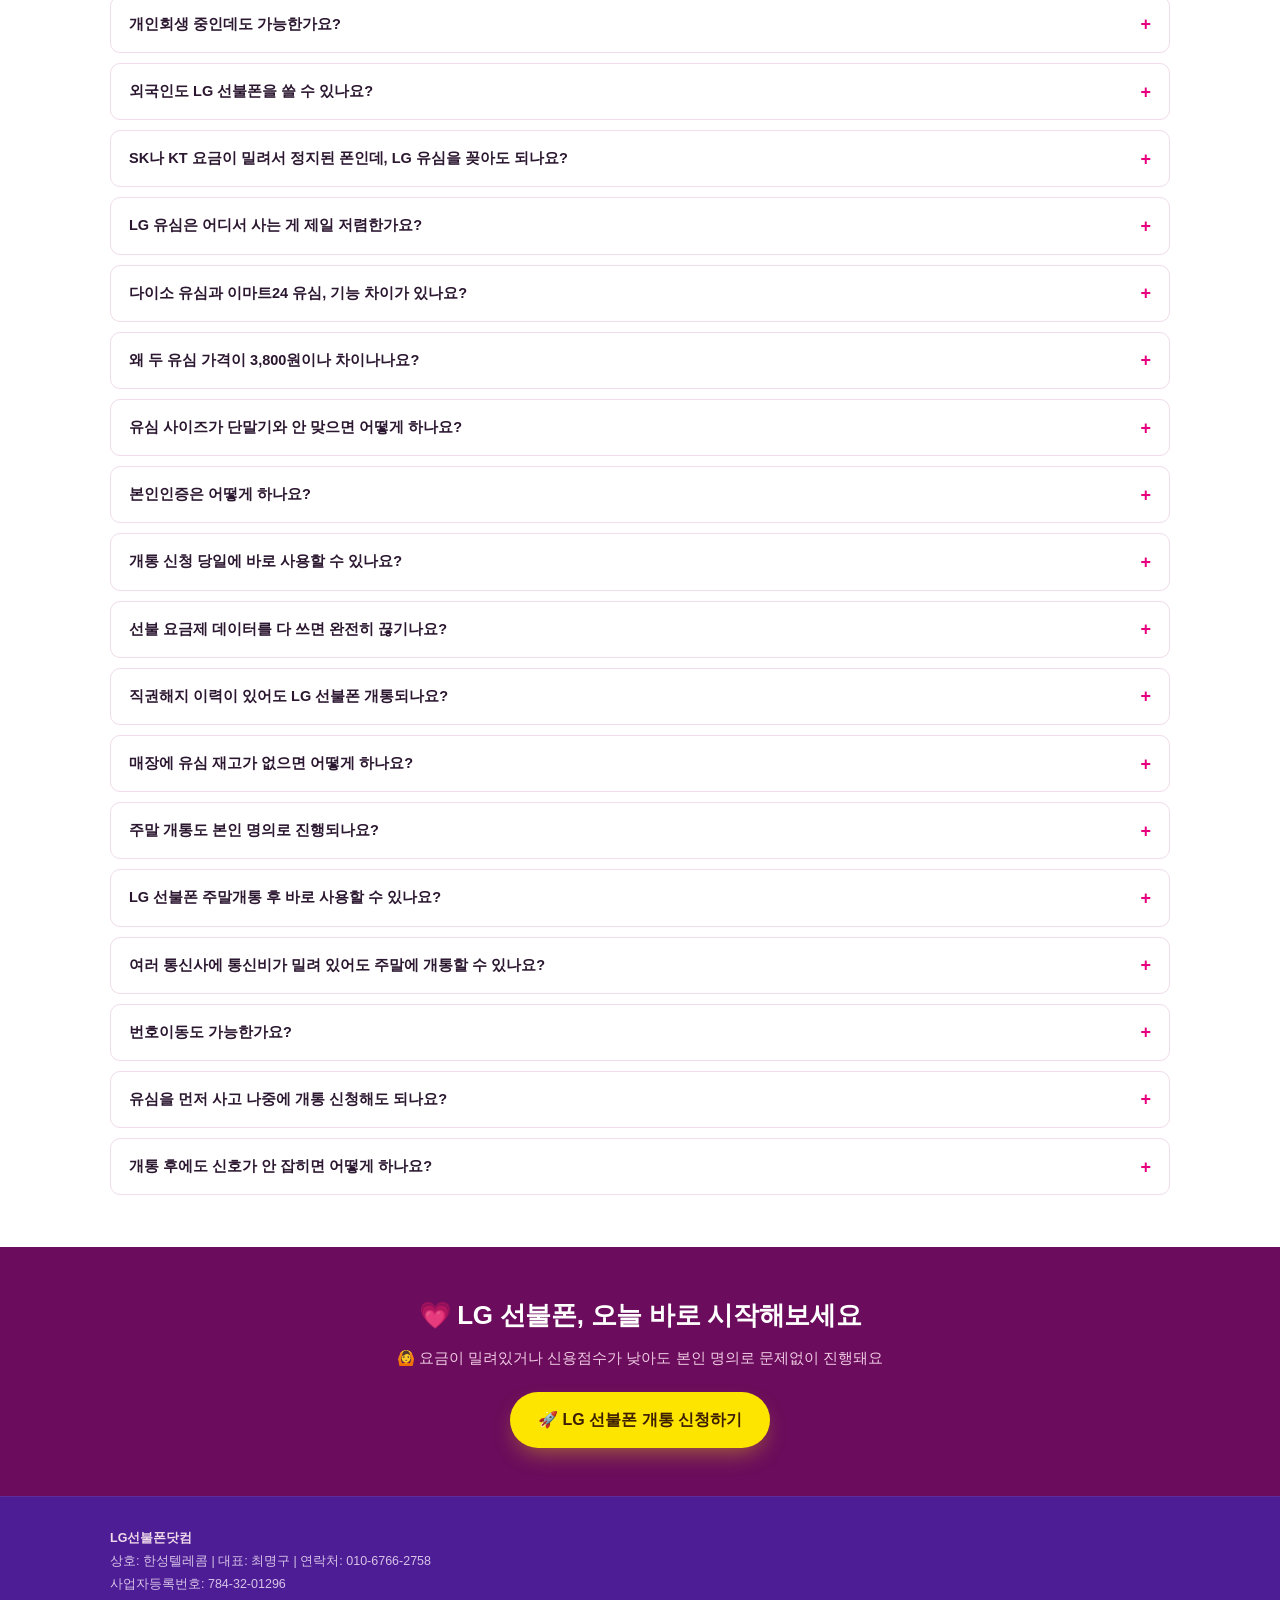
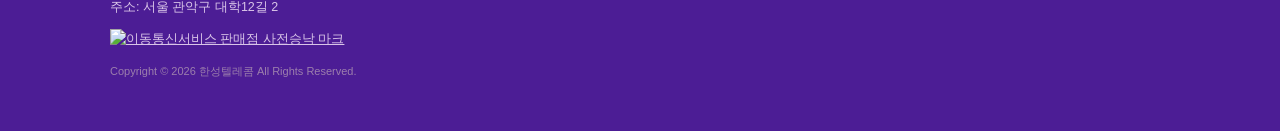
==== commit d0645bdc: "Add files via upload" ====
--- a/index.html
+++ b/index.html
@@ -313,23 +313,23 @@
     </div>
     <div class="card-grid">
       <a href="#condition" class="info-card">
-        <div class="info-card-img"><img src="/images/card-weekend.jpg" alt="LG 선불폰 개통 조건" width="500" height="500" loading="eager" fetchpriority="high" decoding="async"></div>
+        <div class="info-card-img"><img src="/images/lgcard_1.png" alt="LG 선불폰 개통 조건" width="500" height="500" loading="eager" fetchpriority="high" decoding="async"></div>
         <div class="info-card-title">LG 선불폰 개통 조건</div>
       </a>
       <a href="#usim" class="info-card">
-        <div class="info-card-img"><img src="/images/card-lg-usim.jpg" alt="LG 선불유심 안내" width="500" height="500" loading="lazy" decoding="async"></div>
+        <div class="info-card-img"><img src="/images/lgcard_2.png" alt="LG 선불유심 안내" width="500" height="500" loading="lazy" decoding="async"></div>
         <div class="info-card-title">LG 선불유심 안내</div>
       </a>
       <a href="#plan" class="info-card">
-        <div class="info-card-img"><img src="/images/card-lg-plan.jpg" alt="LG 선불폰 요금제" width="500" height="500" loading="lazy" decoding="async"></div>
+        <div class="info-card-img"><img src="/images/lgcard_3.png" alt="LG 선불폰 요금제" width="500" height="500" loading="lazy" decoding="async"></div>
         <div class="info-card-title">LG 선불폰 요금제</div>
       </a>
       <a href="#howto" class="info-card">
-        <div class="info-card-img"><img src="/images/card-lg-usim-types.jpg" alt="LG 선불폰 개통 절차" width="500" height="500" loading="lazy" decoding="async"></div>
+        <div class="info-card-img"><img src="/images/lgcard_4.png" alt="LG 선불폰 개통 절차" width="500" height="500" loading="lazy" decoding="async"></div>
         <div class="info-card-title">LG 선불폰 개통 절차</div>
       </a>
       <a href="#faq" class="info-card">
-        <div class="info-card-img"><img src="/images/card-lg-home.jpg" alt="자주 묻는 질문" width="500" height="500" loading="lazy" decoding="async"></div>
+        <div class="info-card-img"><img src="/images/lgcard_5.png" alt="자주 묻는 질문" width="500" height="500" loading="lazy" decoding="async"></div>
         <div class="info-card-title">자주 묻는 질문</div>
       </a>
     </div>
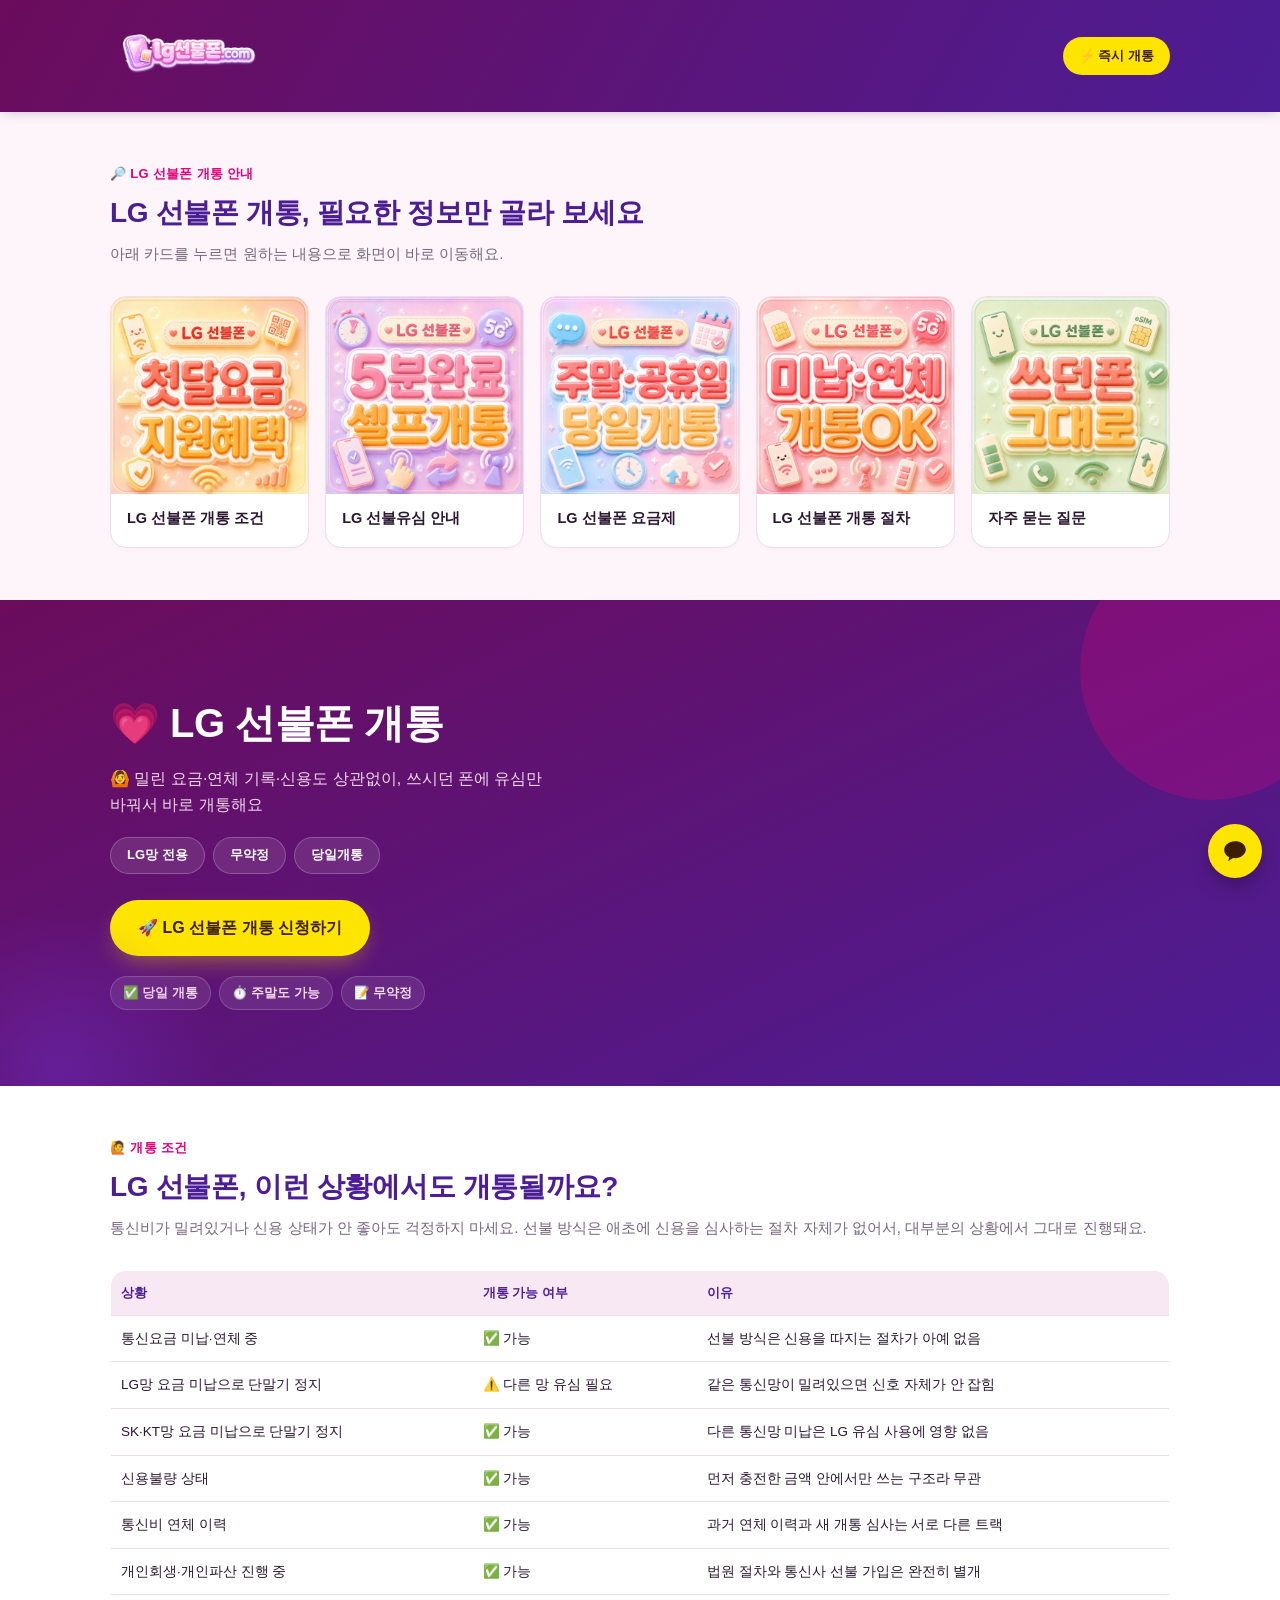
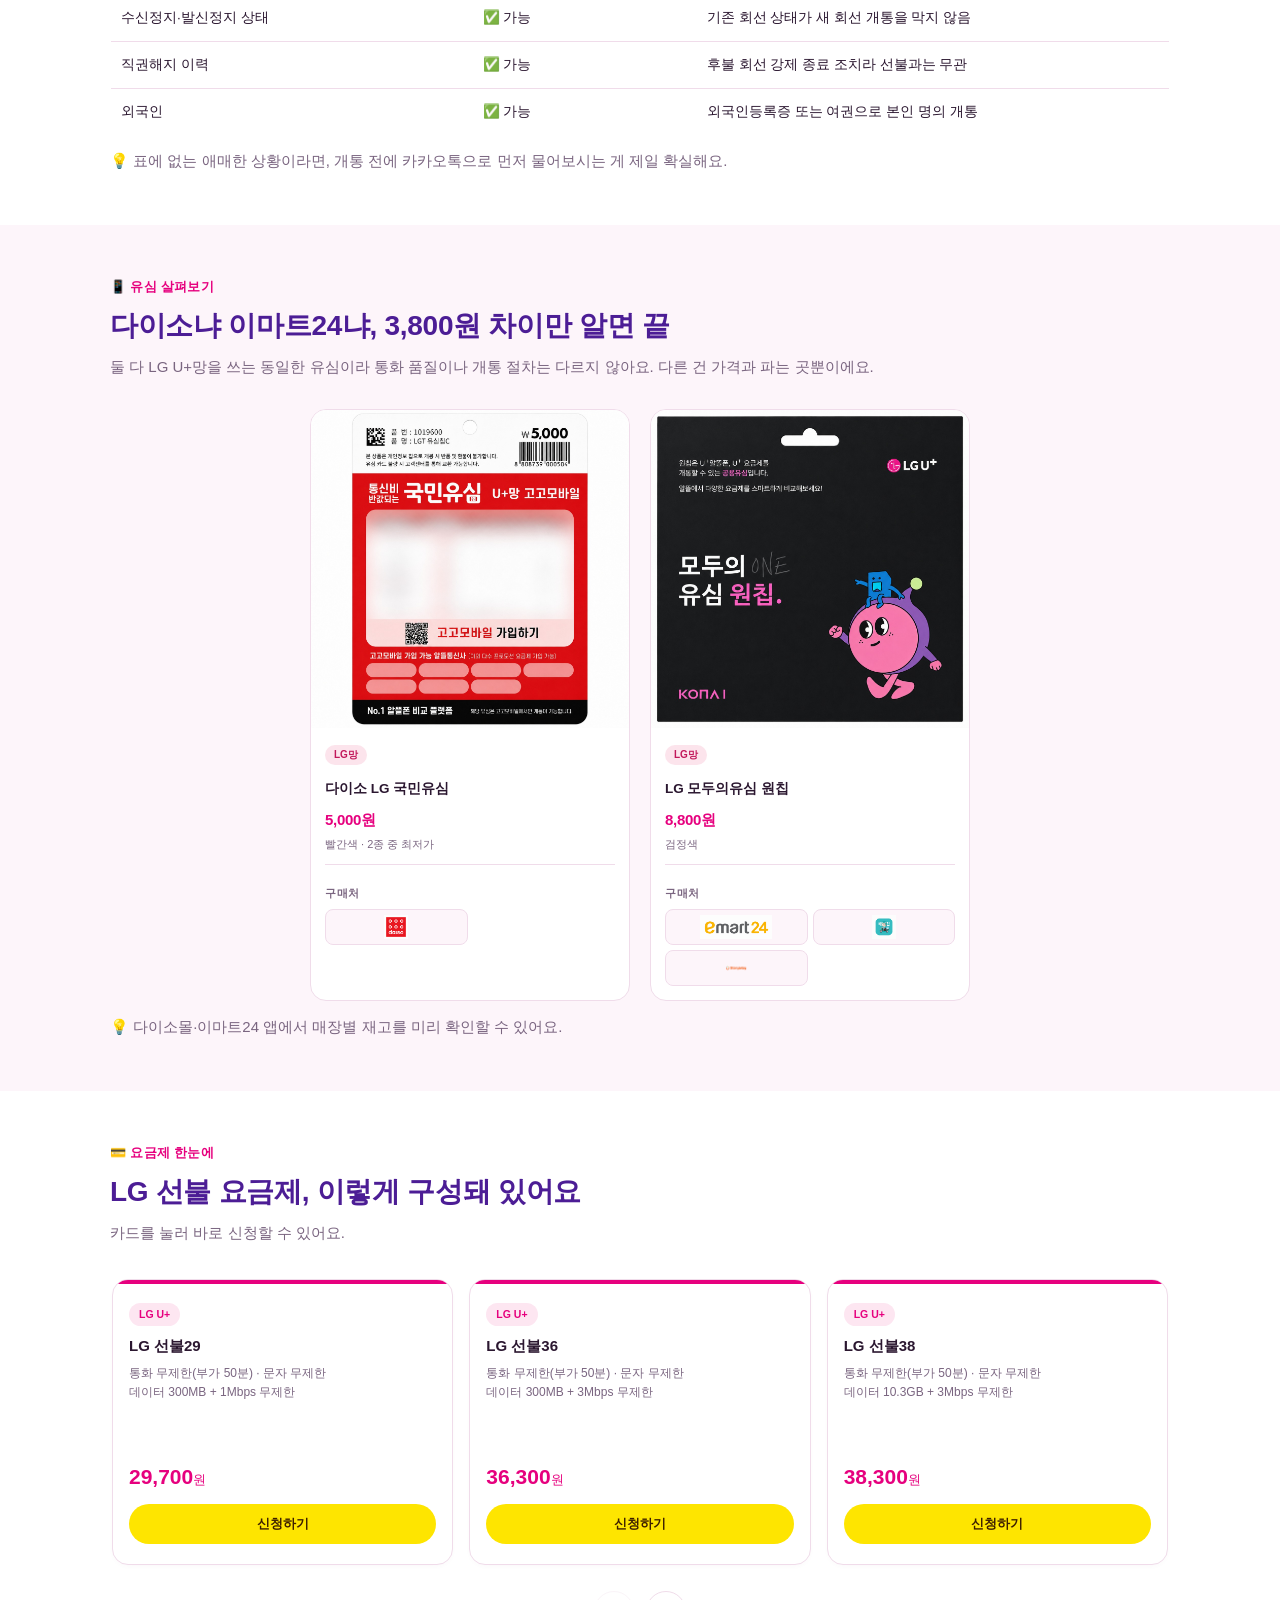
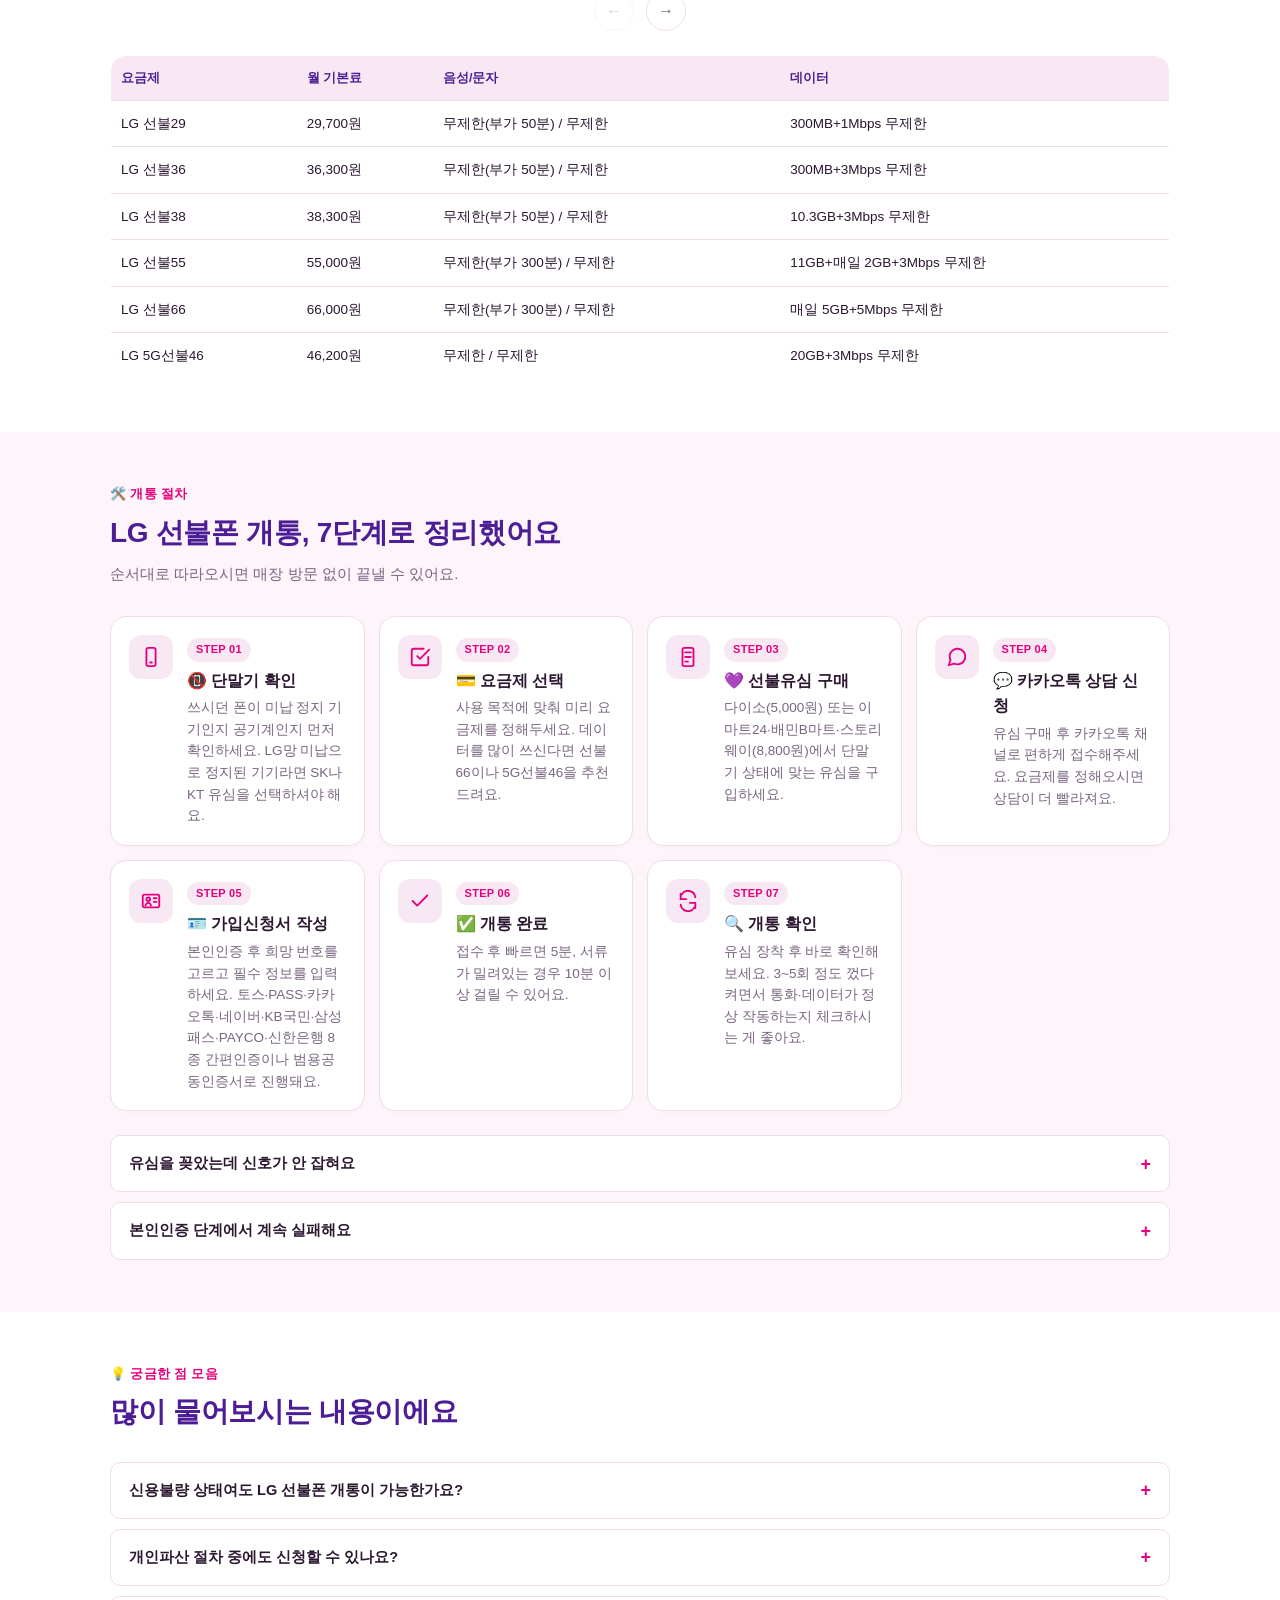
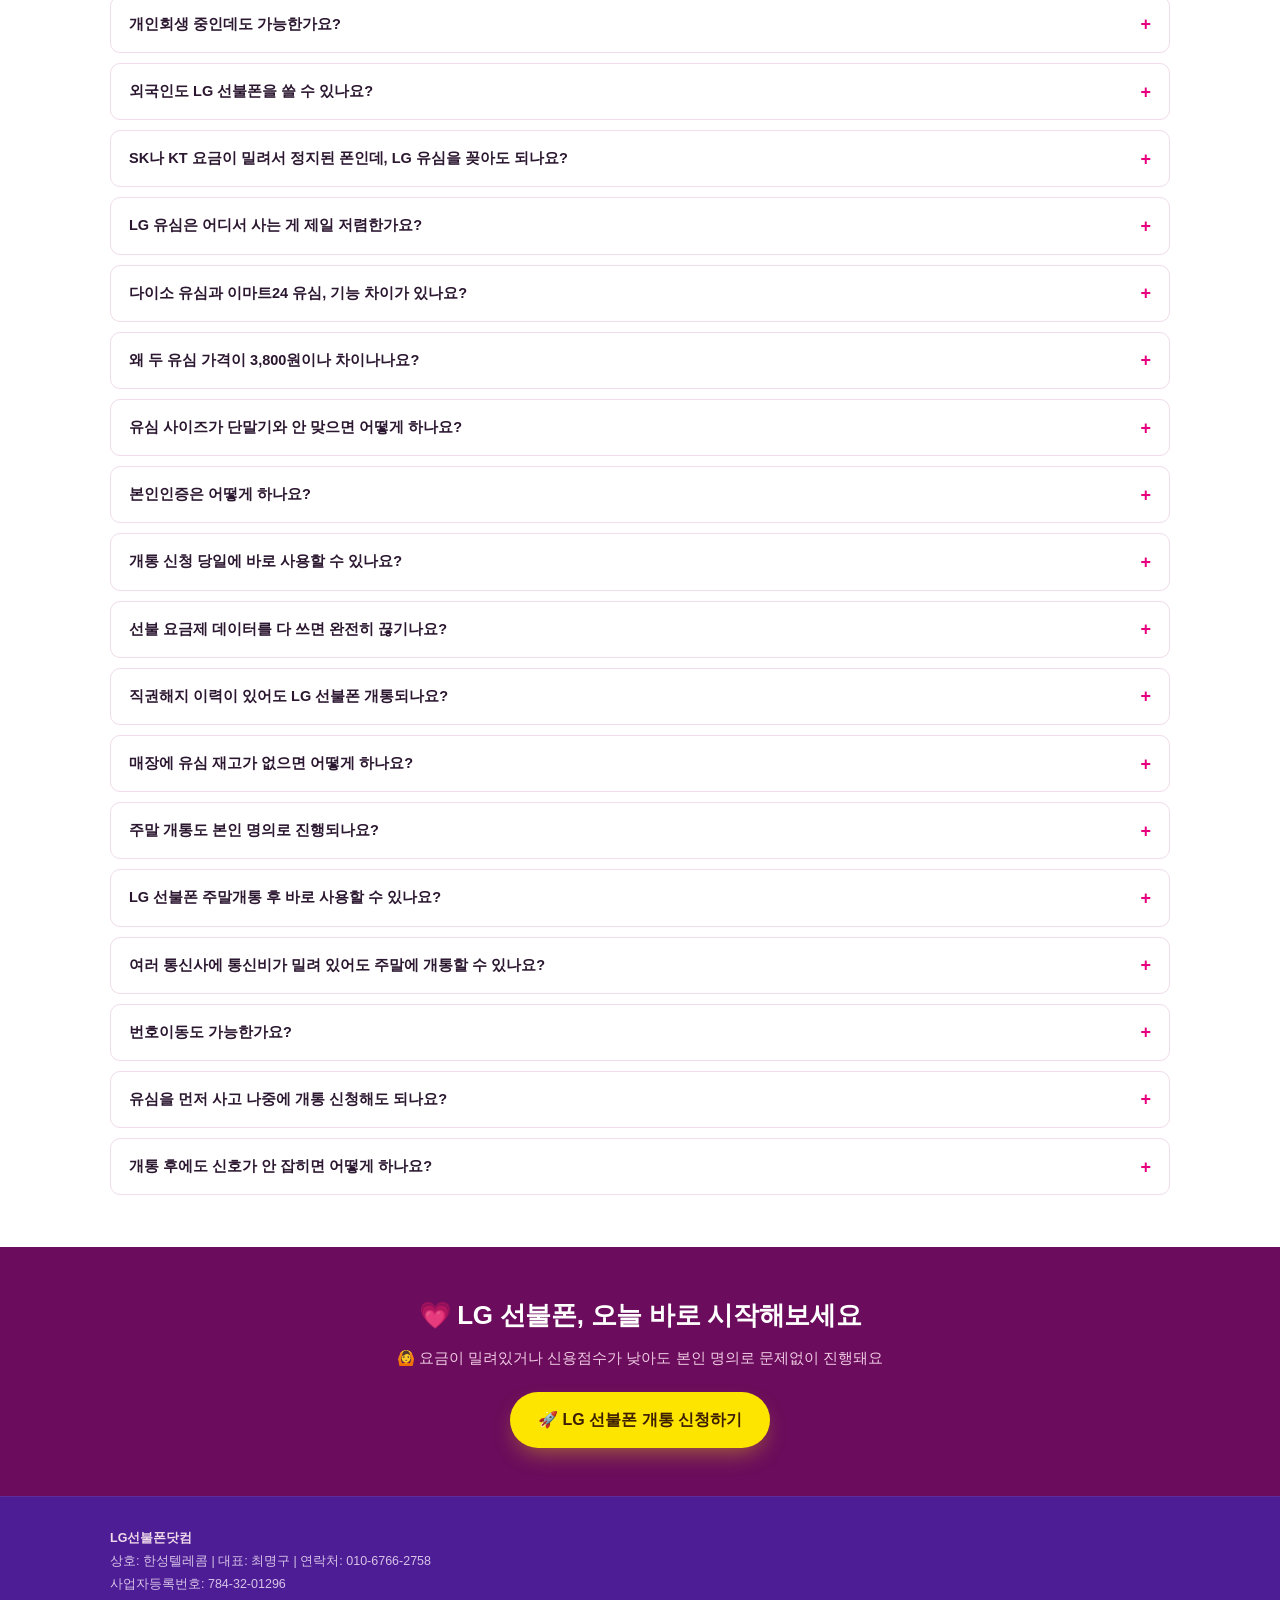
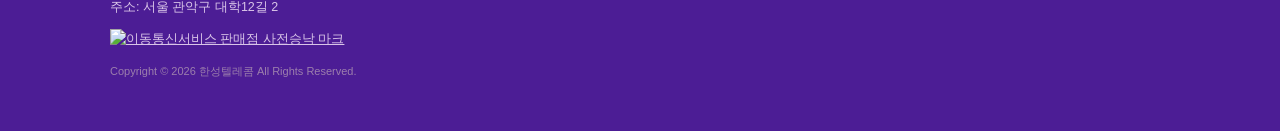
==== commit d995cfbe: "Add files via upload" ====
--- a/index.html
+++ b/index.html
@@ -281,6 +281,38 @@
   </div>
 </header>
 
+<section class="section alt">
+  <div class="wrap">
+    <div class="section-head">
+      <span class="section-eyebrow">🔎 LG 선불폰 개통 안내</span>
+      <h2>LG 선불폰 개통, 필요한 정보만 골라 보세요</h2>
+      <p class="section-desc">아래 카드를 누르면 원하는 내용으로 화면이 바로 이동해요.</p>
+    </div>
+    <div class="card-grid">
+      <a href="#condition" class="info-card">
+        <div class="info-card-img"><img src="/images/lgcard_1.jpg" alt="LG 선불폰 개통 조건" width="500" height="500" loading="eager" fetchpriority="high" decoding="async"></div>
+        <div class="info-card-title">LG 선불폰 개통 조건</div>
+      </a>
+      <a href="#usim" class="info-card">
+        <div class="info-card-img"><img src="/images/lgcard_2.jpg" alt="LG 선불유심 안내" width="500" height="500" loading="lazy" decoding="async"></div>
+        <div class="info-card-title">LG 선불유심 안내</div>
+      </a>
+      <a href="#plan" class="info-card">
+        <div class="info-card-img"><img src="/images/lgcard_3.jpg" alt="LG 선불폰 요금제" width="500" height="500" loading="lazy" decoding="async"></div>
+        <div class="info-card-title">LG 선불폰 요금제</div>
+      </a>
+      <a href="#howto" class="info-card">
+        <div class="info-card-img"><img src="/images/lgcard_4.jpg" alt="LG 선불폰 개통 절차" width="500" height="500" loading="lazy" decoding="async"></div>
+        <div class="info-card-title">LG 선불폰 개통 절차</div>
+      </a>
+      <a href="#faq" class="info-card">
+        <div class="info-card-img"><img src="/images/lgcard_5.jpg" alt="자주 묻는 질문" width="500" height="500" loading="lazy" decoding="async"></div>
+        <div class="info-card-title">자주 묻는 질문</div>
+      </a>
+    </div>
+  </div>
+</section>
+
 <section class="hero">
   <div class="wrap hero-grid">
     <div class="hero-copy">
@@ -300,38 +332,6 @@
         <span class="trust-item">⏱️ 주말도 가능</span>
         <span class="trust-item">📝 무약정</span>
       </div>
-    </div>
-  </div>
-</section>
-
-<section class="section alt">
-  <div class="wrap">
-    <div class="section-head">
-      <span class="section-eyebrow">🔎 LG 선불폰 개통 안내</span>
-      <h2>LG 선불폰 개통, 필요한 정보만 골라 보세요</h2>
-      <p class="section-desc">아래 카드를 누르면 원하는 내용으로 화면이 바로 이동해요.</p>
-    </div>
-    <div class="card-grid">
-      <a href="#condition" class="info-card">
-        <div class="info-card-img"><img src="/images/lgcard_1.png" alt="LG 선불폰 개통 조건" width="500" height="500" loading="eager" fetchpriority="high" decoding="async"></div>
-        <div class="info-card-title">LG 선불폰 개통 조건</div>
-      </a>
-      <a href="#usim" class="info-card">
-        <div class="info-card-img"><img src="/images/lgcard_2.png" alt="LG 선불유심 안내" width="500" height="500" loading="lazy" decoding="async"></div>
-        <div class="info-card-title">LG 선불유심 안내</div>
-      </a>
-      <a href="#plan" class="info-card">
-        <div class="info-card-img"><img src="/images/lgcard_3.png" alt="LG 선불폰 요금제" width="500" height="500" loading="lazy" decoding="async"></div>
-        <div class="info-card-title">LG 선불폰 요금제</div>
-      </a>
-      <a href="#howto" class="info-card">
-        <div class="info-card-img"><img src="/images/lgcard_4.png" alt="LG 선불폰 개통 절차" width="500" height="500" loading="lazy" decoding="async"></div>
-        <div class="info-card-title">LG 선불폰 개통 절차</div>
-      </a>
-      <a href="#faq" class="info-card">
-        <div class="info-card-img"><img src="/images/lgcard_5.png" alt="자주 묻는 질문" width="500" height="500" loading="lazy" decoding="async"></div>
-        <div class="info-card-title">자주 묻는 질문</div>
-      </a>
     </div>
   </div>
 </section>
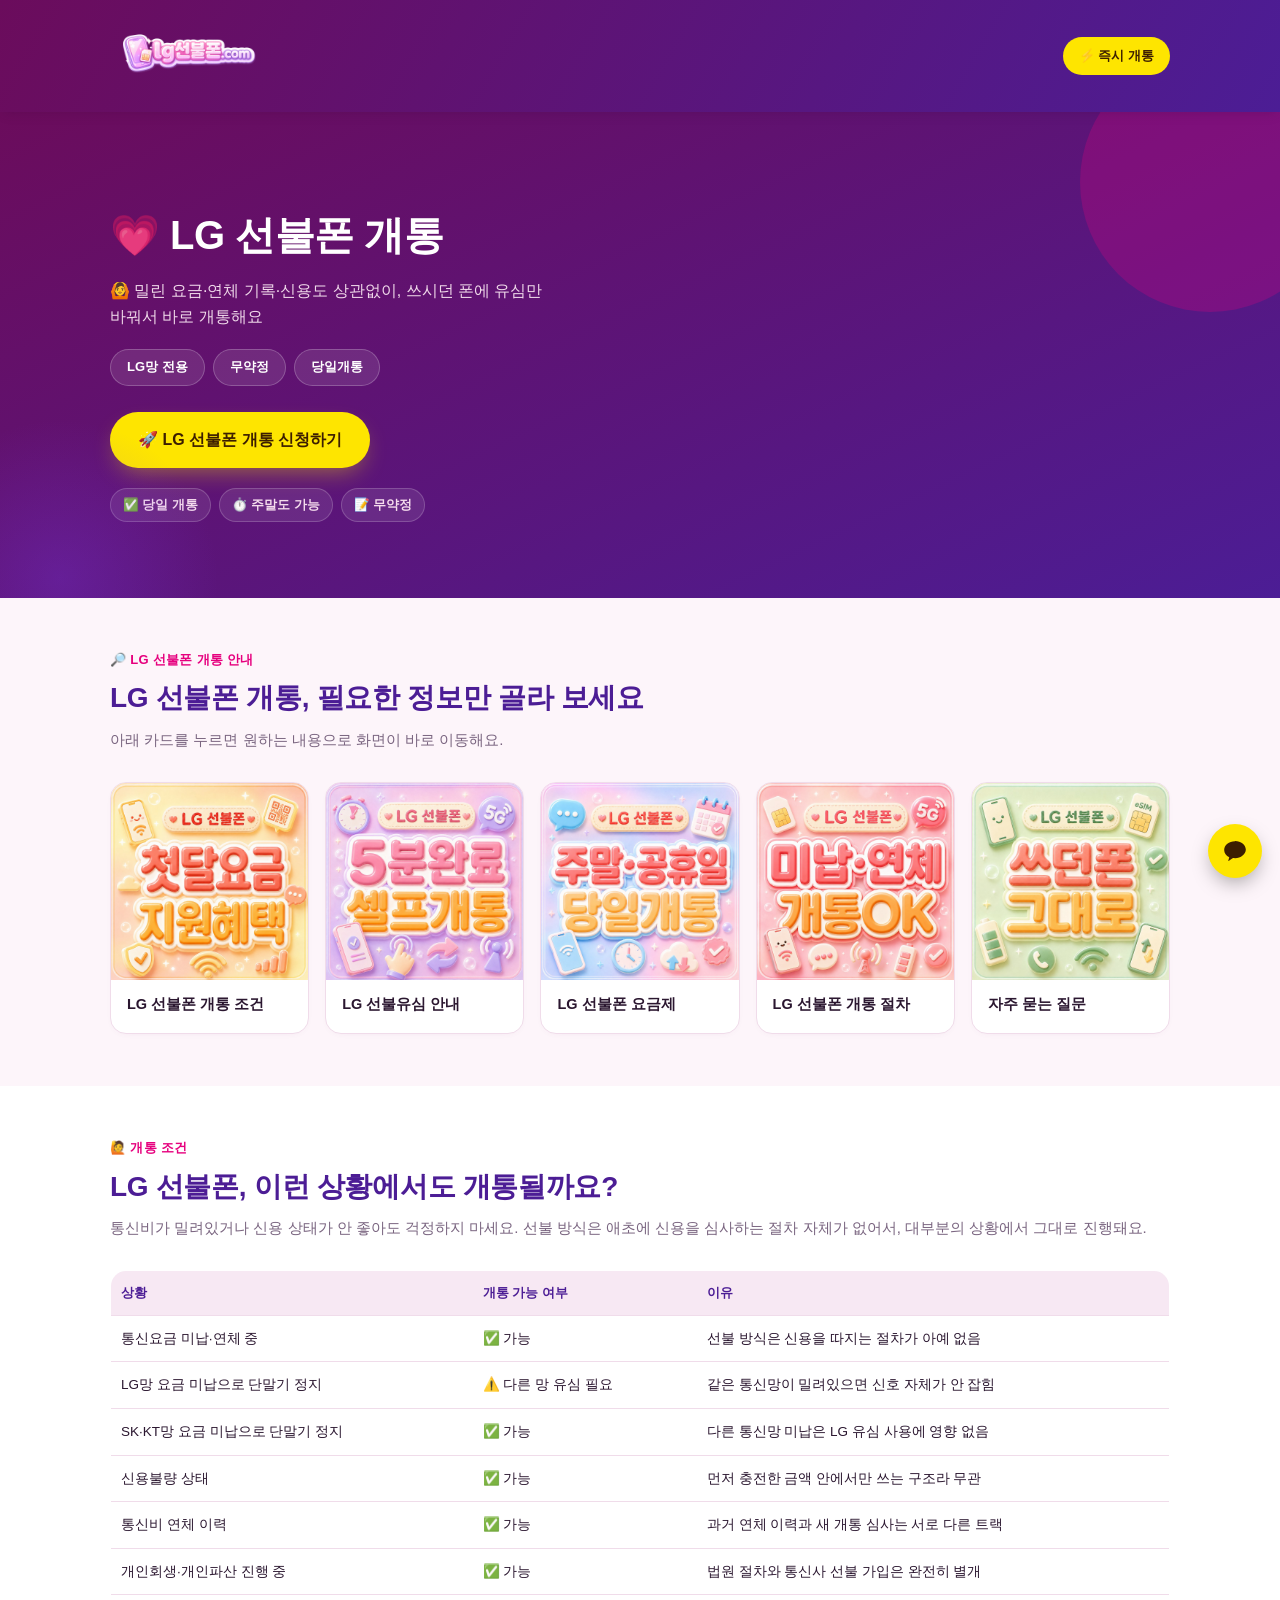
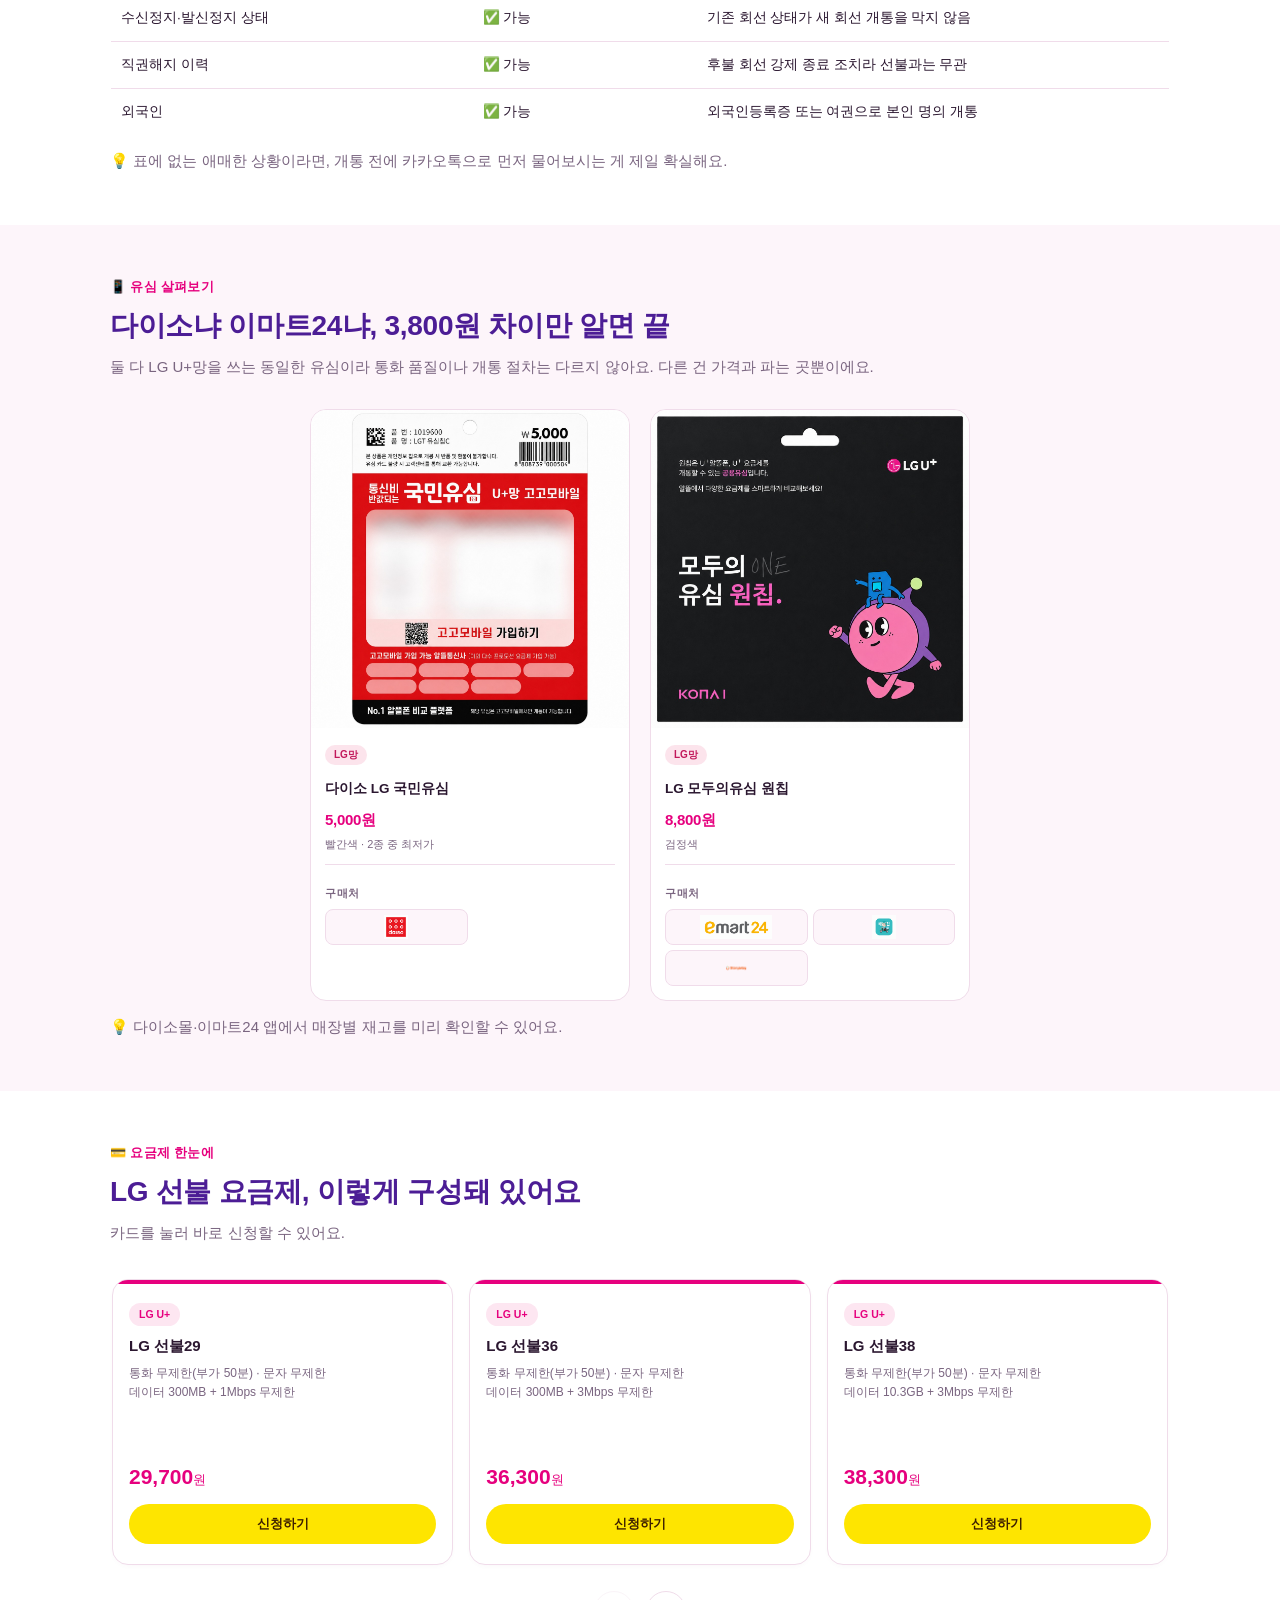
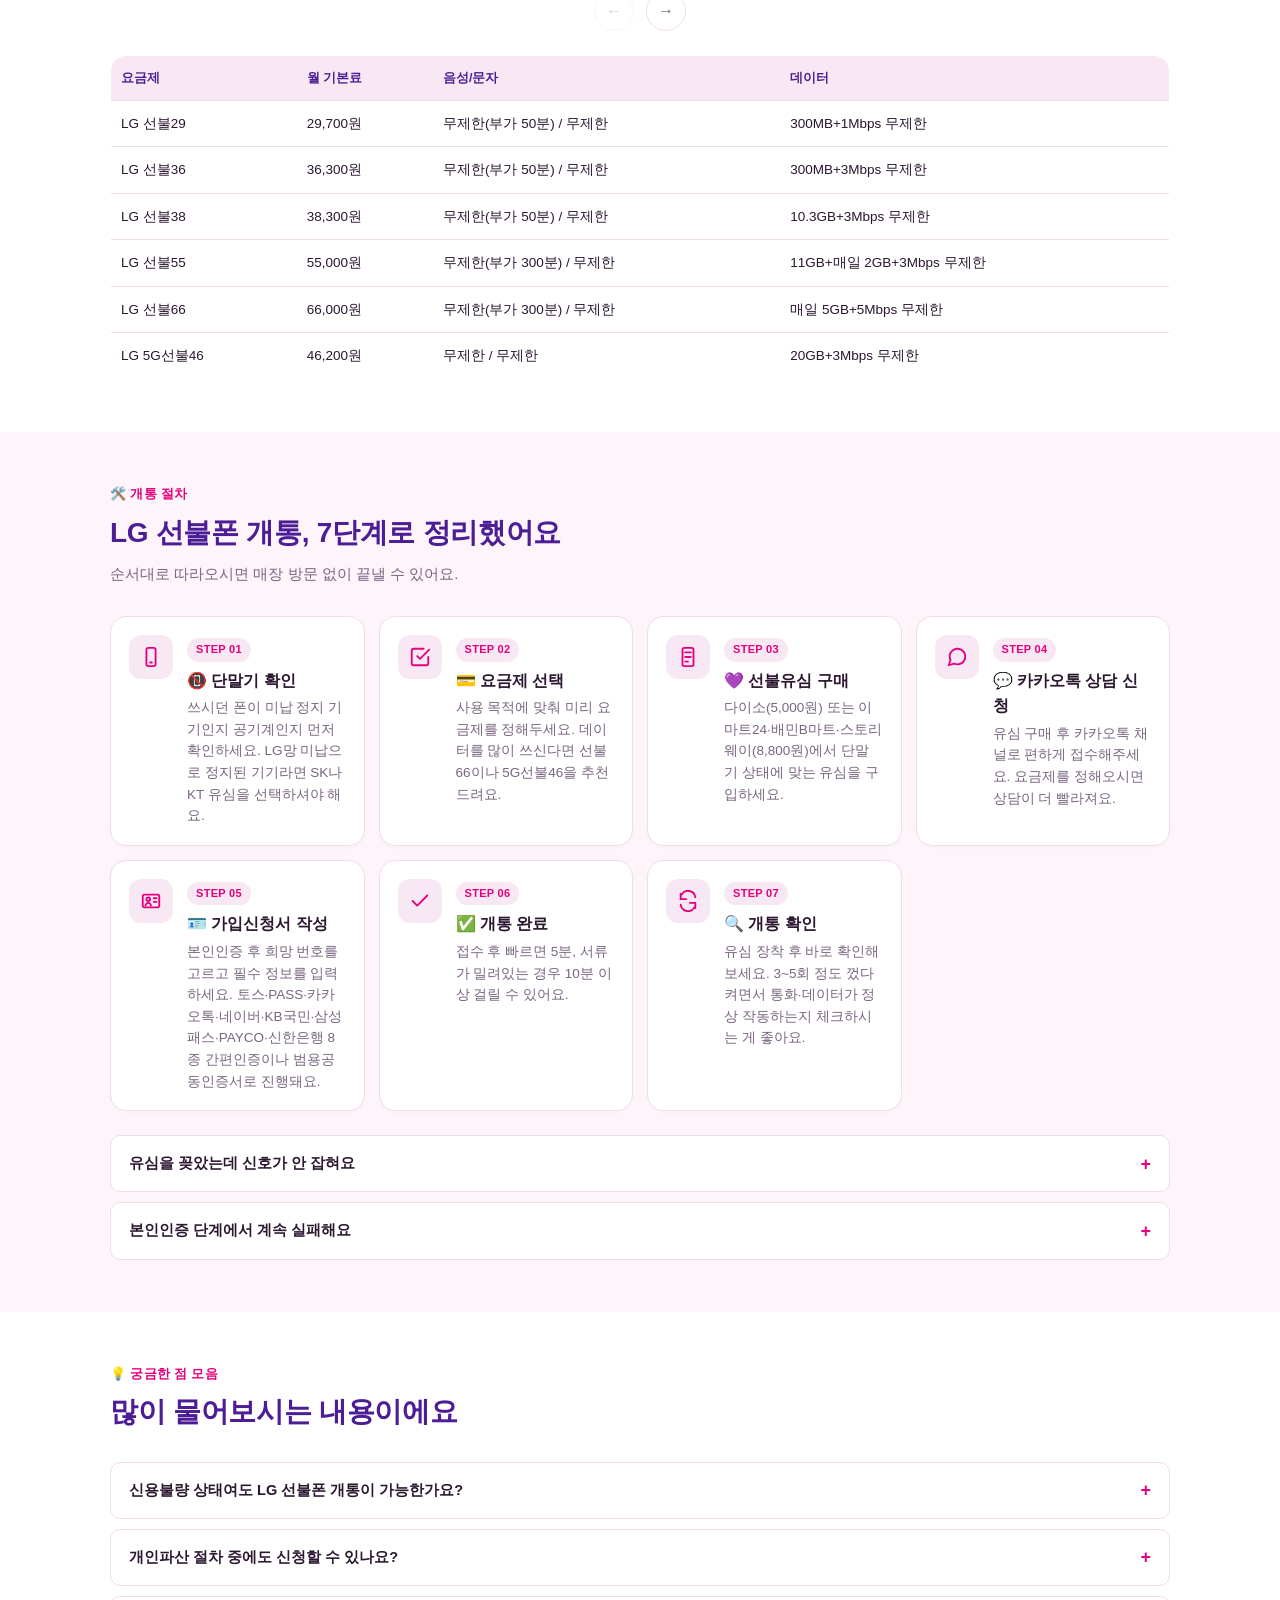
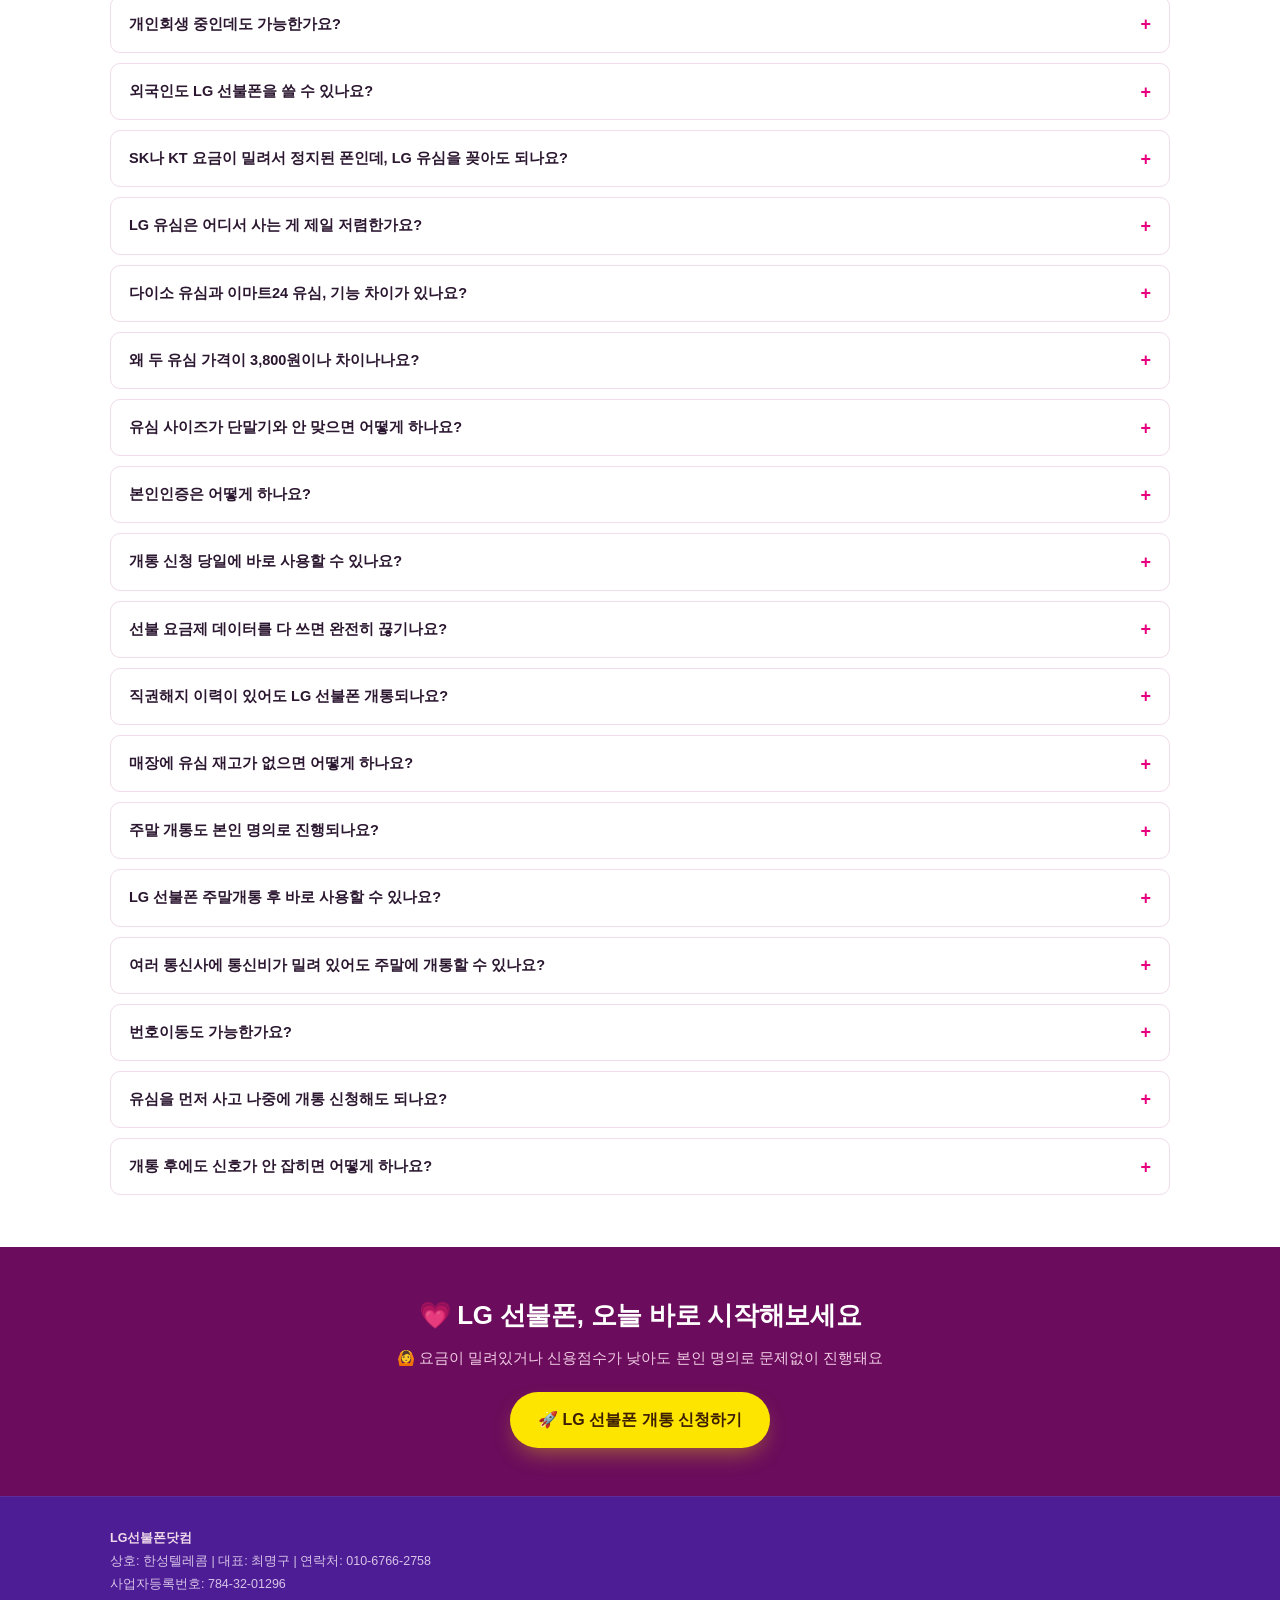
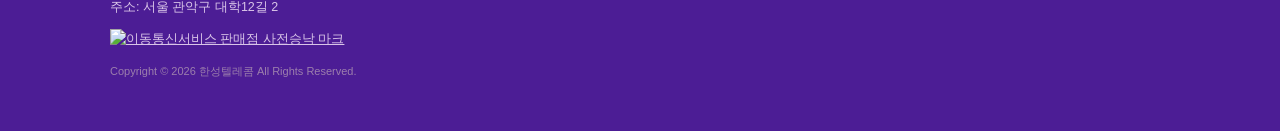
==== commit 1deeee4d: "Add files via upload" ====
--- a/index.html
+++ b/index.html
@@ -21,9 +21,9 @@
 <meta property="og:image:height" content="630">
 <meta property="og:image:alt" content="LG 선불폰 개통 안내">
 <meta property="og:image:type" content="image/jpeg">
-<meta property="og:updated_time" content="2026-08-24T00:00:00+09:00">
+<meta property="og:updated_time" content="2026-08-25T00:00:00+09:00">
 <meta property="article:published_time" content="2026-08-22T00:00:00+09:00">
-<meta property="article:modified_time" content="2026-08-24T00:00:00+09:00">
+<meta property="article:modified_time" content="2026-08-25T00:00:00+09:00">
 <meta name="twitter:card" content="summary_large_image">
 <meta name="twitter:title" content="LG 선불폰 개통">
 <meta name="twitter:description" content="LG 선불폰 개통은 통신요금 미납·연체, 신용불량자, 개인회생·개인파산 중에도 주말 포함 당일 가능합니다.">
@@ -55,6 +55,48 @@
       }
     },
     {
+      "@type": "ItemList",
+      "name": "LG 선불폰 개통 정보",
+      "numberOfItems": 5,
+      "itemListElement": [
+        {
+          "@type": "ListItem",
+          "position": 1,
+          "name": "LG 선불폰 개통 조건",
+          "url": "https://xn--lg-7r2jv2jb24a.com/#condition",
+          "image": "https://xn--lg-7r2jv2jb24a.com/images/lgcard_1.png"
+        },
+        {
+          "@type": "ListItem",
+          "position": 2,
+          "name": "LG 선불유심 안내",
+          "url": "https://xn--lg-7r2jv2jb24a.com/#usim",
+          "image": "https://xn--lg-7r2jv2jb24a.com/images/lgcard_2.png"
+        },
+        {
+          "@type": "ListItem",
+          "position": 3,
+          "name": "LG 선불폰 요금제",
+          "url": "https://xn--lg-7r2jv2jb24a.com/#plan",
+          "image": "https://xn--lg-7r2jv2jb24a.com/images/lgcard_3.png"
+        },
+        {
+          "@type": "ListItem",
+          "position": 4,
+          "name": "LG 선불폰 개통 절차",
+          "url": "https://xn--lg-7r2jv2jb24a.com/#howto",
+          "image": "https://xn--lg-7r2jv2jb24a.com/images/lgcard_4.png"
+        },
+        {
+          "@type": "ListItem",
+          "position": 5,
+          "name": "자주 묻는 질문",
+          "url": "https://xn--lg-7r2jv2jb24a.com/#faq",
+          "image": "https://xn--lg-7r2jv2jb24a.com/images/lgcard_5.png"
+        }
+      ]
+    },
+    {
       "@type": "FAQPage",
       "mainEntity": [
         {
@@ -252,7 +294,7 @@
       "name": "LG 선불폰 개통",
       "description": "LG 선불폰을 본인 명의로 당일 개통하는 방법과 유심, 요금제, 5G 요금제, 주말개통 정보를 한 페이지에 안내합니다.",
       "datePublished": "2026-08-22T00:00:00+09:00",
-      "dateModified": "2026-08-24T00:00:00+09:00",
+      "dateModified": "2026-08-25T00:00:00+09:00",
       "isPartOf": {
         "@id": "https://xn--lg-7r2jv2jb24a.com/#website"
       },
@@ -280,6 +322,29 @@
     <a href="https://pf.kakao.com/_MrxjwX/chat" class="header-cta">⚡ 즉시 개통</a>
   </div>
 </header>
+
+<section class="hero">
+  <div class="wrap hero-grid">
+    <div class="hero-copy">
+      <h1>💗 LG 선불폰 개통</h1>
+      <p class="lead">🙆 밀린 요금·연체 기록·신용도 상관없이, 쓰시던 폰에 유심만 바꿔서 바로 개통해요</p>
+
+      <div class="carrier-badges">
+        <span class="carrier-badge">LG망 전용</span>
+        <span class="carrier-badge">무약정</span>
+        <span class="carrier-badge">당일개통</span>
+      </div>
+
+      <a href="https://pf.kakao.com/_MrxjwX/chat" class="cta-button">🚀 LG 선불폰 개통 신청하기</a>
+
+      <div class="trust-row">
+        <span class="trust-item">✅ 당일 개통</span>
+        <span class="trust-item">⏱️ 주말도 가능</span>
+        <span class="trust-item">📝 무약정</span>
+      </div>
+    </div>
+  </div>
+</section>
 
 <section class="section alt">
   <div class="wrap">
@@ -313,29 +378,6 @@
   </div>
 </section>
 
-<section class="hero">
-  <div class="wrap hero-grid">
-    <div class="hero-copy">
-      <h1>💗 LG 선불폰 개통</h1>
-      <p class="lead">🙆 밀린 요금·연체 기록·신용도 상관없이, 쓰시던 폰에 유심만 바꿔서 바로 개통해요</p>
-
-      <div class="carrier-badges">
-        <span class="carrier-badge">LG망 전용</span>
-        <span class="carrier-badge">무약정</span>
-        <span class="carrier-badge">당일개통</span>
-      </div>
-
-      <a href="https://pf.kakao.com/_MrxjwX/chat" class="cta-button">🚀 LG 선불폰 개통 신청하기</a>
-
-      <div class="trust-row">
-        <span class="trust-item">✅ 당일 개통</span>
-        <span class="trust-item">⏱️ 주말도 가능</span>
-        <span class="trust-item">📝 무약정</span>
-      </div>
-    </div>
-  </div>
-</section>
-
 <section class="section" id="condition">
   <div class="wrap">
     <div class="section-head">
